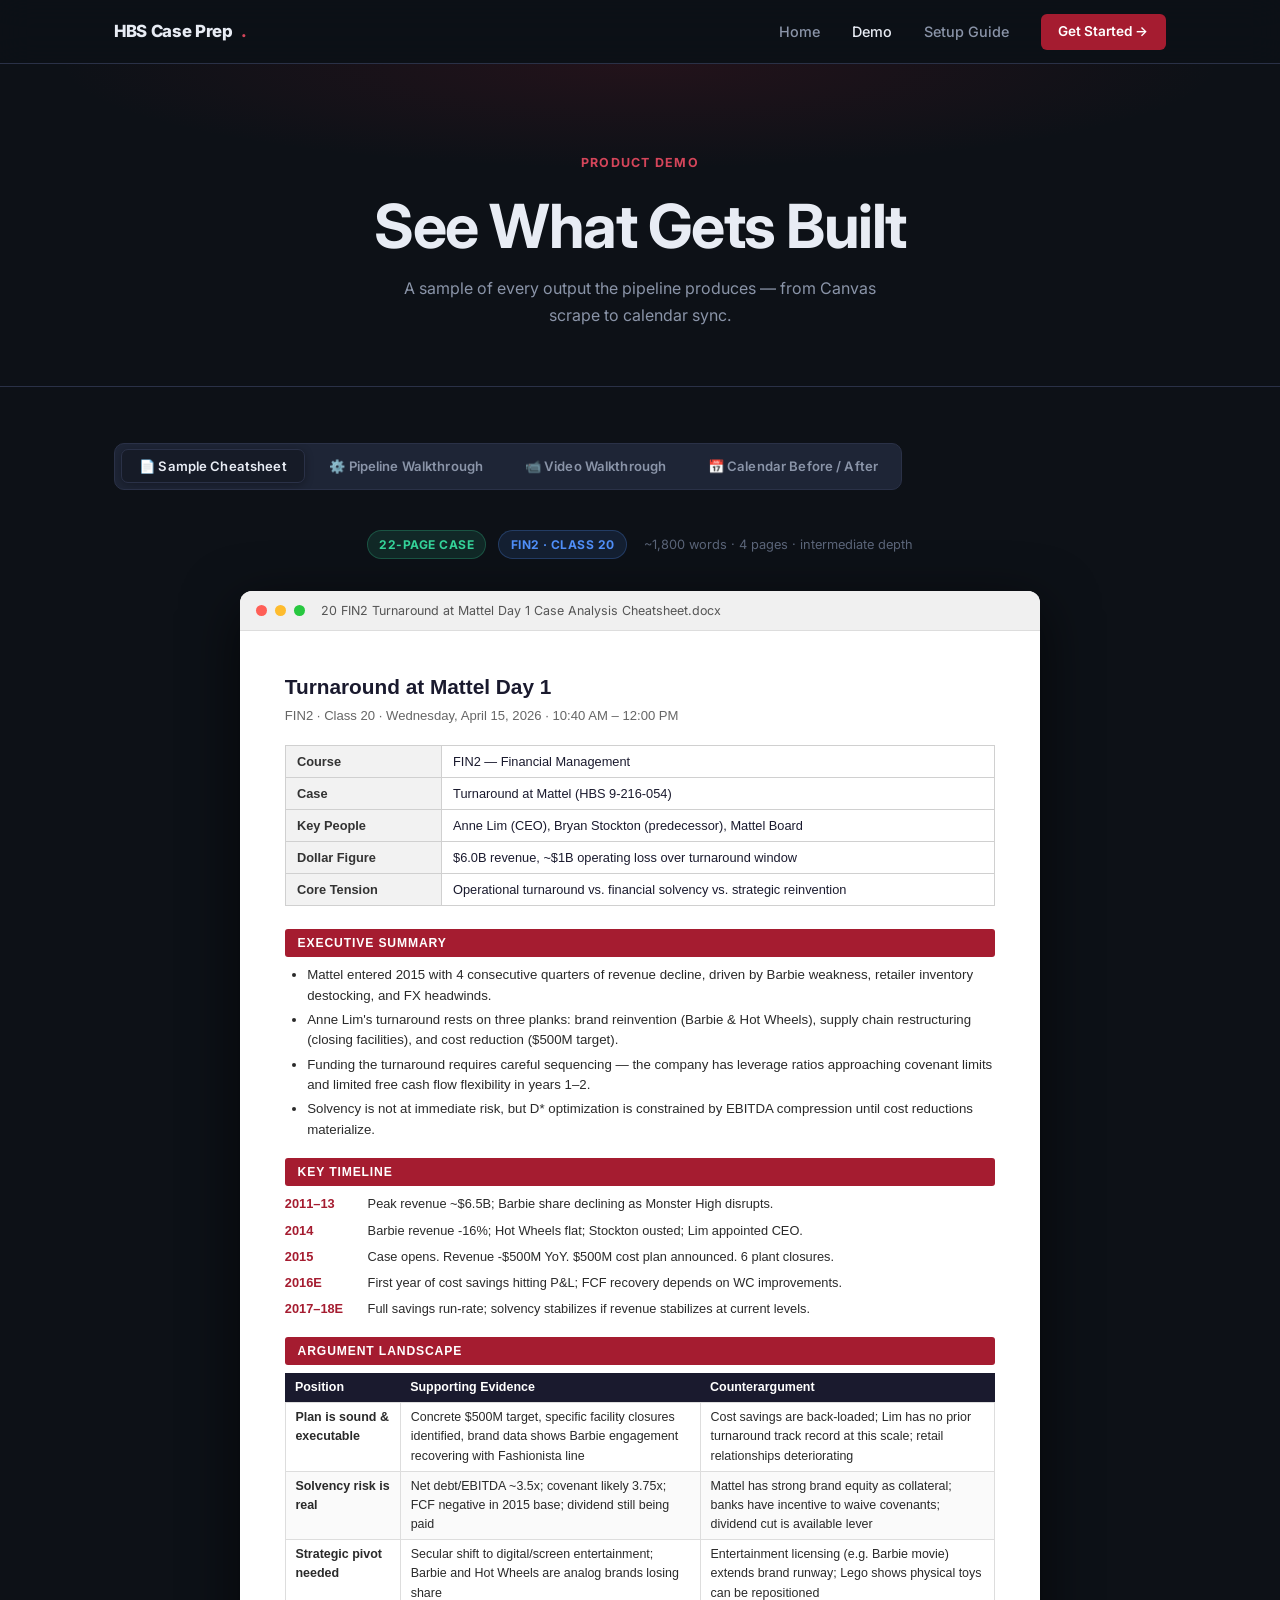
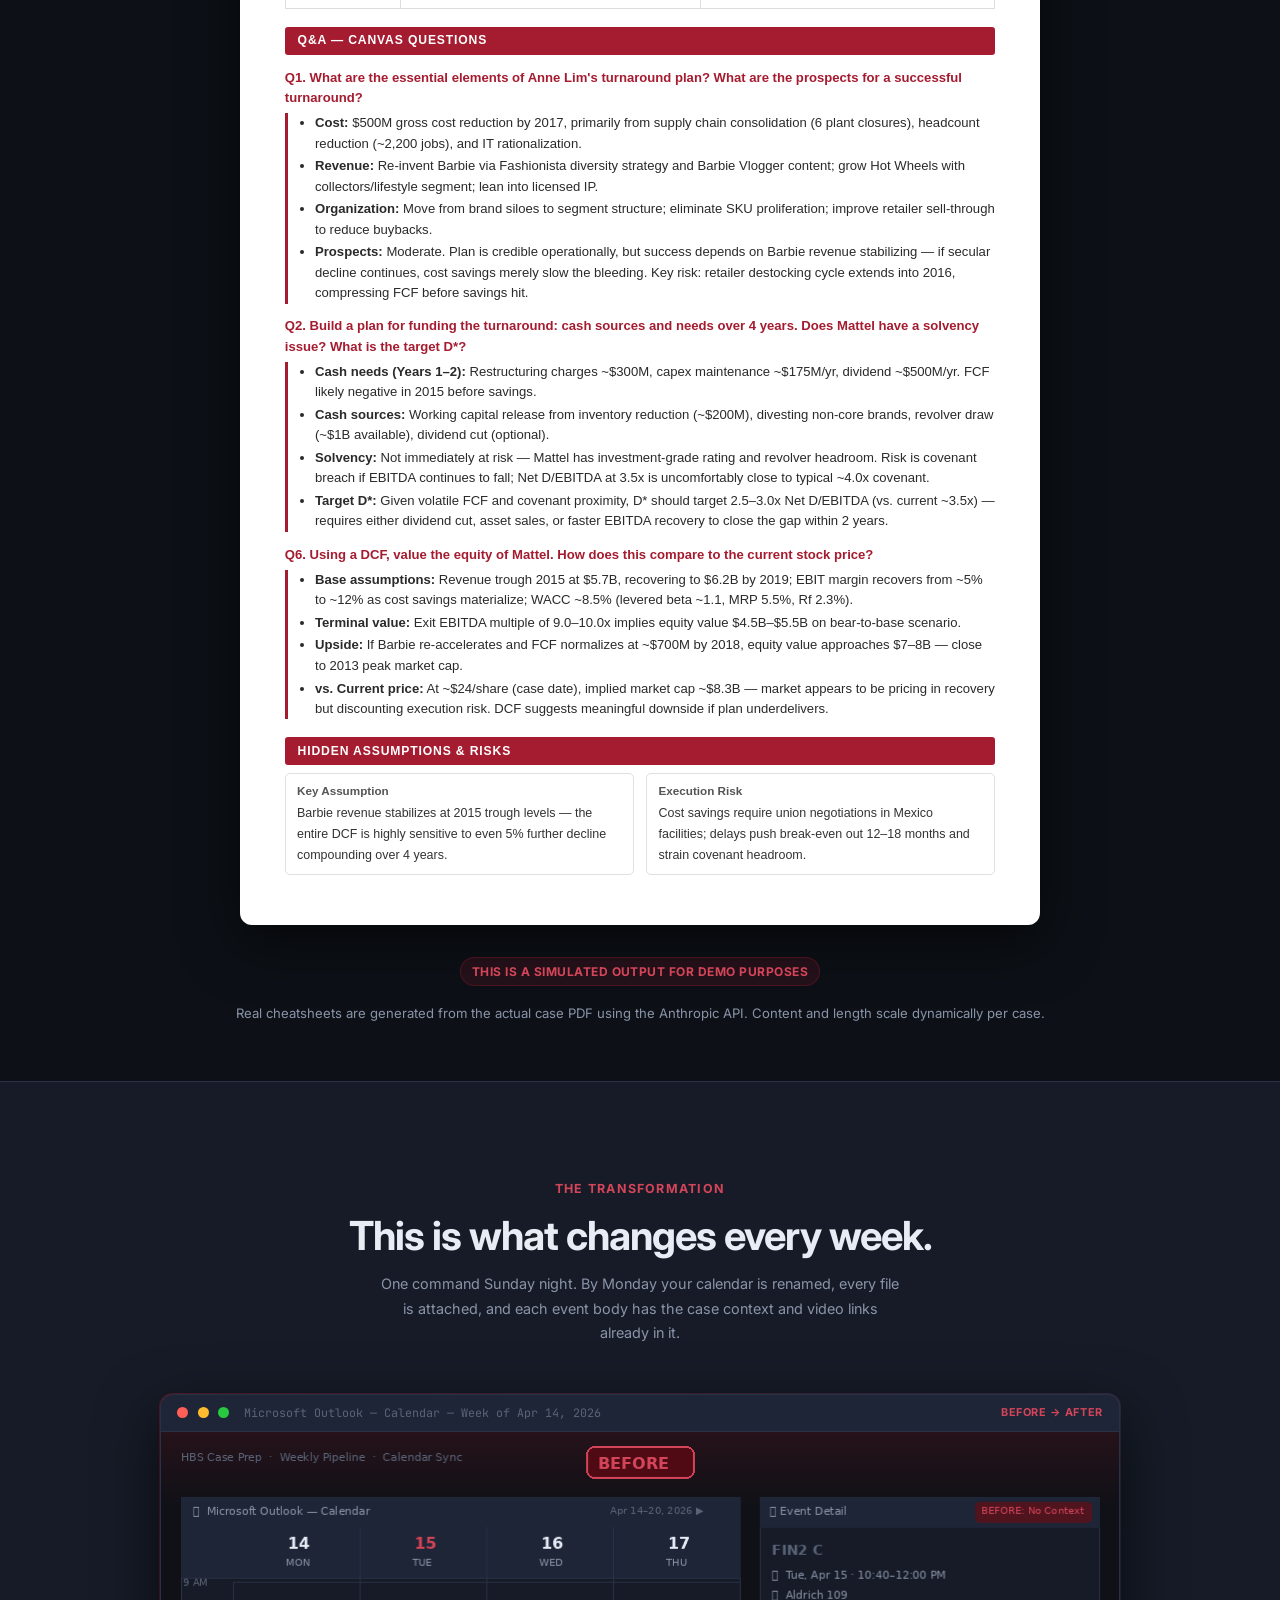
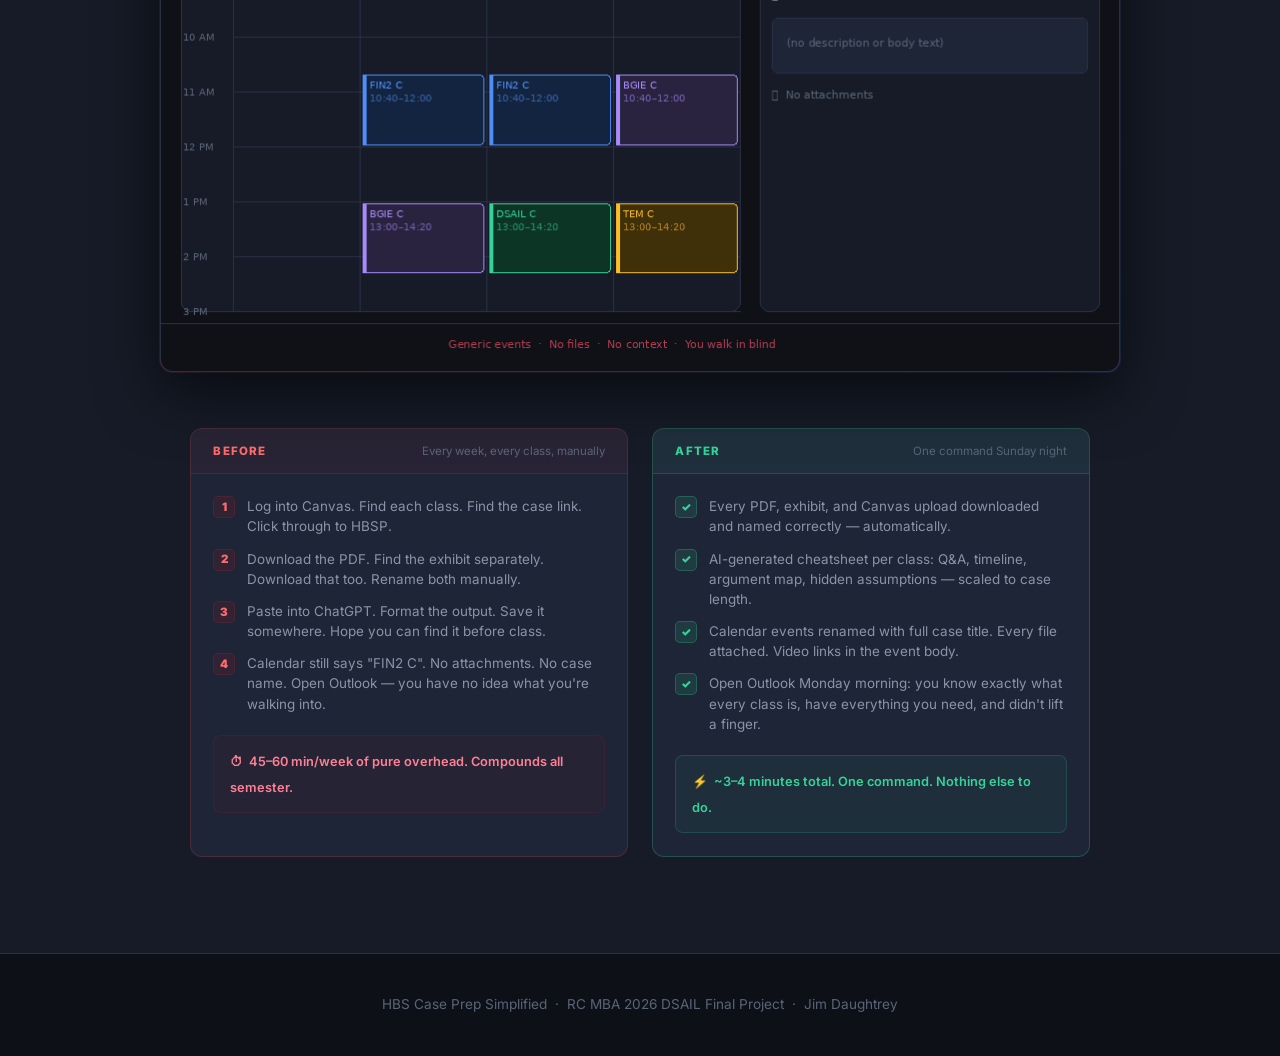
==== demo.html @ 2ebe0926 "Add files via upload" ====
<!DOCTYPE html>
<html lang="en">
<head>
  <meta charset="UTF-8">
  <meta name="viewport" content="width=device-width, initial-scale=1.0">
  <title>Demo — HBS Case Prep Simplified</title>
  <link rel="preconnect" href="https://fonts.googleapis.com">
  <link href="https://fonts.googleapis.com/css2?family=Inter:wght@400;500;600;700;800&family=JetBrains+Mono:wght@400;600&display=swap" rel="stylesheet">
  <link rel="stylesheet" href="style.css">
  <style>
    .demo-header {
      padding: 5.5rem 0 3.5rem;
      text-align: center;
      background: radial-gradient(ellipse 70% 50% at 50% 0%, rgba(165,28,48,.14) 0%, transparent 65%);
      border-bottom: 1px solid var(--border);
    }
    .tab-nav {
      display: flex;
      gap: .4rem;
      margin-bottom: 2.5rem;
      overflow-x: auto;
      padding: .35rem;
      background: var(--bg-3);
      border: 1px solid var(--border);
      border-radius: 10px;
      width: fit-content;
    }
    .tab-btn {
      padding: .5rem 1.1rem;
      border: none;
      background: none;
      color: var(--text-muted);
      font-size: .82rem;
      font-weight: 600;
      cursor: pointer;
      border-radius: 7px;
      white-space: nowrap;
      transition: all .18s;
      font-family: var(--font);
      letter-spacing: .01em;
    }
    .tab-btn:hover  { color: var(--text); background: rgba(255,255,255,.05); }
    .tab-btn.active { color: var(--text); background: var(--bg-2); border: 1px solid var(--border); box-shadow: 0 2px 8px rgba(0,0,0,.3); }
    .tab-panel { display: none; }
    .tab-panel.active { display: block; }

    /* ── Cheatsheet replica ─────────────────────── */
    .doc-window {
      background: #fff;
      border-radius: var(--radius);
      box-shadow: var(--shadow-lg);
      overflow: hidden;
      max-width: 800px;
      margin: 0 auto;
    }
    .doc-titlebar {
      background: #f0f0f0;
      border-bottom: 1px solid #ddd;
      padding: .6rem 1rem;
      display: flex;
      align-items: center;
      gap: .5rem;
      font-size: .78rem;
      color: #555;
    }
    .doc-dot { width: 11px; height: 11px; border-radius: 50%; }
    .doc-body {
      padding: 2.5rem 2.8rem;
      font-family: 'Calibri', 'Segoe UI', sans-serif;
      font-size: .88rem;
      color: #1a1a2e;
      line-height: 1.55;
    }
    .doc-title {
      font-size: 1.3rem;
      font-weight: 700;
      color: #1a1a2e;
      margin-bottom: .15rem;
    }
    .doc-subtitle {
      font-size: .82rem;
      color: #666;
      margin-bottom: 1.2rem;
    }
    .doc-meta {
      width: 100%;
      border-collapse: collapse;
      margin-bottom: 1.4rem;
      font-size: .8rem;
    }
    .doc-meta td {
      padding: .35rem .7rem;
      border: 1px solid #d0d0d0;
    }
    .doc-meta td:first-child {
      font-weight: 700;
      background: #f2f2f2;
      width: 22%;
      color: #333;
    }
    .doc-section {
      background: #A51C30;
      color: #fff;
      padding: .3rem .8rem;
      font-weight: 700;
      font-size: .76rem;
      letter-spacing: .07em;
      text-transform: uppercase;
      margin: 1.1rem 0 .5rem;
      border-radius: 3px;
    }
    .doc-bullets { padding-left: 1.4rem; margin-bottom: .6rem; }
    .doc-bullets li { margin-bottom: .22rem; color: #2a2a2a; font-size: .83rem; }
    .doc-two-col {
      display: grid;
      grid-template-columns: 1fr 1fr;
      gap: .8rem;
      margin-bottom: .6rem;
    }
    .doc-mini-card {
      border: 1px solid #e0e0e0;
      border-radius: 5px;
      padding: .5rem .7rem;
    }
    .doc-mini-card .label { font-weight: 700; font-size: .73rem; color: #555; margin-bottom: .15rem; }
    .doc-mini-card p { font-size: .78rem; color: #333; margin: 0; }
    .doc-qa-q {
      font-weight: 700;
      color: #A51C30;
      font-size: .82rem;
      margin-top: .8rem;
    }
    .doc-qa-a {
      color: #2a2a2a;
      font-size: .82rem;
      padding-left: .7rem;
      border-left: 3px solid #A51C30;
      margin: .3rem 0 .5rem;
    }
    .doc-qa-a ul { margin: .2rem 0 0 1rem; }
    .doc-qa-a li { margin-bottom: .15rem; }
    .doc-timeline {
      display: flex;
      flex-direction: column;
      gap: .4rem;
      margin-bottom: .6rem;
    }
    .doc-tl-row {
      display: flex;
      gap: .8rem;
      font-size: .8rem;
    }
    .doc-tl-date {
      font-weight: 700;
      color: #A51C30;
      flex-shrink: 0;
      width: 70px;
    }
    .doc-tl-text { color: #2a2a2a; }
    table.arg-table {
      width: 100%;
      border-collapse: collapse;
      font-size: .78rem;
      margin-bottom: .6rem;
    }
    table.arg-table th {
      background: #1a1a2e;
      color: #fff;
      padding: .3rem .6rem;
      text-align: left;
      font-weight: 700;
    }
    table.arg-table td {
      border: 1px solid #ddd;
      padding: .3rem .6rem;
      color: #2a2a2a;
      vertical-align: top;
    }
    table.arg-table tr:nth-child(even) td { background: #fafafa; }

    /* ── Pipeline diagram ───────────────────────── */
    .pipeline-diagram {
      max-width: 860px;
      margin: 0 auto;
    }
    .pipe-stage {
      display: grid;
      grid-template-columns: 220px 1fr;
      gap: 1.5rem;
      align-items: start;
      margin-bottom: 1.5rem;
      padding-bottom: 1.5rem;
      border-bottom: 1px solid var(--border);
    }
    .pipe-stage:last-child { border-bottom: none; margin-bottom: 0; }
    .pipe-left {
      display: flex;
      align-items: center;
      gap: .8rem;
    }
    .pipe-num {
      width: 32px; height: 32px;
      border-radius: 50%;
      background: var(--crimson);
      color: #fff;
      font-weight: 800;
      font-size: .85rem;
      display: flex; align-items: center; justify-content: center;
      flex-shrink: 0;
    }
    .pipe-label { font-weight: 700; font-size: .95rem; }
    .pipe-sub { font-size: .77rem; color: var(--text-muted); margin-top: .1rem; }
    .pipe-detail { font-size: .85rem; color: var(--text-muted); line-height: 1.6; }
    .pipe-detail strong { color: var(--text); }
    .pipe-code-inline {
      background: var(--bg-3);
      border: 1px solid var(--border);
      border-radius: 4px;
      padding: .15rem .5rem;
      font-family: var(--mono);
      font-size: .78rem;
      color: #a5d6ff;
    }
    .pipe-outputs {
      display: flex;
      flex-wrap: wrap;
      gap: .4rem;
      margin-top: .5rem;
    }
    .pipe-output-tag {
      display: inline-flex;
      align-items: center;
      gap: .25rem;
      background: var(--bg-3);
      border: 1px solid var(--border);
      border-radius: 4px;
      padding: .2rem .6rem;
      font-size: .74rem;
      color: var(--text-muted);
    }

    /* ── Outlook Calendar Mockup ────────────────────────────────────── */
    .oc-wrapper { max-width: 1000px; margin: 0 auto; }
    .oc-toggle-row {
      display: flex; align-items: center; gap: .8rem;
      margin-bottom: 1.4rem; flex-wrap: wrap;
    }
    .oc-toggle-btn {
      padding: .5rem 1.6rem; border-radius: 8px;
      font-weight: 700; font-size: .82rem; cursor: pointer;
      border: 1.5px solid var(--border); background: var(--bg-3);
      color: var(--text-muted); transition: all .2s;
      font-family: var(--font); letter-spacing: .04em;
      text-transform: uppercase;
    }
    .oc-toggle-btn.active {
      border-color: var(--crimson);
      color: #fff;
      background: linear-gradient(135deg, var(--crimson) 0%, var(--crimson-dark) 100%);
      box-shadow: 0 4px 16px rgba(165,28,48,.35);
    }
    .oc-toggle-hint { font-size: .76rem; color: var(--text-dim); letter-spacing: .02em; }
    .oc-layout {
      display: grid; grid-template-columns: 1fr 300px;
      gap: 1.2rem; align-items: start;
    }
    @media (max-width: 820px) { .oc-layout { grid-template-columns: 1fr; } }
    .oc-cal { background: var(--bg-2); border: 1px solid var(--border); border-radius: var(--radius); overflow: hidden; }
    .oc-app-bar {
      background: var(--bg-3); border-bottom: 1px solid var(--border);
      padding: .55rem 1rem; display: flex; align-items: center; gap: .8rem;
      font-size: .78rem; color: var(--text-muted);
    }
    .oc-app-bar strong { color: var(--text); font-size: .8rem; }
    .oc-app-bar .oc-week-nav { font-size: .72rem; color: var(--text-dim); margin-left: auto; }
    .oc-days-header { display: grid; grid-template-columns: 44px repeat(4, 1fr); border-bottom: 1px solid var(--border); }
    .oc-day-head {
      padding: .45rem .3rem; text-align: center;
      font-size: .7rem; color: var(--text-muted); font-weight: 600;
      border-right: 1px solid rgba(42,49,71,.5);
    }
    .oc-day-head:last-child { border-right: none; }
    .oc-day-head .day-num { font-size: 1.05rem; font-weight: 800; color: var(--text); display: block; line-height: 1; margin-bottom: .1rem; }
    .oc-day-head.today .day-num { color: var(--crimson-light); }
    .oc-body { display: grid; grid-template-columns: 44px repeat(4, 1fr); height: 330px; position: relative; }
    .oc-time-col { border-right: 1px solid rgba(42,49,71,.5); position: relative; }
    .oc-time-lbl { position: absolute; right: 5px; font-size: .6rem; color: var(--text-dim); transform: translateY(-50%); white-space: nowrap; }
    .oc-day-col { border-right: 1px solid rgba(42,49,71,.5); position: relative; }
    .oc-day-col:last-child { border-right: none; }
    .oc-hr-line { position: absolute; left: 0; right: 0; border-top: 1px solid rgba(42,49,71,.25); }
    .oc-event {
      position: absolute; left: 3px; right: 3px;
      border-radius: 4px; padding: 4px 5px;
      font-size: .65rem; font-weight: 700; cursor: pointer;
      transition: all .4s cubic-bezier(.25,.46,.45,.94);
      overflow: hidden; line-height: 1.3;
    }
    .oc-event.fin2  { background: rgba(79,142,247,.18); border-left: 3px solid #4f8ef7; color: #7db3ff; }
    .oc-event.bgie  { background: rgba(167,139,250,.18); border-left: 3px solid #a78bfa; color: #c4aeff; }
    .oc-event.tem   { background: rgba(251,191,36,.15); border-left: 3px solid #fbbf24; color: #fcd34d; }
    .oc-event.dsail { background: rgba(52,211,153,.12); border-left: 3px solid #34d399; color: #6ee7b7; }
    .oc-event.selected { outline: 2px solid rgba(255,255,255,.6); outline-offset: 1px; z-index: 5; }
    .oc-event .ev-time { font-weight: 400; opacity: .7; font-size: .62rem; display: block; }
    .oc-state-before .ev-title-after, .oc-state-before .detail-after { display: none !important; }
    .oc-state-after  .ev-title-before, .oc-state-after  .detail-before { display: none !important; }
    .oc-state-after .oc-event.fin2  { background: rgba(79,142,247,.28); }
    .oc-state-after .oc-event.bgie  { background: rgba(167,139,250,.28); }
    .oc-state-after .oc-event.tem   { background: rgba(251,191,36,.22); }
    .oc-state-after .oc-event.dsail { background: rgba(52,211,153,.22); }
    .oc-state-before .ev-title-before { opacity: .6; }
    .oc-detail { background: var(--bg-2); border: 1px solid var(--border); border-radius: var(--radius); overflow: hidden; }
    .oc-detail-bar { background: var(--bg-3); border-bottom: 1px solid var(--border); padding: .55rem 1rem; font-size: .72rem; color: var(--text-muted); }
    .oc-detail-body { padding: 1rem 1.1rem; }
    .od-title-before { font-size: 1rem; font-weight: 700; color: var(--text-dim); margin-bottom: .75rem; line-height: 1.3; }
    .od-row { display: flex; gap: .5rem; margin-bottom: .5rem; font-size: .79rem; align-items: flex-start; }
    .od-icon { flex-shrink: 0; font-size: .82rem; }
    .od-text { color: var(--text-muted); }
    .od-empty-body { background: var(--bg-3); border: 1px dashed var(--border); border-radius: 6px; padding: .65rem .8rem; font-size: .76rem; color: var(--text-dim); font-style: italic; margin-top: .8rem; text-align: center; }
    .od-no-attach { font-size: .76rem; color: var(--text-dim); margin-top: .6rem; font-style: italic; }
    .od-title-after { font-size: .95rem; font-weight: 700; color: var(--text); margin-bottom: .75rem; line-height: 1.3; }
    .od-video-block { background: #0d1117; border: 1px solid var(--border); border-radius: 6px; padding: .65rem .8rem; font-family: var(--mono); font-size: .69rem; color: #58a6ff; margin-top: .75rem; line-height: 1.7; }
    .od-attachments { margin-top: .75rem; display: flex; flex-direction: column; gap: .35rem; }
    .od-attach { display: flex; align-items: center; gap: .5rem; font-size: .76rem; color: var(--text-muted); background: var(--bg-3); border: 1px solid var(--border); border-radius: 5px; padding: .35rem .65rem; }
    .od-attach .oa-icon { font-size: .85rem; }

    /* ── Video placeholder ──────────────────────── */
    .video-placeholder {
      background: var(--bg-2);
      border: 2px dashed var(--border);
      border-radius: var(--radius);
      padding: 4rem 2rem;
      text-align: center;
      max-width: 720px;
      margin: 0 auto;
    }
    .video-play-btn {
      width: 72px; height: 72px;
      border-radius: 50%;
      background: var(--crimson);
      display: flex; align-items: center; justify-content: center;
      margin: 0 auto 1.5rem;
      font-size: 1.8rem;
      cursor: not-allowed;
      opacity: .7;
    }
    .video-timeline {
      display: flex;
      gap: .5rem;
      justify-content: center;
      flex-wrap: wrap;
      margin-top: 1.5rem;
    }
    .video-chapter {
      display: flex;
      align-items: center;
      gap: .4rem;
      background: var(--bg-3);
      border: 1px solid var(--border);
      border-radius: 6px;
      padding: .35rem .8rem;
      font-size: .78rem;
    }
    .video-chapter .ts { color: var(--accent-blue); font-family: var(--mono); font-weight: 700; }
  </style>
</head>
<body>

<nav>
  <div class="nav-inner">
    <a href="index.html" class="nav-logo">HBS Case Prep<span class="dot">.</span></a>
    <div class="nav-links">
      <a href="index.html">Home</a>
      <a href="demo.html" class="active">Demo</a>
      <a href="setup.html">Setup Guide</a>
      <a href="setup.html" class="nav-cta">Get Started →</a>
    </div>
  </div>
</nav>

<!-- ── Demo header ───────────────────────────────────────────────── -->
<section class="demo-header">
  <div class="container">
    <p class="section-label mb-2">Product Demo</p>
    <h1 style="margin-bottom:.8rem;">See What Gets Built</h1>
    <p class="text-muted" style="max-width:520px; margin: 0 auto;">
      A sample of every output the pipeline produces — from Canvas scrape to calendar sync.
    </p>
  </div>
</section>

<!-- ── Tab navigation ────────────────────────────────────────────── -->
<section class="section-sm">
  <div class="container">
    <div class="tab-nav">
      <button class="tab-btn active" onclick="showTab('cheatsheet', this)">📄 Sample Cheatsheet</button>
      <button class="tab-btn" onclick="showTab('pipeline', this)">⚙️ Pipeline Walkthrough</button>
      <button class="tab-btn" onclick="showTab('video', this)">📹 Video Walkthrough</button>
      <button class="tab-btn" onclick="showTab('calendar', this)">📅 Calendar Before / After</button>
    </div>

    <!-- ── Tab 1: Cheatsheet ──────────────────────────────────────── -->
    <div id="tab-cheatsheet" class="tab-panel active">
      <div style="text-align:center; margin-bottom: 2rem;">
        <span class="badge badge-green" style="margin-right:.5rem;">22-page case</span>
        <span class="badge badge-blue">FIN2 · Class 20</span>
        <span style="color:var(--text-dim); font-size:.8rem; margin-left:.8rem;">~1,800 words · 4 pages · intermediate depth</span>
      </div>

      <div class="doc-window">
        <div class="doc-titlebar">
          <div class="doc-dot" style="background:#ff5f57"></div>
          <div class="doc-dot" style="background:#febc2e"></div>
          <div class="doc-dot" style="background:#28c840"></div>
          <span style="margin-left:.5rem;">20 FIN2 Turnaround at Mattel Day 1 Case Analysis Cheatsheet.docx</span>
        </div>
        <div class="doc-body">
          <div class="doc-title">Turnaround at Mattel Day 1</div>
          <div class="doc-subtitle">FIN2 · Class 20 · Wednesday, April 15, 2026 · 10:40 AM – 12:00 PM</div>

          <table class="doc-meta">
            <tr><td>Course</td><td>FIN2 — Financial Management</td></tr>
            <tr><td>Case</td><td>Turnaround at Mattel (HBS 9-216-054)</td></tr>
            <tr><td>Key People</td><td>Anne Lim (CEO), Bryan Stockton (predecessor), Mattel Board</td></tr>
            <tr><td>Dollar Figure</td><td>$6.0B revenue, ~$1B operating loss over turnaround window</td></tr>
            <tr><td>Core Tension</td><td>Operational turnaround vs. financial solvency vs. strategic reinvention</td></tr>
          </table>

          <div class="doc-section">Executive Summary</div>
          <ul class="doc-bullets">
            <li>Mattel entered 2015 with 4 consecutive quarters of revenue decline, driven by Barbie weakness, retailer inventory destocking, and FX headwinds.</li>
            <li>Anne Lim's turnaround rests on three planks: brand reinvention (Barbie &amp; Hot Wheels), supply chain restructuring (closing facilities), and cost reduction ($500M target).</li>
            <li>Funding the turnaround requires careful sequencing — the company has leverage ratios approaching covenant limits and limited free cash flow flexibility in years 1–2.</li>
            <li>Solvency is not at immediate risk, but D* optimization is constrained by EBITDA compression until cost reductions materialize.</li>
          </ul>

          <div class="doc-section">Key Timeline</div>
          <div class="doc-timeline">
            <div class="doc-tl-row"><span class="doc-tl-date">2011–13</span><span class="doc-tl-text">Peak revenue ~$6.5B; Barbie share declining as Monster High disrupts.</span></div>
            <div class="doc-tl-row"><span class="doc-tl-date">2014</span><span class="doc-tl-text">Barbie revenue -16%; Hot Wheels flat; Stockton ousted; Lim appointed CEO.</span></div>
            <div class="doc-tl-row"><span class="doc-tl-date">2015</span><span class="doc-tl-text">Case opens. Revenue -$500M YoY. $500M cost plan announced. 6 plant closures.</span></div>
            <div class="doc-tl-row"><span class="doc-tl-date">2016E</span><span class="doc-tl-text">First year of cost savings hitting P&amp;L; FCF recovery depends on WC improvements.</span></div>
            <div class="doc-tl-row"><span class="doc-tl-date">2017–18E</span><span class="doc-tl-text">Full savings run-rate; solvency stabilizes if revenue stabilizes at current levels.</span></div>
          </div>

          <div class="doc-section">Argument Landscape</div>
          <table class="arg-table">
            <thead><tr><th>Position</th><th>Supporting Evidence</th><th>Counterargument</th></tr></thead>
            <tbody>
              <tr>
                <td><strong>Plan is sound &amp; executable</strong></td>
                <td>Concrete $500M target, specific facility closures identified, brand data shows Barbie engagement recovering with Fashionista line</td>
                <td>Cost savings are back-loaded; Lim has no prior turnaround track record at this scale; retail relationships deteriorating</td>
              </tr>
              <tr>
                <td><strong>Solvency risk is real</strong></td>
                <td>Net debt/EBITDA ~3.5x; covenant likely 3.75x; FCF negative in 2015 base; dividend still being paid</td>
                <td>Mattel has strong brand equity as collateral; banks have incentive to waive covenants; dividend cut is available lever</td>
              </tr>
              <tr>
                <td><strong>Strategic pivot needed</strong></td>
                <td>Secular shift to digital/screen entertainment; Barbie and Hot Wheels are analog brands losing share</td>
                <td>Entertainment licensing (e.g. Barbie movie) extends brand runway; Lego shows physical toys can be repositioned</td>
              </tr>
            </tbody>
          </table>

          <div class="doc-section">Q&amp;A — Canvas Questions</div>

          <div class="doc-qa-q">Q1. What are the essential elements of Anne Lim's turnaround plan? What are the prospects for a successful turnaround?</div>
          <div class="doc-qa-a">
            <ul>
              <li><strong>Cost:</strong> $500M gross cost reduction by 2017, primarily from supply chain consolidation (6 plant closures), headcount reduction (~2,200 jobs), and IT rationalization.</li>
              <li><strong>Revenue:</strong> Re-invent Barbie via Fashionista diversity strategy and Barbie Vlogger content; grow Hot Wheels with collectors/lifestyle segment; lean into licensed IP.</li>
              <li><strong>Organization:</strong> Move from brand siloes to segment structure; eliminate SKU proliferation; improve retailer sell-through to reduce buybacks.</li>
              <li><strong>Prospects:</strong> Moderate. Plan is credible operationally, but success depends on Barbie revenue stabilizing — if secular decline continues, cost savings merely slow the bleeding. Key risk: retailer destocking cycle extends into 2016, compressing FCF before savings hit.</li>
            </ul>
          </div>

          <div class="doc-qa-q">Q2. Build a plan for funding the turnaround: cash sources and needs over 4 years. Does Mattel have a solvency issue? What is the target D*?</div>
          <div class="doc-qa-a">
            <ul>
              <li><strong>Cash needs (Years 1–2):</strong> Restructuring charges ~$300M, capex maintenance ~$175M/yr, dividend ~$500M/yr. FCF likely negative in 2015 before savings.</li>
              <li><strong>Cash sources:</strong> Working capital release from inventory reduction (~$200M), divesting non-core brands, revolver draw (~$1B available), dividend cut (optional).</li>
              <li><strong>Solvency:</strong> Not immediately at risk — Mattel has investment-grade rating and revolver headroom. Risk is covenant breach if EBITDA continues to fall; Net D/EBITDA at 3.5x is uncomfortably close to typical ~4.0x covenant.</li>
              <li><strong>Target D*:</strong> Given volatile FCF and covenant proximity, D* should target 2.5–3.0x Net D/EBITDA (vs. current ~3.5x) — requires either dividend cut, asset sales, or faster EBITDA recovery to close the gap within 2 years.</li>
            </ul>
          </div>

          <div class="doc-qa-q">Q6. Using a DCF, value the equity of Mattel. How does this compare to the current stock price?</div>
          <div class="doc-qa-a">
            <ul>
              <li><strong>Base assumptions:</strong> Revenue trough 2015 at $5.7B, recovering to $6.2B by 2019; EBIT margin recovers from ~5% to ~12% as cost savings materialize; WACC ~8.5% (levered beta ~1.1, MRP 5.5%, Rf 2.3%).</li>
              <li><strong>Terminal value:</strong> Exit EBITDA multiple of 9.0–10.0x implies equity value $4.5B–$5.5B on bear-to-base scenario.</li>
              <li><strong>Upside:</strong> If Barbie re-accelerates and FCF normalizes at ~$700M by 2018, equity value approaches $7–8B — close to 2013 peak market cap.</li>
              <li><strong>vs. Current price:</strong> At ~$24/share (case date), implied market cap ~$8.3B — market appears to be pricing in recovery but discounting execution risk. DCF suggests meaningful downside if plan underdelivers.</li>
            </ul>
          </div>

          <div class="doc-section">Hidden Assumptions &amp; Risks</div>
          <div class="doc-two-col">
            <div class="doc-mini-card">
              <div class="label">Key Assumption</div>
              <p>Barbie revenue stabilizes at 2015 trough levels — the entire DCF is highly sensitive to even 5% further decline compounding over 4 years.</p>
            </div>
            <div class="doc-mini-card">
              <div class="label">Execution Risk</div>
              <p>Cost savings require union negotiations in Mexico facilities; delays push break-even out 12–18 months and strain covenant headroom.</p>
            </div>
          </div>
        </div>
      </div>

      <div style="text-align:center; margin-top:2rem;">
        <span class="badge badge-crimson">This is a simulated output for demo purposes</span>
        <p class="text-muted mt-2" style="font-size:.82rem;">Real cheatsheets are generated from the actual case PDF using the Anthropic API. Content and length scale dynamically per case.</p>
      </div>
    </div>

    <!-- ── Tab 2: Pipeline Walkthrough ──────────────────────────── -->
    <div id="tab-pipeline" class="tab-panel">
      <div class="pipeline-diagram">

        <div class="pipe-stage">
          <div class="pipe-left">
            <div class="pipe-num">1</div>
            <div>
              <div class="pipe-label">Canvas Scrape</div>
              <div class="pipe-sub"><span class="pipe-code-inline">canvas_scraper.py</span></div>
            </div>
          </div>
          <div class="pipe-detail">
            Hits the <strong>Canvas REST API</strong> at <code>hbs.instructure.com/api/v1/courses/{id}/assignments</code> for each configured course. Parses assignment HTML to extract <strong>assignment questions</strong>, <strong>HBSP case links</strong>, <strong>Canvas-native file links</strong> (xlsx, docx), and <strong>video references</strong> (YouTube, Panopto). Enriches entries with actual class times from the Canvas calendar events API.
            <div class="pipe-outputs">
              <span class="pipe-output-tag">📋 CLASS_ENTRY dicts</span>
              <span class="pipe-output-tag">❓ Assignment questions</span>
              <span class="pipe-output-tag">🔗 File URLs (all types)</span>
              <span class="pipe-output-tag">🕐 Class times</span>
            </div>
          </div>
        </div>

        <div class="pipe-stage">
          <div class="pipe-left">
            <div class="pipe-num">2</div>
            <div>
              <div class="pipe-label">File Download</div>
              <div class="pipe-sub"><span class="pipe-code-inline">hbsp_downloader.py</span></div>
            </div>
          </div>
          <div class="pipe-detail">
            Routes each file by type: <strong>HBSP links</strong> → Playwright browser navigates through Canvas LTI handshake, intercepts the file response at the network layer, and saves bytes directly (no click-based download dialogs). <strong>Canvas-native files</strong> → injects session cookies from saved auth into a direct HTTP request. <strong>External links</strong> → plain authenticated GET with Content-Type detection. All files are renamed from magic bytes (not filename extension), so a "file.unknown" downloaded as a ZIP of XML becomes "file.xlsx" automatically.
            <div class="pipe-outputs">
              <span class="pipe-output-tag">📕 Case PDFs</span>
              <span class="pipe-output-tag">📊 Excel exhibits (.xlsx)</span>
              <span class="pipe-output-tag">📂 Canvas uploads (any type)</span>
              <span class="pipe-output-tag">📹 Video URLs (noted, not downloaded)</span>
            </div>
          </div>
        </div>

        <div class="pipe-stage">
          <div class="pipe-left">
            <div class="pipe-num">3</div>
            <div>
              <div class="pipe-label">AI Analysis</div>
              <div class="pipe-sub"><span class="pipe-code-inline">ai_case_analyzer.py</span></div>
            </div>
          </div>
          <div class="pipe-detail">
            Extracts all text from case PDFs via <strong>pdfplumber</strong>, counts pages to determine output length target. Sends the full case text + assignment questions to <strong>claude-sonnet-4-6</strong> with a structured JSON schema prompt. The model returns a structured analysis object with sections: executive summary, timeline, key actors, argument framework, risks, hidden assumptions, and per-question Q&amp;A. Output word count scales proportionally: 4-page case → ~500 words, 22-page case → ~1,800 words, hard cap at 2,000 words.
            <div class="pipe-outputs">
              <span class="pipe-output-tag">🧠 Structured JSON analysis</span>
              <span class="pipe-output-tag">📏 Length-calibrated output</span>
              <span class="pipe-output-tag">❓ Per-question answers</span>
            </div>
          </div>
        </div>

        <div class="pipe-stage">
          <div class="pipe-left">
            <div class="pipe-num">4</div>
            <div>
              <div class="pipe-label">Cheatsheet Builder</div>
              <div class="pipe-sub"><span class="pipe-code-inline">gen_cheatsheets_v2.py</span></div>
            </div>
          </div>
          <div class="pipe-detail">
            Converts the JSON analysis into a formatted <strong>.docx</strong> using python-docx. Each section type renders differently: metadata as a styled table, executive summary as bullets, timeline as date-keyed rows, argument landscape as a 3-column comparison table, Q&amp;A answers as labeled blocks with course-color accents. File is named with the canonical convention: <code>{class_num} {COURSE} {Case Name} Case Analysis Cheatsheet.docx</code> and saved directly to the course folder in OneDrive.
            <div class="pipe-outputs">
              <span class="pipe-output-tag">📄 .docx cheatsheet</span>
              <span class="pipe-output-tag">📁 Saved to OneDrive course folder</span>
            </div>
          </div>
        </div>

        <div class="pipe-stage">
          <div class="pipe-left">
            <div class="pipe-num">5</div>
            <div>
              <div class="pipe-label">Outlook Sync</div>
              <div class="pipe-sub"><span class="pipe-code-inline">outlook_sync.py</span></div>
            </div>
          </div>
          <div class="pipe-detail">
            Uses the <strong>Microsoft Graph API</strong> (direct Exchange access) to find HBS push events (e.g. "FIN2 C") by course abbreviation and date. PATCHes the event: renames subject to <code>{num} {COURSE} {Case Name}</code>, attaches the cheatsheet + every downloaded file for that class (PDFs, xlsx, docx — all types), and embeds video links as plain text in the event body. Falls back to MAPI COM for local Outlook access if Graph token is unavailable.
            <div class="pipe-outputs">
              <span class="pipe-output-tag">📅 Event renamed</span>
              <span class="pipe-output-tag">📎 All files attached</span>
              <span class="pipe-output-tag">📹 Video links in body</span>
            </div>
          </div>
        </div>

      </div>
    </div>

    <!-- ── Tab 3: Video ──────────────────────────────────────────── -->
    <div id="tab-video" class="tab-panel">
      <div class="video-placeholder">
        <div class="video-play-btn">▶</div>
        <h3 style="margin-bottom:.6rem; color: var(--text);">Full Walkthrough — Coming Soon</h3>
        <p class="text-muted" style="max-width:460px; margin: 0 auto 1rem;">
          A screen recording of the complete pipeline running live — Canvas scrape through Outlook sync —
          will be posted here. Estimated length: 8–10 minutes.
        </p>
        <p style="color: var(--text-dim); font-size:.82rem;">
          In the meantime, the Setup Guide walks through every step manually with copy-paste commands.
        </p>
        <div class="video-timeline">
          <div class="video-chapter"><span class="ts">0:00</span><span>Intro &amp; problem overview</span></div>
          <div class="video-chapter"><span class="ts">1:30</span><span>Canvas token setup</span></div>
          <div class="video-chapter"><span class="ts">2:45</span><span>HBSP auth session</span></div>
          <div class="video-chapter"><span class="ts">4:00</span><span>First run — weekly_prep.py</span></div>
          <div class="video-chapter"><span class="ts">5:30</span><span>Cheatsheet output review</span></div>
          <div class="video-chapter"><span class="ts">7:00</span><span>Outlook calendar result</span></div>
        </div>
        <div style="margin-top:2rem;">
          <a href="setup.html" class="btn btn-primary">Read the Setup Guide Instead →</a>
        </div>
      </div>
    </div>

    <!-- ── Tab 4: Calendar Before/After ────────────────────────────── -->
    <div id="tab-calendar" class="tab-panel">
      <div class="oc-wrapper" id="oc-root">

        <div style="margin-bottom:1.2rem;">
          <h3 style="margin-bottom:.4rem;">Your Calendar — Before &amp; After</h3>
          <p style="color:var(--text-muted); font-size:.88rem; max-width:620px;">
            HBS pushes calendar events with generic codes like "FIN2 C" — no context, no files, no idea what case you're walking into.
            One weekly run transforms every event: renamed with the full case title, cheatsheet attached, all exhibits attached, video links embedded in the body.
          </p>
        </div>

        <div class="oc-toggle-row">
          <button class="oc-toggle-btn active" id="btn-before" onclick="setCalState('before')">← BEFORE</button>
          <button class="oc-toggle-btn" id="btn-after" onclick="setCalState('after')">AFTER →</button>
          <span class="oc-toggle-hint">Toggle to see what the pipeline does to your calendar</span>
        </div>

        <div class="oc-layout">
          <!-- Calendar grid -->
          <div class="oc-cal">
            <div class="oc-app-bar">
              <span>📅</span>
              <strong>Microsoft Outlook — Calendar</strong>
              <span class="oc-week-nav">◀ &nbsp; Apr 14 – 20, 2026 &nbsp; ▶</span>
            </div>
            <!-- Day headers -->
            <div class="oc-days-header">
              <div class="oc-day-head" style="border-right:1px solid rgba(42,49,71,.5)"></div>
              <div class="oc-day-head"><span class="day-num">14</span>MON</div>
              <div class="oc-day-head today"><span class="day-num">15</span>TUE</div>
              <div class="oc-day-head"><span class="day-num">16</span>WED</div>
              <div class="oc-day-head"><span class="day-num">17</span>THU</div>
            </div>
            <!-- Grid body: 9am–3pm = 6h = 360px, but we'll use 330px (5.5h to 2:30) -->
            <div class="oc-body">
              <!-- Time column -->
              <div class="oc-time-col">
                <span class="oc-time-lbl" style="top:0">9 AM</span>
                <span class="oc-time-lbl" style="top:60px">10 AM</span>
                <span class="oc-time-lbl" style="top:120px">11 AM</span>
                <span class="oc-time-lbl" style="top:180px">12 PM</span>
                <span class="oc-time-lbl" style="top:240px">1 PM</span>
                <span class="oc-time-lbl" style="top:300px">2 PM</span>
              </div>
              <!-- Mon: no classes -->
              <div class="oc-day-col">
                <div class="oc-hr-line" style="top:0"></div>
                <div class="oc-hr-line" style="top:60px"></div>
                <div class="oc-hr-line" style="top:120px"></div>
                <div class="oc-hr-line" style="top:180px"></div>
                <div class="oc-hr-line" style="top:240px"></div>
                <div class="oc-hr-line" style="top:300px"></div>
              </div>
              <!-- Tue: FIN2 10:40-12:00, BGIE 1:00-2:20 -->
              <div class="oc-day-col">
                <div class="oc-hr-line" style="top:0"></div>
                <div class="oc-hr-line" style="top:60px"></div>
                <div class="oc-hr-line" style="top:120px"></div>
                <div class="oc-hr-line" style="top:180px"></div>
                <div class="oc-hr-line" style="top:240px"></div>
                <div class="oc-hr-line" style="top:300px"></div>
                <!-- FIN2: 10:40 = +100min from 9am = top:100px; 12:00 = 180min → height:80px -->
                <div class="oc-event fin2 selected" style="top:100px; height:78px" onclick="selectEvent('fin2-tue')">
                  <span class="ev-title-before">FIN2 C</span>
                  <span class="ev-title-after">20 FIN2 Turnaround at Mattel Day 1</span>
                  <span class="ev-time">10:40 – 12:00 PM</span>
                </div>
                <!-- BGIE: 1:00pm = +240min = top:240px; 2:20 = 320min → height:80px -->
                <div class="oc-event bgie" style="top:240px; height:78px" onclick="selectEvent('bgie-tue')">
                  <span class="ev-title-before">BGIE C</span>
                  <span class="ev-title-after">23 BGIE Kuwait Finance House Crisis</span>
                  <span class="ev-time">1:00 – 2:20 PM</span>
                </div>
              </div>
              <!-- Wed: FIN2 10:40-12:00, DSAIL 6pm (note separately) -->
              <div class="oc-day-col">
                <div class="oc-hr-line" style="top:0"></div>
                <div class="oc-hr-line" style="top:60px"></div>
                <div class="oc-hr-line" style="top:120px"></div>
                <div class="oc-hr-line" style="top:180px"></div>
                <div class="oc-hr-line" style="top:240px"></div>
                <div class="oc-hr-line" style="top:300px"></div>
                <div class="oc-event fin2" style="top:100px; height:78px" onclick="selectEvent('fin2-wed')">
                  <span class="ev-title-before">FIN2 C</span>
                  <span class="ev-title-after">21 FIN2 Turnaround at Mattel Day 2</span>
                  <span class="ev-time">10:40 – 12:00 PM</span>
                </div>
                <div class="oc-event dsail" style="top:240px; height:52px; font-size:.6rem" onclick="selectEvent('dsail-wed')">
                  <span class="ev-title-before">DSAIL C</span>
                  <span class="ev-title-after">20 DSAIL AI in Healthcare</span>
                  <span class="ev-time">+eve: 6–7:20 PM</span>
                </div>
              </div>
              <!-- Thu: BGIE 10:40-12:00, TEM 1:00-2:20 -->
              <div class="oc-day-col">
                <div class="oc-hr-line" style="top:0"></div>
                <div class="oc-hr-line" style="top:60px"></div>
                <div class="oc-hr-line" style="top:120px"></div>
                <div class="oc-hr-line" style="top:180px"></div>
                <div class="oc-hr-line" style="top:240px"></div>
                <div class="oc-hr-line" style="top:300px"></div>
                <div class="oc-event bgie" style="top:100px; height:78px" onclick="selectEvent('bgie-thu')">
                  <span class="ev-title-before">BGIE C</span>
                  <span class="ev-title-after">24 BGIE Poland Energy Transition</span>
                  <span class="ev-time">10:40 – 12:00 PM</span>
                </div>
                <div class="oc-event tem" style="top:240px; height:78px" onclick="selectEvent('tem-thu')">
                  <span class="ev-title-before">TEM C</span>
                  <span class="ev-title-after">18 TEM Scaling Renewable Energy</span>
                  <span class="ev-time">1:00 – 2:20 PM</span>
                </div>
              </div>
            </div>
          </div>

          <!-- Detail panel -->
          <div class="oc-detail">
            <div class="oc-detail-bar">📋 Event Detail — click any event</div>
            <div class="oc-detail-body" id="detail-body">
              <!-- Before state content -->
              <div class="detail-before">
                <div class="od-title-before" id="od-title-before">FIN2 C</div>
                <div class="od-row"><span class="od-icon">🕐</span><span class="od-text">Tue, Apr 15 · 10:40 AM – 12:00 PM</span></div>
                <div class="od-row"><span class="od-icon">📍</span><span class="od-text">Aldrich 109</span></div>
                <div class="od-row"><span class="od-icon">👤</span><span class="od-text">Organized by HBS Registrar</span></div>
                <div class="od-empty-body">No body text. No description. Nothing.</div>
                <div class="od-no-attach">📎 No attachments</div>
              </div>
              <!-- After state content -->
              <div class="detail-after">
                <div class="od-title-after" id="od-title-after">20 FIN2 Turnaround at Mattel Day 1</div>
                <div class="od-row"><span class="od-icon">🕐</span><span class="od-text">Tue, Apr 15 · 10:40 AM – 12:00 PM</span></div>
                <div class="od-row"><span class="od-icon">📍</span><span class="od-text">Aldrich 109</span></div>
                <div class="od-row"><span class="od-icon">👤</span><span class="od-text">Organized by HBS Registrar</span></div>
                <div class="od-video-block" id="od-video-block">── VIDEO LINKS ──────────────────<br>
  Class 20 Prep: https://panopto.hbs.edu/Panopto/Pages/Viewer.aspx?id=fin2-c20<br>
────────────────────────────────</div>
                <div class="od-attachments" id="od-attachments">
                  <div class="od-attach"><span class="oa-icon">📄</span>20 FIN2 Turnaround at Mattel Case Analysis Cheatsheet.docx</div>
                  <div class="od-attach"><span class="oa-icon">📕</span>Turnaround at Mattel (HBS 9-216-054).pdf</div>
                  <div class="od-attach"><span class="oa-icon">📊</span>Mattel Financial Model Exhibit A.xlsx</div>
                </div>
              </div>
            </div>
          </div>
        </div>

        <!-- Key stats row -->
        <div style="display:grid; grid-template-columns:repeat(4,1fr); gap:.8rem; margin-top:1.5rem;">
          <div style="padding:1rem 1.2rem; background:rgba(52,211,153,.06); border:1px solid rgba(52,211,153,.18); border-radius:10px; text-align:center;">
            <div style="font-size:1.8rem; font-weight:900; color:var(--accent-green); letter-spacing:-.03em; line-height:1;">6</div>
            <div style="font-size:.72rem; color:var(--text-muted); margin-top:.3rem; text-transform:uppercase; letter-spacing:.06em;">Events renamed</div>
          </div>
          <div style="padding:1rem 1.2rem; background:rgba(79,142,247,.06); border:1px solid rgba(79,142,247,.18); border-radius:10px; text-align:center;">
            <div style="font-size:1.8rem; font-weight:900; color:var(--accent-blue); letter-spacing:-.03em; line-height:1;">14</div>
            <div style="font-size:.72rem; color:var(--text-muted); margin-top:.3rem; text-transform:uppercase; letter-spacing:.06em;">Files attached</div>
          </div>
          <div style="padding:1rem 1.2rem; background:rgba(167,139,250,.06); border:1px solid rgba(167,139,250,.18); border-radius:10px; text-align:center;">
            <div style="font-size:1.8rem; font-weight:900; color:var(--accent-purple); letter-spacing:-.03em; line-height:1;">4</div>
            <div style="font-size:.72rem; color:var(--text-muted); margin-top:.3rem; text-transform:uppercase; letter-spacing:.06em;">Video links embedded</div>
          </div>
          <div style="padding:1rem 1.2rem; background:rgba(251,191,36,.06); border:1px solid rgba(251,191,36,.18); border-radius:10px; text-align:center;">
            <div style="font-size:1.8rem; font-weight:900; color:var(--accent-yellow); letter-spacing:-.03em; line-height:1;">~47s</div>
            <div style="font-size:.72rem; color:var(--text-muted); margin-top:.3rem; text-transform:uppercase; letter-spacing:.06em;">Total sync time</div>
          </div>
        </div>

      </div>
    </div>

  </div>
</section>

<!-- ── Before / After ────────────────────────────────────────────── -->
<section style="padding:6rem 0; background:var(--bg-2); border-top:1px solid var(--border);">
  <div class="container">

    <div class="text-center" style="margin-bottom:3rem;">
      <p class="section-label">The Transformation</p>
      <h2 style="margin:.5rem 0 .8rem;">This is what changes every week.</h2>
      <p style="color:var(--text-muted); max-width:520px; margin:0 auto; font-size:.9rem; line-height:1.7;">
        One command Sunday night. By Monday your calendar is renamed, every file is attached,
        and each event body has the case context and video links already in it.
      </p>
    </div>

    <!-- GIF with frame -->
    <div style="max-width:960px; margin:0 auto 3.5rem; position:relative;">
      <div style="position:absolute; inset:-1px; border-radius:14px; background:linear-gradient(135deg,rgba(165,28,48,.4),rgba(79,142,247,.2)); z-index:0; pointer-events:none;"></div>
      <div style="position:relative; z-index:1; border-radius:13px; overflow:hidden; border:1px solid var(--border); box-shadow:0 20px 60px rgba(0,0,0,.6);">
        <div style="background:var(--bg-3); padding:.55rem 1rem; display:flex; align-items:center; gap:.6rem; border-bottom:1px solid var(--border);">
          <div style="width:11px;height:11px;border-radius:50%;background:#ff5f57;"></div>
          <div style="width:11px;height:11px;border-radius:50%;background:#febc2e;"></div>
          <div style="width:11px;height:11px;border-radius:50%;background:#28c840;"></div>
          <span style="font-size:.73rem; color:var(--text-dim); margin-left:.3rem; font-family:var(--mono);">Microsoft Outlook — Calendar — Week of Apr 14, 2026</span>
          <span style="margin-left:auto; font-size:.68rem; color:var(--crimson-light); font-weight:700; letter-spacing:.06em; text-transform:uppercase;">BEFORE → AFTER</span>
        </div>
        <img src="calendar-transform.gif" alt="Outlook calendar before and after the pipeline runs"
             style="width:100%; display:block;">
      </div>
    </div>

    <!-- Two-column comparison -->
    <div style="display:grid; grid-template-columns:1fr 1fr; gap:1.5rem; max-width:900px; margin:0 auto;">

      <!-- Before -->
      <div style="background:var(--bg-3); border:1px solid rgba(200,60,70,.25); border-radius:var(--radius); overflow:hidden;">
        <div style="padding:.8rem 1.4rem; background:rgba(165,28,48,.08); border-bottom:1px solid rgba(200,60,70,.2); display:flex; align-items:center; gap:.6rem;">
          <span style="font-size:.72rem; font-weight:800; letter-spacing:.1em; text-transform:uppercase; color:#ff6b6b;">Before</span>
          <span style="font-size:.72rem; color:var(--text-dim); margin-left:auto;">Every week, every class, manually</span>
        </div>
        <div style="padding:1.4rem;">
          <div style="display:flex; flex-direction:column; gap:.75rem;">
            <div style="display:flex; gap:.75rem; align-items:flex-start;">
              <div style="width:22px; height:22px; border-radius:5px; background:rgba(165,28,48,.15); border:1px solid rgba(165,28,48,.25); display:flex; align-items:center; justify-content:center; flex-shrink:0; font-size:.72rem; color:#ff6b6b; font-weight:900;">1</div>
              <span style="font-size:.84rem; color:var(--text-muted); line-height:1.5;">Log into Canvas. Find each class. Find the case link. Click through to HBSP.</span>
            </div>
            <div style="display:flex; gap:.75rem; align-items:flex-start;">
              <div style="width:22px; height:22px; border-radius:5px; background:rgba(165,28,48,.15); border:1px solid rgba(165,28,48,.25); display:flex; align-items:center; justify-content:center; flex-shrink:0; font-size:.72rem; color:#ff6b6b; font-weight:900;">2</div>
              <span style="font-size:.84rem; color:var(--text-muted); line-height:1.5;">Download the PDF. Find the exhibit separately. Download that too. Rename both manually.</span>
            </div>
            <div style="display:flex; gap:.75rem; align-items:flex-start;">
              <div style="width:22px; height:22px; border-radius:5px; background:rgba(165,28,48,.15); border:1px solid rgba(165,28,48,.25); display:flex; align-items:center; justify-content:center; flex-shrink:0; font-size:.72rem; color:#ff6b6b; font-weight:900;">3</div>
              <span style="font-size:.84rem; color:var(--text-muted); line-height:1.5;">Paste into ChatGPT. Format the output. Save it somewhere. Hope you can find it before class.</span>
            </div>
            <div style="display:flex; gap:.75rem; align-items:flex-start;">
              <div style="width:22px; height:22px; border-radius:5px; background:rgba(165,28,48,.15); border:1px solid rgba(165,28,48,.25); display:flex; align-items:center; justify-content:center; flex-shrink:0; font-size:.72rem; color:#ff6b6b; font-weight:900;">4</div>
              <span style="font-size:.84rem; color:var(--text-muted); line-height:1.5;">Calendar still says "FIN2 C". No attachments. No case name. Open Outlook — you have no idea what you're walking into.</span>
            </div>
          </div>
          <div style="margin-top:1.3rem; padding:.8rem 1rem; background:rgba(165,28,48,.06); border-radius:8px; border:1px solid rgba(165,28,48,.18);">
            <span style="font-size:.8rem; color:#ff8094; font-weight:600;">⏱&ensp;45–60 min/week of pure overhead. Compounds all semester.</span>
          </div>
        </div>
      </div>

      <!-- After -->
      <div style="background:var(--bg-3); border:1px solid rgba(52,211,153,.25); border-radius:var(--radius); overflow:hidden;">
        <div style="padding:.8rem 1.4rem; background:rgba(52,211,153,.06); border-bottom:1px solid rgba(52,211,153,.2); display:flex; align-items:center; gap:.6rem;">
          <span style="font-size:.72rem; font-weight:800; letter-spacing:.1em; text-transform:uppercase; color:var(--accent-green);">After</span>
          <span style="font-size:.72rem; color:var(--text-dim); margin-left:auto;">One command Sunday night</span>
        </div>
        <div style="padding:1.4rem;">
          <div style="display:flex; flex-direction:column; gap:.75rem;">
            <div style="display:flex; gap:.75rem; align-items:flex-start;">
              <div style="width:22px; height:22px; border-radius:5px; background:rgba(52,211,153,.12); border:1px solid rgba(52,211,153,.25); display:flex; align-items:center; justify-content:center; flex-shrink:0; font-size:.72rem; color:var(--accent-green); font-weight:900;">✓</div>
              <span style="font-size:.84rem; color:var(--text-muted); line-height:1.5;">Every PDF, exhibit, and Canvas upload downloaded and named correctly — automatically.</span>
            </div>
            <div style="display:flex; gap:.75rem; align-items:flex-start;">
              <div style="width:22px; height:22px; border-radius:5px; background:rgba(52,211,153,.12); border:1px solid rgba(52,211,153,.25); display:flex; align-items:center; justify-content:center; flex-shrink:0; font-size:.72rem; color:var(--accent-green); font-weight:900;">✓</div>
              <span style="font-size:.84rem; color:var(--text-muted); line-height:1.5;">AI-generated cheatsheet per class: Q&amp;A, timeline, argument map, hidden assumptions — scaled to case length.</span>
            </div>
            <div style="display:flex; gap:.75rem; align-items:flex-start;">
              <div style="width:22px; height:22px; border-radius:5px; background:rgba(52,211,153,.12); border:1px solid rgba(52,211,153,.25); display:flex; align-items:center; justify-content:center; flex-shrink:0; font-size:.72rem; color:var(--accent-green); font-weight:900;">✓</div>
              <span style="font-size:.84rem; color:var(--text-muted); line-height:1.5;">Calendar events renamed with full case title. Every file attached. Video links in the event body.</span>
            </div>
            <div style="display:flex; gap:.75rem; align-items:flex-start;">
              <div style="width:22px; height:22px; border-radius:5px; background:rgba(52,211,153,.12); border:1px solid rgba(52,211,153,.25); display:flex; align-items:center; justify-content:center; flex-shrink:0; font-size:.72rem; color:var(--accent-green); font-weight:900;">✓</div>
              <span style="font-size:.84rem; color:var(--text-muted); line-height:1.5;">Open Outlook Monday morning: you know exactly what every class is, have everything you need, and didn't lift a finger.</span>
            </div>
          </div>
          <div style="margin-top:1.3rem; padding:.8rem 1rem; background:rgba(52,211,153,.05); border-radius:8px; border:1px solid rgba(52,211,153,.18);">
            <span style="font-size:.8rem; color:var(--accent-green); font-weight:600;">⚡&ensp;~3–4 minutes total. One command. Nothing else to do.</span>
          </div>
        </div>
      </div>

    </div>
  </div>
</section>

<footer>
  <div class="container">
    <p>HBS Case Prep Simplified &nbsp;·&nbsp; RC MBA 2026 DSAIL Final Project &nbsp;·&nbsp; Jim Daughtrey</p>
  </div>
</footer>

<script>
  function showTab(id, btn) {
    document.querySelectorAll('.tab-panel').forEach(p => p.classList.remove('active'));
    document.querySelectorAll('.tab-btn').forEach(b => b.classList.remove('active'));
    document.getElementById('tab-' + id).classList.add('active');
    btn.classList.add('active');
  }

  /* ── Calendar before/after ── */
  var calState = 'before';

  var eventData = {
    'fin2-tue': {
      before: { title: 'FIN2 C', time: 'Tue, Apr 15 · 10:40 AM – 12:00 PM', location: 'Aldrich 109' },
      after: {
        title: '20 FIN2 Turnaround at Mattel Day 1',
        time: 'Tue, Apr 15 · 10:40 AM – 12:00 PM', location: 'Aldrich 109',
        video: 'Class 20 Prep Video: panopto.hbs.edu/...fin2-c20',
        files: ['📄 20 FIN2 Turnaround at Mattel Case Analysis Cheatsheet.docx',
                '📕 Turnaround at Mattel (HBS 9-216-054).pdf',
                '📊 Mattel Financial Model Exhibit A.xlsx']
      }
    },
    'bgie-tue': {
      before: { title: 'BGIE C', time: 'Tue, Apr 15 · 1:00 – 2:20 PM', location: 'Aldrich 109' },
      after: {
        title: '23 BGIE Kuwait Finance House Crisis',
        time: 'Tue, Apr 15 · 1:00 – 2:20 PM', location: 'Aldrich 109',
        video: 'Kuwait Finance House Background: panopto.hbs.edu/...bgie-c23',
        files: ['📄 23 BGIE Kuwait Finance House Case Analysis Cheatsheet.docx',
                '📕 The Crisis at Kuwait Finance House.pdf']
      }
    },
    'fin2-wed': {
      before: { title: 'FIN2 C', time: 'Wed, Apr 16 · 10:40 AM – 12:00 PM', location: 'Aldrich 109' },
      after: {
        title: '21 FIN2 Turnaround at Mattel Day 2',
        time: 'Wed, Apr 16 · 10:40 AM – 12:00 PM', location: 'Aldrich 109',
        video: null,
        files: ['📄 21 FIN2 Turnaround at Mattel Day 2 Case Analysis Cheatsheet.docx',
                '📕 Turnaround at Mattel (HBS 9-216-054).pdf',
                '📊 Mattel DCF Model — Student Exhibit.xlsx']
      }
    },
    'dsail-wed': {
      before: { title: 'DSAIL C', time: 'Wed, Apr 16 · 6:00 – 7:20 PM', location: 'Cotting 109' },
      after: {
        title: '20 DSAIL AI in Healthcare',
        time: 'Wed, Apr 16 · 6:00 – 7:20 PM', location: 'Cotting 109',
        video: 'Guest Speaker Pre-Read: panopto.hbs.edu/...dsail-c20',
        files: ['📄 20 DSAIL AI in Healthcare Case Analysis Cheatsheet.docx',
                '📕 AI in Healthcare - Provider Perspective.pdf']
      }
    },
    'bgie-thu': {
      before: { title: 'BGIE C', time: 'Thu, Apr 17 · 10:40 AM – 12:00 PM', location: 'Aldrich 109' },
      after: {
        title: '24 BGIE Poland Energy Transition',
        time: 'Thu, Apr 17 · 10:40 AM – 12:00 PM', location: 'Aldrich 109',
        video: 'Poland Energy Policy Overview: panopto.hbs.edu/...bgie-c24',
        files: ['📄 24 BGIE Poland Energy Transition Case Analysis Cheatsheet.docx',
                '📕 Poland — The Energy Transition Dilemma.pdf',
                '📊 Poland Energy Mix Model.xlsx']
      }
    },
    'tem-thu': {
      before: { title: 'TEM C', time: 'Thu, Apr 17 · 1:00 – 2:20 PM', location: 'Aldrich 109' },
      after: {
        title: '18 TEM Scaling Renewable Energy',
        time: 'Thu, Apr 17 · 1:00 – 2:20 PM', location: 'Aldrich 109',
        video: null,
        files: ['📄 18 TEM Scaling Renewable Energy Case Analysis Cheatsheet.docx',
                '📕 Scaling Renewables — The Grid Problem.pdf']
      }
    }
  };

  var selectedEvent = 'fin2-tue';

  function setCalState(state) {
    calState = state;
    var root = document.getElementById('oc-root');
    root.className = root.className.replace(/oc-state-\w+/, '');
    root.classList.add('oc-state-' + state);
    document.getElementById('btn-before').classList.toggle('active', state === 'before');
    document.getElementById('btn-after').classList.toggle('active', state === 'after');
    renderDetail(selectedEvent);
  }

  function selectEvent(id) {
    // deselect all
    document.querySelectorAll('.oc-event').forEach(e => e.classList.remove('selected'));
    // select clicked
    event.currentTarget.classList.add('selected');
    selectedEvent = id;
    renderDetail(id);
  }

  function renderDetail(id) {
    var d = eventData[id];
    if (!d) return;
    if (calState === 'before') {
      document.getElementById('od-title-before').textContent = d.before.title;
    } else {
      document.getElementById('od-title-after').textContent = d.after.title;
      var vb = document.getElementById('od-video-block');
      if (d.after.video) {
        vb.style.display = '';
        vb.innerHTML = '── VIDEO LINKS ──────────────────<br>  ' + d.after.video + '<br>────────────────────────────────';
      } else {
        vb.style.display = 'none';
      }
      var ab = document.getElementById('od-attachments');
      ab.innerHTML = d.after.files.map(function(f) {
        return '<div class="od-attach"><span class="oa-icon">' + f.slice(0,2) + '</span>' + f.slice(2) + '</div>';
      }).join('');
    }
  }

  // Initialize calendar state
  document.addEventListener('DOMContentLoaded', function() {
    var root = document.getElementById('oc-root');
    if (root) {
      root.classList.add('oc-state-before');
    }
  });
</script>
</body>
</html>
---- style.css ----
/* ── HBS Case Prep Simplified — Shared Stylesheet ─────────────────────────── */

:root {
  --crimson: #A51C30;
  --crimson-dark: #7a1424;
  --crimson-light: #d4455a;
  --bg: #0d1117;
  --bg-2: #161b27;
  --bg-3: #1e2536;
  --border: #2a3147;
  --text: #e8ecf4;
  --text-muted: #8a94a8;
  --text-dim: #5a6478;
  --accent-blue: #4f8ef7;
  --accent-green: #34d399;
  --accent-yellow: #fbbf24;
  --accent-purple: #a78bfa;
  --font: 'Inter', -apple-system, BlinkMacSystemFont, 'Segoe UI', sans-serif;
  --mono: 'JetBrains Mono', 'Fira Code', 'Consolas', monospace;
  --radius: 12px;
  --radius-sm: 8px;
  --shadow: 0 4px 24px rgba(0,0,0,.45);
  --shadow-lg: 0 16px 56px rgba(0,0,0,.65);
}

*, *::before, *::after { box-sizing: border-box; margin: 0; padding: 0; }

html { scroll-behavior: smooth; }

body {
  font-family: var(--font);
  background: var(--bg);
  color: var(--text);
  line-height: 1.6;
  font-size: 16px;
  -webkit-font-smoothing: antialiased;
}

/* ── Typography ─────────────────────────────────────────────────── */
h1, h2, h3, h4 { font-weight: 700; line-height: 1.2; letter-spacing: -0.025em; }
h1 { font-size: clamp(2.4rem, 5vw, 3.8rem); }
h2 { font-size: clamp(1.7rem, 3.5vw, 2.5rem); }
h3 { font-size: clamp(1.15rem, 2.5vw, 1.5rem); }
p  { color: var(--text-muted); line-height: 1.7; }
a  { color: var(--crimson-light); text-decoration: none; transition: color .2s; }
a:hover { color: #ff8094; }
code {
  font-family: var(--mono);
  background: var(--bg-3);
  border: 1px solid var(--border);
  border-radius: 4px;
  padding: 2px 7px;
  font-size: .88em;
  color: #a5d6ff;
}
pre {
  background: #0d1117;
  border: 1px solid var(--border);
  border-radius: var(--radius-sm);
  padding: 1.2rem 1.4rem;
  overflow-x: auto;
  font-family: var(--mono);
  font-size: .85rem;
  line-height: 1.7;
  color: #c9d1d9;
}
pre code { background: none; border: none; padding: 0; font-size: inherit; color: inherit; }

/* ── Layout ─────────────────────────────────────────────────────── */
.container { max-width: 1100px; margin: 0 auto; padding: 0 1.5rem; }
.section    { padding: 6rem 0; }
.section-sm { padding: 3.5rem 0; }

/* ── Nav ─────────────────────────────────────────────────────────── */
nav {
  position: sticky;
  top: 0;
  z-index: 100;
  background: rgba(13,17,23,0.92);
  backdrop-filter: blur(16px);
  -webkit-backdrop-filter: blur(16px);
  border-bottom: 1px solid var(--border);
  padding: .85rem 0;
}
.nav-inner {
  display: flex;
  align-items: center;
  justify-content: space-between;
  max-width: 1100px;
  margin: 0 auto;
  padding: 0 1.5rem;
}
.nav-logo {
  font-weight: 800;
  font-size: 1.05rem;
  color: var(--text);
  letter-spacing: -0.02em;
  display: flex;
  align-items: center;
  gap: .5rem;
}
.nav-logo .dot { color: var(--crimson-light); }
.nav-links { display: flex; gap: 2rem; align-items: center; }
.nav-links a {
  color: var(--text-muted);
  font-size: .9rem;
  font-weight: 500;
  transition: color .2s;
}
.nav-links a:hover { color: var(--text); }
.nav-links a.active { color: var(--text); }
.nav-cta {
  background: var(--crimson);
  color: #fff !important;
  padding: .45rem 1.1rem;
  border-radius: 6px;
  font-weight: 600 !important;
  font-size: .85rem !important;
  transition: background .2s !important;
}
.nav-cta:hover { background: var(--crimson-dark) !important; color: #fff !important; }

/* ── Buttons ─────────────────────────────────────────────────────── */
.btn {
  display: inline-flex;
  align-items: center;
  gap: .5rem;
  padding: .75rem 1.7rem;
  border-radius: var(--radius-sm);
  font-weight: 600;
  font-size: .92rem;
  cursor: pointer;
  border: none;
  transition: all .2s;
  text-decoration: none;
  letter-spacing: .01em;
}
.btn-primary {
  background: linear-gradient(135deg, var(--crimson) 0%, #c02030 100%);
  color: #fff;
  box-shadow: 0 2px 10px rgba(165,28,48,.3);
}
.btn-primary:hover {
  color: #fff;
  transform: translateY(-2px);
  box-shadow: 0 8px 24px rgba(165,28,48,.45);
  background: linear-gradient(135deg, #bf2035 0%, #a51c30 100%);
}
.btn-outline {
  background: transparent;
  color: var(--text);
  border: 1.5px solid var(--border);
}
.btn-outline:hover {
  border-color: rgba(255,255,255,.2);
  color: var(--text);
  background: rgba(255,255,255,.04);
}
.btn-sm { padding: .5rem 1.1rem; font-size: .82rem; }

/* ── Cards ───────────────────────────────────────────────────────── */
.card {
  background: var(--bg-2);
  border: 1px solid var(--border);
  border-radius: var(--radius);
  padding: 1.8rem;
}
.card-sm { padding: 1.2rem 1.4rem; }
.card-hover { transition: border-color .2s, transform .2s, box-shadow .2s; }
.card-hover:hover { border-color: #3a4560; transform: translateY(-3px); box-shadow: var(--shadow); }
/* Accent card — left border highlight */
.card-accent-crimson { border-left: 3px solid var(--crimson); }
.card-accent-green   { border-left: 3px solid var(--accent-green); }
.card-accent-blue    { border-left: 3px solid var(--accent-blue); }

/* ── Badge ───────────────────────────────────────────────────────── */
.badge {
  display: inline-block;
  padding: .25rem .7rem;
  border-radius: 100px;
  font-size: .75rem;
  font-weight: 700;
  letter-spacing: .04em;
  text-transform: uppercase;
}
.badge-crimson { background: rgba(165,28,48,.15); color: var(--crimson-light); border: 1px solid rgba(165,28,48,.3); }
.badge-green   { background: rgba(52,211,153,.12); color: var(--accent-green); border: 1px solid rgba(52,211,153,.25); }
.badge-blue    { background: rgba(79,142,247,.12); color: var(--accent-blue); border: 1px solid rgba(79,142,247,.25); }
.badge-yellow  { background: rgba(251,191,36,.12); color: var(--accent-yellow); border: 1px solid rgba(251,191,36,.25); }

/* ── Section label ──────────────────────────────────────────────── */
.section-label {
  font-size: .78rem;
  font-weight: 700;
  letter-spacing: .1em;
  text-transform: uppercase;
  color: var(--crimson-light);
  margin-bottom: .8rem;
}

/* ── Grid helpers ───────────────────────────────────────────────── */
.grid-2 { display: grid; grid-template-columns: repeat(auto-fit, minmax(280px, 1fr)); gap: 1.5rem; }
.grid-3 { display: grid; grid-template-columns: repeat(auto-fit, minmax(240px, 1fr)); gap: 1.5rem; }
.grid-4 { display: grid; grid-template-columns: repeat(auto-fit, minmax(200px, 1fr)); gap: 1.2rem; }

/* ── Divider ─────────────────────────────────────────────────────── */
.divider { border: none; border-top: 1px solid var(--border); margin: 0; }

/* ── Footer ─────────────────────────────────────────────────────── */
footer {
  border-top: 1px solid var(--border);
  padding: 2.5rem 0;
  text-align: center;
}
footer p { font-size: .85rem; color: var(--text-dim); line-height: 1.6; }
footer a { color: var(--text-muted); transition: color .2s; }
footer a:hover { color: var(--text); }

/* ── Utility ─────────────────────────────────────────────────────── */
.text-center { text-align: center; }
.text-muted  { color: var(--text-muted); }
.text-dim    { color: var(--text-dim); }
.text-sm     { font-size: .85rem; }
.text-xs     { font-size: .78rem; }
.mono        { font-family: var(--mono); }
.mb-1 { margin-bottom: .5rem; }
.mb-2 { margin-bottom: 1rem; }
.mb-3 { margin-bottom: 1.5rem; }
.mb-4 { margin-bottom: 2rem; }
.mb-6 { margin-bottom: 3rem; }
.mt-1 { margin-top: .5rem; }
.mt-2 { margin-top: 1rem; }
.mt-3 { margin-top: 1.5rem; }
.mt-4 { margin-top: 2rem; }
.gap-1 { gap: .5rem; }
.gap-2 { gap: 1rem; }
.gap-3 { gap: 1.5rem; }
.flex  { display: flex; align-items: center; }
.flex-col { flex-direction: column; }
.flex-wrap { flex-wrap: wrap; }
.justify-center { justify-content: center; }
.w-full { width: 100%; }

/* ── Step number ─────────────────────────────────────────────────── */
.step-num {
  width: 36px; height: 36px;
  border-radius: 50%;
  background: var(--crimson);
  color: #fff;
  font-weight: 800;
  font-size: .9rem;
  display: flex; align-items: center; justify-content: center;
  flex-shrink: 0;
}

/* ── Icon circle ─────────────────────────────────────────────────── */
.icon-circle {
  width: 48px; height: 48px;
  border-radius: 12px;
  display: flex; align-items: center; justify-content: center;
  font-size: 1.3rem;
  flex-shrink: 0;
}

/* ── Workflow animation ──────────────────────────────────────────── */
@keyframes pulse-dot {
  0%, 100% { opacity: 1; transform: scale(1); }
  50%       { opacity: .5; transform: scale(.8); }
}
@keyframes flow-line {
  0%   { stroke-dashoffset: 60; }
  100% { stroke-dashoffset: 0; }
}
@keyframes fade-up {
  from { opacity: 0; transform: translateY(20px); }
  to   { opacity: 1; transform: translateY(0); }
}
.fade-up { animation: fade-up .6s ease both; }
.fade-up-1 { animation-delay: .1s; }
.fade-up-2 { animation-delay: .2s; }
.fade-up-3 { animation-delay: .3s; }
.fade-up-4 { animation-delay: .4s; }
.fade-up-5 { animation-delay: .5s; }

/* ── Cheatsheet preview box ──────────────────────────────────────── */
.cheatsheet-preview {
  background: #fff;
  color: #111;
  border-radius: var(--radius);
  padding: 2rem;
  font-size: .82rem;
  line-height: 1.5;
  box-shadow: var(--shadow-lg);
  max-height: 520px;
  overflow-y: auto;
}
.cheatsheet-preview h4 {
  font-size: .95rem;
  font-weight: 700;
  color: #1a1a2e;
  margin-bottom: .4rem;
  border-bottom: 2px solid #A51C30;
  padding-bottom: .3rem;
}
.cheatsheet-preview .meta-table {
  width: 100%;
  border-collapse: collapse;
  margin-bottom: 1rem;
  font-size: .78rem;
}
.cheatsheet-preview .meta-table td {
  padding: .3rem .6rem;
  border: 1px solid #ddd;
}
.cheatsheet-preview .meta-table td:first-child {
  font-weight: 700;
  background: #f5f5f5;
  width: 30%;
  color: #444;
}
.cheatsheet-preview ul { padding-left: 1.2rem; margin-bottom: .6rem; }
.cheatsheet-preview li { margin-bottom: .2rem; color: #333; }
.cheatsheet-preview .section-head {
  background: #A51C30;
  color: #fff;
  padding: .25rem .6rem;
  font-weight: 700;
  font-size: .78rem;
  letter-spacing: .05em;
  text-transform: uppercase;
  margin: .8rem 0 .4rem;
  border-radius: 3px;
}
.cheatsheet-preview .qa-q { font-weight: 700; color: #1a1a2e; margin-top: .5rem; }
.cheatsheet-preview .qa-a { color: #333; padding-left: .5rem; border-left: 3px solid #A51C30; margin: .2rem 0 .6rem; }

/* ── Terminal block ──────────────────────────────────────────────── */
.terminal {
  background: #0d1117;
  border: 1px solid #2a3147;
  border-radius: var(--radius);
  overflow: hidden;
}
.terminal-bar {
  background: #1e2536;
  padding: .6rem 1rem;
  display: flex;
  align-items: center;
  gap: .5rem;
  border-bottom: 1px solid #2a3147;
}
.terminal-dot {
  width: 12px; height: 12px;
  border-radius: 50%;
}
.terminal-body {
  padding: 1.2rem 1.4rem;
  font-family: var(--mono);
  font-size: .82rem;
  line-height: 1.8;
  color: #c9d1d9;
}
.t-cmd   { color: #7ee787; }
.t-out   { color: #8b949e; }
.t-good  { color: #56d364; }
.t-warn  { color: #d29922; }
.t-err   { color: #f85149; }
.t-info  { color: #58a6ff; }

/* ── Progress bar ────────────────────────────────────────────────── */
.progress-bar {
  height: 4px;
  background: var(--border);
  border-radius: 2px;
  overflow: hidden;
  margin-top: .5rem;
}
.progress-fill {
  height: 100%;
  background: linear-gradient(90deg, var(--crimson), #ff6b6b);
  border-radius: 2px;
  animation: fill-bar 2s ease both;
}
@keyframes fill-bar {
  from { width: 0; }
}

/* ── Responsive ──────────────────────────────────────────────────── */
@media (max-width: 768px) {
  .section { padding: 4rem 0; }
  .nav-links a:not(.nav-cta) { display: none; }
  .grid-2, .grid-3, .grid-4 { grid-template-columns: 1fr; }
  .workflow-steps { flex-direction: column; }
  .arrow-connector { transform: rotate(90deg); }
}
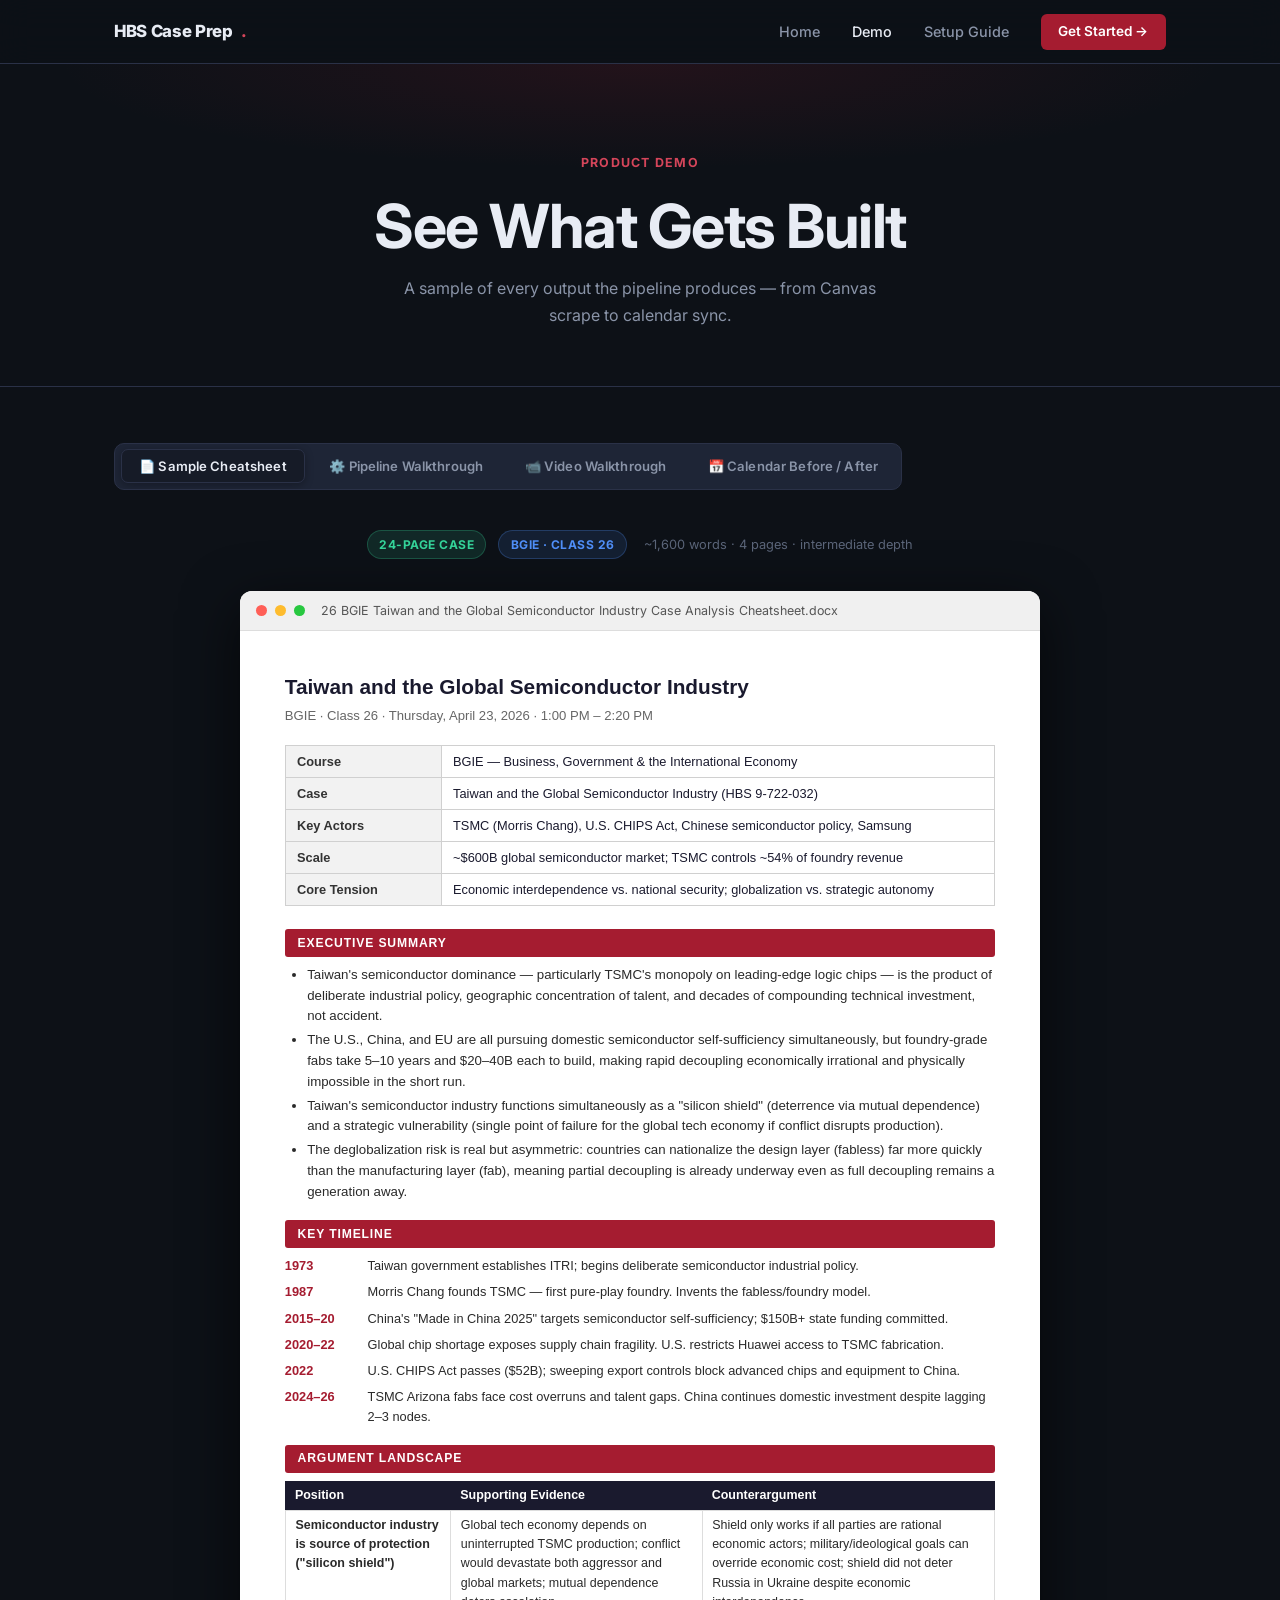
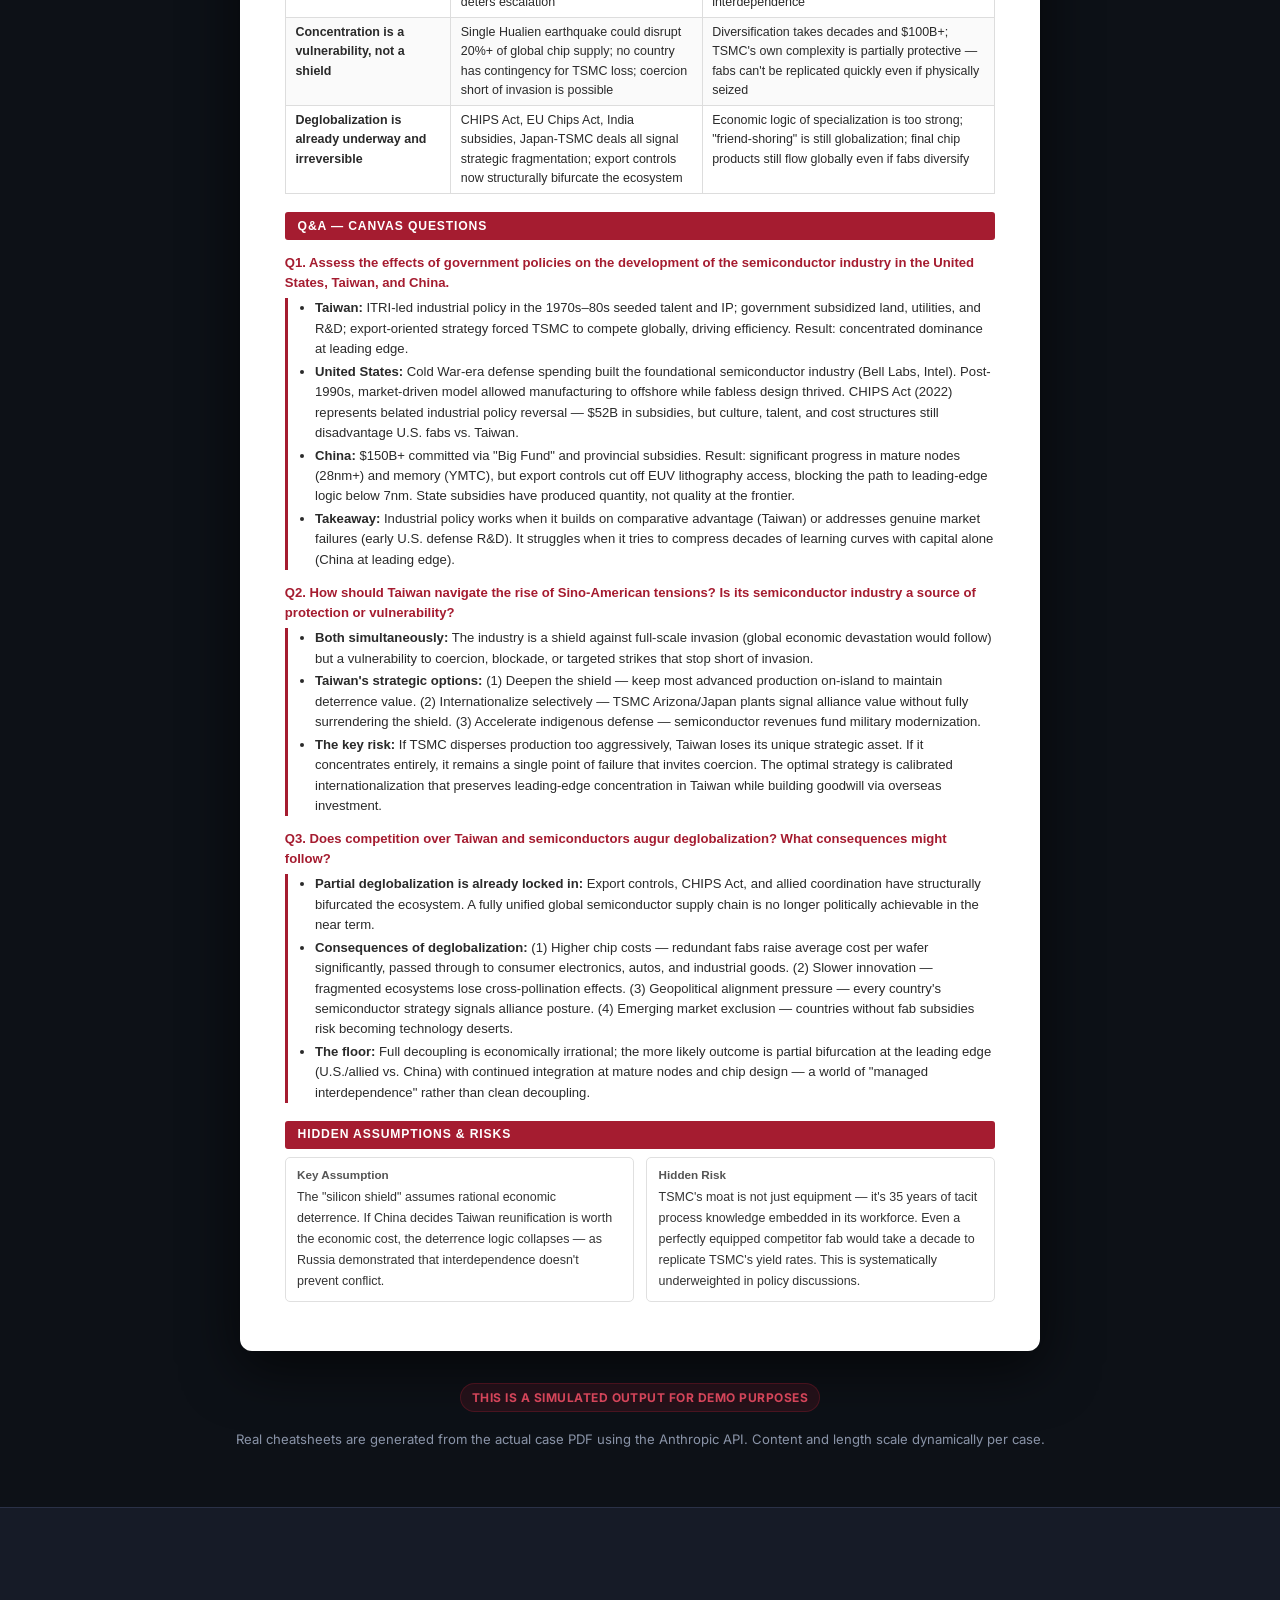
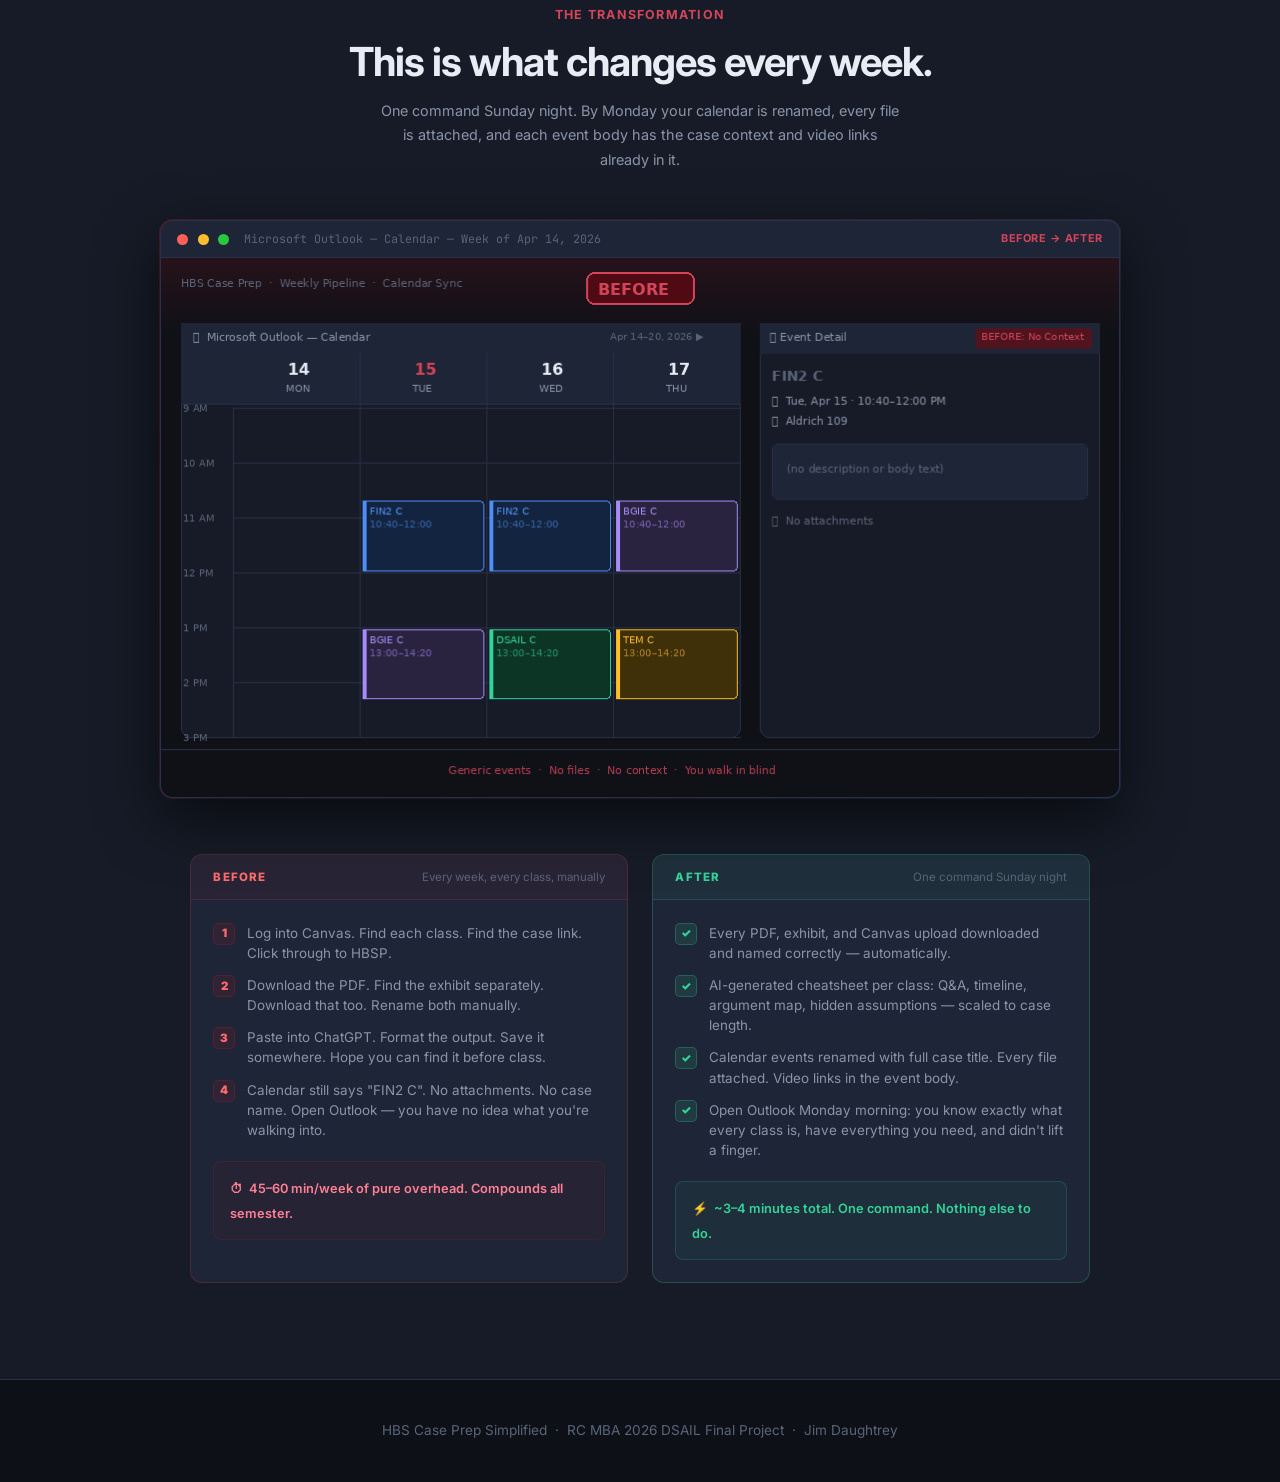
==== commit 12291a8b: "Tab 1: swap to BGIE Taiwan cheatsheet; Step 5: refine enterprise calendar event copy" ====
--- a/demo.html
+++ b/demo.html
@@ -401,9 +401,9 @@
     <!-- ── Tab 1: Cheatsheet ──────────────────────────────────────── -->
     <div id="tab-cheatsheet" class="tab-panel active">
       <div style="text-align:center; margin-bottom: 2rem;">
-        <span class="badge badge-green" style="margin-right:.5rem;">22-page case</span>
-        <span class="badge badge-blue">FIN2 · Class 20</span>
-        <span style="color:var(--text-dim); font-size:.8rem; margin-left:.8rem;">~1,800 words · 4 pages · intermediate depth</span>
+        <span class="badge badge-green" style="margin-right:.5rem;">24-page case</span>
+        <span class="badge badge-blue">BGIE · Class 26</span>
+        <span style="color:var(--text-dim); font-size:.8rem; margin-left:.8rem;">~1,600 words · 4 pages · intermediate depth</span>
       </div>
 
       <div class="doc-window">
@@ -411,35 +411,36 @@
           <div class="doc-dot" style="background:#ff5f57"></div>
           <div class="doc-dot" style="background:#febc2e"></div>
           <div class="doc-dot" style="background:#28c840"></div>
-          <span style="margin-left:.5rem;">20 FIN2 Turnaround at Mattel Day 1 Case Analysis Cheatsheet.docx</span>
+          <span style="margin-left:.5rem;">26 BGIE Taiwan and the Global Semiconductor Industry Case Analysis Cheatsheet.docx</span>
         </div>
         <div class="doc-body">
-          <div class="doc-title">Turnaround at Mattel Day 1</div>
-          <div class="doc-subtitle">FIN2 · Class 20 · Wednesday, April 15, 2026 · 10:40 AM – 12:00 PM</div>
+          <div class="doc-title">Taiwan and the Global Semiconductor Industry</div>
+          <div class="doc-subtitle">BGIE · Class 26 · Thursday, April 23, 2026 · 1:00 PM – 2:20 PM</div>
 
           <table class="doc-meta">
-            <tr><td>Course</td><td>FIN2 — Financial Management</td></tr>
-            <tr><td>Case</td><td>Turnaround at Mattel (HBS 9-216-054)</td></tr>
-            <tr><td>Key People</td><td>Anne Lim (CEO), Bryan Stockton (predecessor), Mattel Board</td></tr>
-            <tr><td>Dollar Figure</td><td>$6.0B revenue, ~$1B operating loss over turnaround window</td></tr>
-            <tr><td>Core Tension</td><td>Operational turnaround vs. financial solvency vs. strategic reinvention</td></tr>
+            <tr><td>Course</td><td>BGIE — Business, Government &amp; the International Economy</td></tr>
+            <tr><td>Case</td><td>Taiwan and the Global Semiconductor Industry (HBS 9-722-032)</td></tr>
+            <tr><td>Key Actors</td><td>TSMC (Morris Chang), U.S. CHIPS Act, Chinese semiconductor policy, Samsung</td></tr>
+            <tr><td>Scale</td><td>~$600B global semiconductor market; TSMC controls ~54% of foundry revenue</td></tr>
+            <tr><td>Core Tension</td><td>Economic interdependence vs. national security; globalization vs. strategic autonomy</td></tr>
           </table>
 
           <div class="doc-section">Executive Summary</div>
           <ul class="doc-bullets">
-            <li>Mattel entered 2015 with 4 consecutive quarters of revenue decline, driven by Barbie weakness, retailer inventory destocking, and FX headwinds.</li>
-            <li>Anne Lim's turnaround rests on three planks: brand reinvention (Barbie &amp; Hot Wheels), supply chain restructuring (closing facilities), and cost reduction ($500M target).</li>
-            <li>Funding the turnaround requires careful sequencing — the company has leverage ratios approaching covenant limits and limited free cash flow flexibility in years 1–2.</li>
-            <li>Solvency is not at immediate risk, but D* optimization is constrained by EBITDA compression until cost reductions materialize.</li>
+            <li>Taiwan's semiconductor dominance — particularly TSMC's monopoly on leading-edge logic chips — is the product of deliberate industrial policy, geographic concentration of talent, and decades of compounding technical investment, not accident.</li>
+            <li>The U.S., China, and EU are all pursuing domestic semiconductor self-sufficiency simultaneously, but foundry-grade fabs take 5–10 years and $20–40B each to build, making rapid decoupling economically irrational and physically impossible in the short run.</li>
+            <li>Taiwan's semiconductor industry functions simultaneously as a "silicon shield" (deterrence via mutual dependence) and a strategic vulnerability (single point of failure for the global tech economy if conflict disrupts production).</li>
+            <li>The deglobalization risk is real but asymmetric: countries can nationalize the design layer (fabless) far more quickly than the manufacturing layer (fab), meaning partial decoupling is already underway even as full decoupling remains a generation away.</li>
           </ul>
 
           <div class="doc-section">Key Timeline</div>
           <div class="doc-timeline">
-            <div class="doc-tl-row"><span class="doc-tl-date">2011–13</span><span class="doc-tl-text">Peak revenue ~$6.5B; Barbie share declining as Monster High disrupts.</span></div>
-            <div class="doc-tl-row"><span class="doc-tl-date">2014</span><span class="doc-tl-text">Barbie revenue -16%; Hot Wheels flat; Stockton ousted; Lim appointed CEO.</span></div>
-            <div class="doc-tl-row"><span class="doc-tl-date">2015</span><span class="doc-tl-text">Case opens. Revenue -$500M YoY. $500M cost plan announced. 6 plant closures.</span></div>
-            <div class="doc-tl-row"><span class="doc-tl-date">2016E</span><span class="doc-tl-text">First year of cost savings hitting P&amp;L; FCF recovery depends on WC improvements.</span></div>
-            <div class="doc-tl-row"><span class="doc-tl-date">2017–18E</span><span class="doc-tl-text">Full savings run-rate; solvency stabilizes if revenue stabilizes at current levels.</span></div>
+            <div class="doc-tl-row"><span class="doc-tl-date">1973</span><span class="doc-tl-text">Taiwan government establishes ITRI; begins deliberate semiconductor industrial policy.</span></div>
+            <div class="doc-tl-row"><span class="doc-tl-date">1987</span><span class="doc-tl-text">Morris Chang founds TSMC — first pure-play foundry. Invents the fabless/foundry model.</span></div>
+            <div class="doc-tl-row"><span class="doc-tl-date">2015–20</span><span class="doc-tl-text">China's "Made in China 2025" targets semiconductor self-sufficiency; $150B+ state funding committed.</span></div>
+            <div class="doc-tl-row"><span class="doc-tl-date">2020–22</span><span class="doc-tl-text">Global chip shortage exposes supply chain fragility. U.S. restricts Huawei access to TSMC fabrication.</span></div>
+            <div class="doc-tl-row"><span class="doc-tl-date">2022</span><span class="doc-tl-text">U.S. CHIPS Act passes ($52B); sweeping export controls block advanced chips and equipment to China.</span></div>
+            <div class="doc-tl-row"><span class="doc-tl-date">2024–26</span><span class="doc-tl-text">TSMC Arizona fabs face cost overruns and talent gaps. China continues domestic investment despite lagging 2–3 nodes.</span></div>
           </div>
 
           <div class="doc-section">Argument Landscape</div>
@@ -447,52 +448,50 @@
             <thead><tr><th>Position</th><th>Supporting Evidence</th><th>Counterargument</th></tr></thead>
             <tbody>
               <tr>
-                <td><strong>Plan is sound &amp; executable</strong></td>
-                <td>Concrete $500M target, specific facility closures identified, brand data shows Barbie engagement recovering with Fashionista line</td>
-                <td>Cost savings are back-loaded; Lim has no prior turnaround track record at this scale; retail relationships deteriorating</td>
+                <td><strong>Semiconductor industry is source of protection ("silicon shield")</strong></td>
+                <td>Global tech economy depends on uninterrupted TSMC production; conflict would devastate both aggressor and global markets; mutual dependence deters escalation</td>
+                <td>Shield only works if all parties are rational economic actors; military/ideological goals can override economic cost; shield did not deter Russia in Ukraine despite economic interdependence</td>
               </tr>
               <tr>
-                <td><strong>Solvency risk is real</strong></td>
-                <td>Net debt/EBITDA ~3.5x; covenant likely 3.75x; FCF negative in 2015 base; dividend still being paid</td>
-                <td>Mattel has strong brand equity as collateral; banks have incentive to waive covenants; dividend cut is available lever</td>
+                <td><strong>Concentration is a vulnerability, not a shield</strong></td>
+                <td>Single Hualien earthquake could disrupt 20%+ of global chip supply; no country has contingency for TSMC loss; coercion short of invasion is possible</td>
+                <td>Diversification takes decades and $100B+; TSMC's own complexity is partially protective — fabs can't be replicated quickly even if physically seized</td>
               </tr>
               <tr>
-                <td><strong>Strategic pivot needed</strong></td>
-                <td>Secular shift to digital/screen entertainment; Barbie and Hot Wheels are analog brands losing share</td>
-                <td>Entertainment licensing (e.g. Barbie movie) extends brand runway; Lego shows physical toys can be repositioned</td>
+                <td><strong>Deglobalization is already underway and irreversible</strong></td>
+                <td>CHIPS Act, EU Chips Act, India subsidies, Japan-TSMC deals all signal strategic fragmentation; export controls now structurally bifurcate the ecosystem</td>
+                <td>Economic logic of specialization is too strong; "friend-shoring" is still globalization; final chip products still flow globally even if fabs diversify</td>
               </tr>
             </tbody>
           </table>
 
           <div class="doc-section">Q&amp;A — Canvas Questions</div>
 
-          <div class="doc-qa-q">Q1. What are the essential elements of Anne Lim's turnaround plan? What are the prospects for a successful turnaround?</div>
+          <div class="doc-qa-q">Q1. Assess the effects of government policies on the development of the semiconductor industry in the United States, Taiwan, and China.</div>
           <div class="doc-qa-a">
             <ul>
-              <li><strong>Cost:</strong> $500M gross cost reduction by 2017, primarily from supply chain consolidation (6 plant closures), headcount reduction (~2,200 jobs), and IT rationalization.</li>
-              <li><strong>Revenue:</strong> Re-invent Barbie via Fashionista diversity strategy and Barbie Vlogger content; grow Hot Wheels with collectors/lifestyle segment; lean into licensed IP.</li>
-              <li><strong>Organization:</strong> Move from brand siloes to segment structure; eliminate SKU proliferation; improve retailer sell-through to reduce buybacks.</li>
-              <li><strong>Prospects:</strong> Moderate. Plan is credible operationally, but success depends on Barbie revenue stabilizing — if secular decline continues, cost savings merely slow the bleeding. Key risk: retailer destocking cycle extends into 2016, compressing FCF before savings hit.</li>
+              <li><strong>Taiwan:</strong> ITRI-led industrial policy in the 1970s–80s seeded talent and IP; government subsidized land, utilities, and R&amp;D; export-oriented strategy forced TSMC to compete globally, driving efficiency. Result: concentrated dominance at leading edge.</li>
+              <li><strong>United States:</strong> Cold War-era defense spending built the foundational semiconductor industry (Bell Labs, Intel). Post-1990s, market-driven model allowed manufacturing to offshore while fabless design thrived. CHIPS Act (2022) represents belated industrial policy reversal — $52B in subsidies, but culture, talent, and cost structures still disadvantage U.S. fabs vs. Taiwan.</li>
+              <li><strong>China:</strong> $150B+ committed via "Big Fund" and provincial subsidies. Result: significant progress in mature nodes (28nm+) and memory (YMTC), but export controls cut off EUV lithography access, blocking the path to leading-edge logic below 7nm. State subsidies have produced quantity, not quality at the frontier.</li>
+              <li><strong>Takeaway:</strong> Industrial policy works when it builds on comparative advantage (Taiwan) or addresses genuine market failures (early U.S. defense R&amp;D). It struggles when it tries to compress decades of learning curves with capital alone (China at leading edge).</li>
             </ul>
           </div>
 
-          <div class="doc-qa-q">Q2. Build a plan for funding the turnaround: cash sources and needs over 4 years. Does Mattel have a solvency issue? What is the target D*?</div>
+          <div class="doc-qa-q">Q2. How should Taiwan navigate the rise of Sino-American tensions? Is its semiconductor industry a source of protection or vulnerability?</div>
           <div class="doc-qa-a">
             <ul>
-              <li><strong>Cash needs (Years 1–2):</strong> Restructuring charges ~$300M, capex maintenance ~$175M/yr, dividend ~$500M/yr. FCF likely negative in 2015 before savings.</li>
-              <li><strong>Cash sources:</strong> Working capital release from inventory reduction (~$200M), divesting non-core brands, revolver draw (~$1B available), dividend cut (optional).</li>
-              <li><strong>Solvency:</strong> Not immediately at risk — Mattel has investment-grade rating and revolver headroom. Risk is covenant breach if EBITDA continues to fall; Net D/EBITDA at 3.5x is uncomfortably close to typical ~4.0x covenant.</li>
-              <li><strong>Target D*:</strong> Given volatile FCF and covenant proximity, D* should target 2.5–3.0x Net D/EBITDA (vs. current ~3.5x) — requires either dividend cut, asset sales, or faster EBITDA recovery to close the gap within 2 years.</li>
+              <li><strong>Both simultaneously:</strong> The industry is a shield against full-scale invasion (global economic devastation would follow) but a vulnerability to coercion, blockade, or targeted strikes that stop short of invasion.</li>
+              <li><strong>Taiwan's strategic options:</strong> (1) Deepen the shield — keep most advanced production on-island to maintain deterrence value. (2) Internationalize selectively — TSMC Arizona/Japan plants signal alliance value without fully surrendering the shield. (3) Accelerate indigenous defense — semiconductor revenues fund military modernization.</li>
+              <li><strong>The key risk:</strong> If TSMC disperses production too aggressively, Taiwan loses its unique strategic asset. If it concentrates entirely, it remains a single point of failure that invites coercion. The optimal strategy is calibrated internationalization that preserves leading-edge concentration in Taiwan while building goodwill via overseas investment.</li>
             </ul>
           </div>
 
-          <div class="doc-qa-q">Q6. Using a DCF, value the equity of Mattel. How does this compare to the current stock price?</div>
+          <div class="doc-qa-q">Q3. Does competition over Taiwan and semiconductors augur deglobalization? What consequences might follow?</div>
           <div class="doc-qa-a">
             <ul>
-              <li><strong>Base assumptions:</strong> Revenue trough 2015 at $5.7B, recovering to $6.2B by 2019; EBIT margin recovers from ~5% to ~12% as cost savings materialize; WACC ~8.5% (levered beta ~1.1, MRP 5.5%, Rf 2.3%).</li>
-              <li><strong>Terminal value:</strong> Exit EBITDA multiple of 9.0–10.0x implies equity value $4.5B–$5.5B on bear-to-base scenario.</li>
-              <li><strong>Upside:</strong> If Barbie re-accelerates and FCF normalizes at ~$700M by 2018, equity value approaches $7–8B — close to 2013 peak market cap.</li>
-              <li><strong>vs. Current price:</strong> At ~$24/share (case date), implied market cap ~$8.3B — market appears to be pricing in recovery but discounting execution risk. DCF suggests meaningful downside if plan underdelivers.</li>
+              <li><strong>Partial deglobalization is already locked in:</strong> Export controls, CHIPS Act, and allied coordination have structurally bifurcated the ecosystem. A fully unified global semiconductor supply chain is no longer politically achievable in the near term.</li>
+              <li><strong>Consequences of deglobalization:</strong> (1) Higher chip costs — redundant fabs raise average cost per wafer significantly, passed through to consumer electronics, autos, and industrial goods. (2) Slower innovation — fragmented ecosystems lose cross-pollination effects. (3) Geopolitical alignment pressure — every country's semiconductor strategy signals alliance posture. (4) Emerging market exclusion — countries without fab subsidies risk becoming technology deserts.</li>
+              <li><strong>The floor:</strong> Full decoupling is economically irrational; the more likely outcome is partial bifurcation at the leading edge (U.S./allied vs. China) with continued integration at mature nodes and chip design — a world of "managed interdependence" rather than clean decoupling.</li>
             </ul>
           </div>
 
@@ -500,11 +499,11 @@
           <div class="doc-two-col">
             <div class="doc-mini-card">
               <div class="label">Key Assumption</div>
-              <p>Barbie revenue stabilizes at 2015 trough levels — the entire DCF is highly sensitive to even 5% further decline compounding over 4 years.</p>
+              <p>The "silicon shield" assumes rational economic deterrence. If China decides Taiwan reunification is worth the economic cost, the deterrence logic collapses — as Russia demonstrated that interdependence doesn't prevent conflict.</p>
             </div>
             <div class="doc-mini-card">
-              <div class="label">Execution Risk</div>
-              <p>Cost savings require union negotiations in Mexico facilities; delays push break-even out 12–18 months and strain covenant headroom.</p>
+              <div class="label">Hidden Risk</div>
+              <p>TSMC's moat is not just equipment — it's 35 years of tacit process knowledge embedded in its workforce. Even a perfectly equipped competitor fab would take a decade to replicate TSMC's yield rates. This is systematically underweighted in policy discussions.</p>
             </div>
           </div>
         </div>
@@ -529,12 +528,15 @@
             </div>
           </div>
           <div class="pipe-detail">
-            Hits the <strong>Canvas REST API</strong> at <code>hbs.instructure.com/api/v1/courses/{id}/assignments</code> for each configured course. Parses assignment HTML to extract <strong>assignment questions</strong>, <strong>HBSP case links</strong>, <strong>Canvas-native file links</strong> (xlsx, docx), and <strong>video references</strong> (YouTube, Panopto). Enriches entries with actual class times from the Canvas calendar events API.
+            The sandbox environment that runs the pipeline cannot reach <code>hbs.instructure.com</code> directly — outbound requests are blocked at the proxy layer. The workaround: <strong>browser-side JavaScript</strong> (<span class="pipe-code-inline">fetch_canvas_assignments.js</span>) runs inside the user’s active HBS browser session, calls the Canvas REST API at <code>hbs.instructure.com/api/v1/courses/{id}/assignments</code> using the user’s stored token, and returns structured JSON. That JSON is written to <span class="pipe-code-inline">canvas_assignments_cache.json</span> on disk. <strong>canvas_scraper.py</strong> detects the proxy block automatically and falls back to the cache — no manual intervention needed. The cache contains per-course assignment metadata, due dates, and the assignment questions extracted from Canvas.
+            <div style="margin: .75rem 0; padding: .6rem .9rem; background: rgba(251,191,36,.07); border: 1px solid rgba(251,191,36,.25); border-radius: 6px; font-size: .8rem; color: #fcd34d;">
+              ⚠️ <strong>Current limitation:</strong> This two-step fetch (browser → cache → Python) adds a manual trigger. An enterprise deployment with direct server-to-Canvas API access would eliminate it — Canvas already exposes a fully documented REST API at the institution level.
+            </div>
             <div class="pipe-outputs">
               <span class="pipe-output-tag">📋 CLASS_ENTRY dicts</span>
               <span class="pipe-output-tag">❓ Assignment questions</span>
               <span class="pipe-output-tag">🔗 File URLs (all types)</span>
-              <span class="pipe-output-tag">🕐 Class times</span>
+              <span class="pipe-output-tag">💾 canvas_assignments_cache.json</span>
             </div>
           </div>
         </div>
@@ -602,11 +604,19 @@
             </div>
           </div>
           <div class="pipe-detail">
-            Uses the <strong>Microsoft Graph API</strong> (direct Exchange access) to find HBS push events (e.g. "FIN2 C") by course abbreviation and date. PATCHes the event: renames subject to <code>{num} {COURSE} {Case Name}</code>, attaches the cheatsheet + every downloaded file for that class (PDFs, xlsx, docx — all types), and embeds video links as plain text in the event body. Falls back to MAPI COM for local Outlook access if Graph token is unavailable.
+            The technical design is complete: identify each HBS push event (e.g. "FIN2 C") by course code and date, then issue a <strong>Graph API PATCH</strong> to rename the subject to <code>{num} {COURSE} {Case Name}</code>, attach the cheatsheet and all downloaded files, and embed video links in the event body. The pipeline code is built. The API calls are tested.
+            <div style="margin: .75rem 0; padding: .65rem .9rem; background: rgba(165,28,48,.08); border: 1px solid rgba(165,28,48,.3); border-radius: 6px; font-size: .8rem; color: #ff8094; line-height: 1.6;">
+              🚫 <strong>Blocked — HBS IT has not granted Microsoft Graph API access to individual students.</strong> The <code>Calendars.ReadWrite</code> scope required to modify Outlook calendar events can only be authorized by an administrator with delegated authority over the tenant. Individual students cannot self-authorize. Without it, this step cannot run automatically.
+            </div>
+            <div style="margin: .75rem 0; padding: .75rem 1rem; background: rgba(52,211,153,.06); border: 1px solid rgba(52,211,153,.22); border-radius: 6px; font-size: .82rem; color: var(--text-muted); line-height: 1.65;">
+              <div style="font-weight: 700; color: #34d399; margin-bottom: .4rem; font-size: .8rem; letter-spacing: .04em; text-transform: uppercase;">Enterprise Opportunity</div>
+              This is the gap between a student workaround and a school-wide solution. If HBS IT issued a service account with <code>Calendars.ReadWrite</code> Graph API authority, this pipeline could run automatically for <em>every enrolled student</em> — no individual setup required. Every class, every week: calendar events renamed with full case context in the body of the calendar event (situation, classroom discussions, links to pre-class polls, etc.) files attached (case, exhibits, course notes, etc), video links embedded. HBS already pushes generic calendar events to students; the infrastructure is there. <strong>One IT decision turns a personal productivity tool into an institutional one</strong> — and fixes what is, frankly, a poorly integrated platform that forces students to manually reconstruct context that the school’s own systems already contain.
+            </div>
             <div class="pipe-outputs">
-              <span class="pipe-output-tag">📅 Event renamed</span>
-              <span class="pipe-output-tag">📎 All files attached</span>
-              <span class="pipe-output-tag">📹 Video links in body</span>
+              <span class="pipe-output-tag" style="opacity:.5;">📅 Event renamed (blocked)</span>
+              <span class="pipe-output-tag" style="opacity:.5;">📎 All files attached (blocked)</span>
+              <span class="pipe-output-tag" style="opacity:.5;">📹 Video links in body (blocked)</span>
+              <span class="pipe-output-tag" style="border-color:rgba(52,211,153,.4); color:#34d399;">🏛️ Enterprise-ready if IT approves</span>
             </div>
           </div>
         </div>
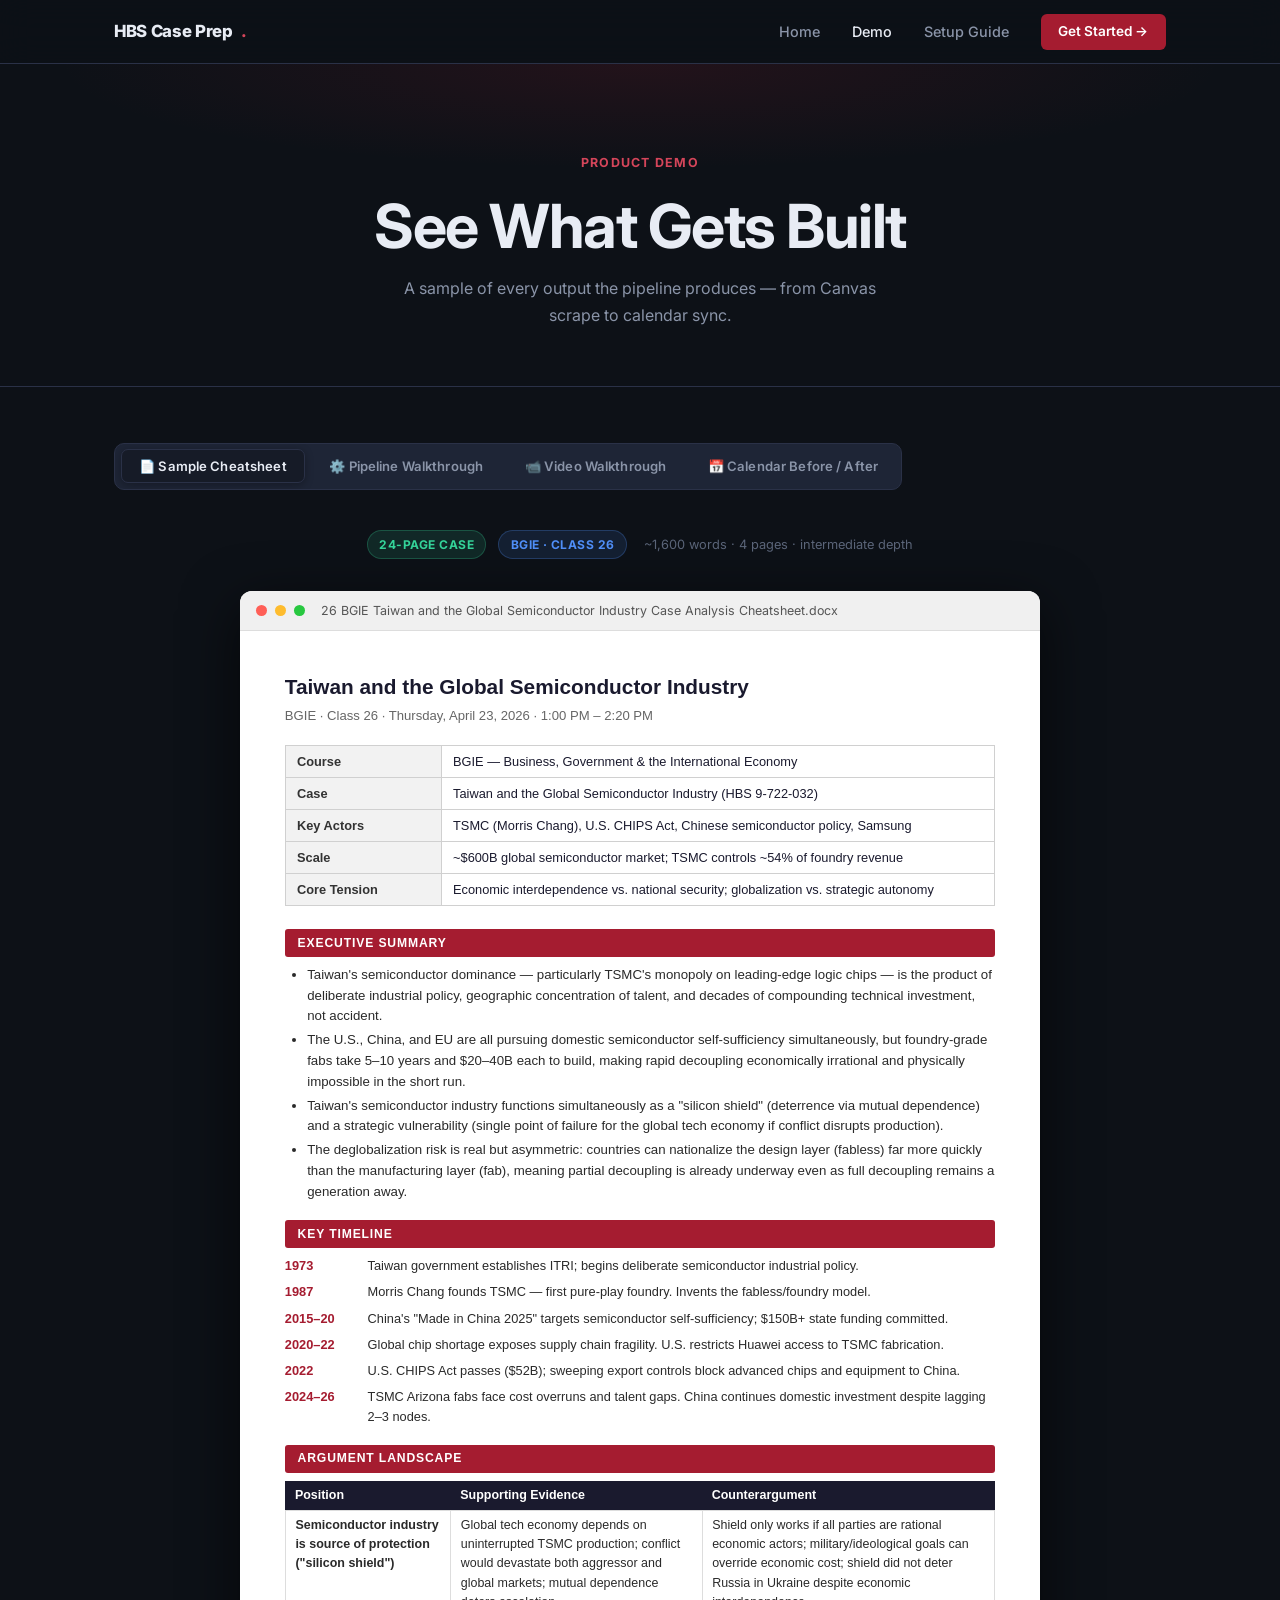
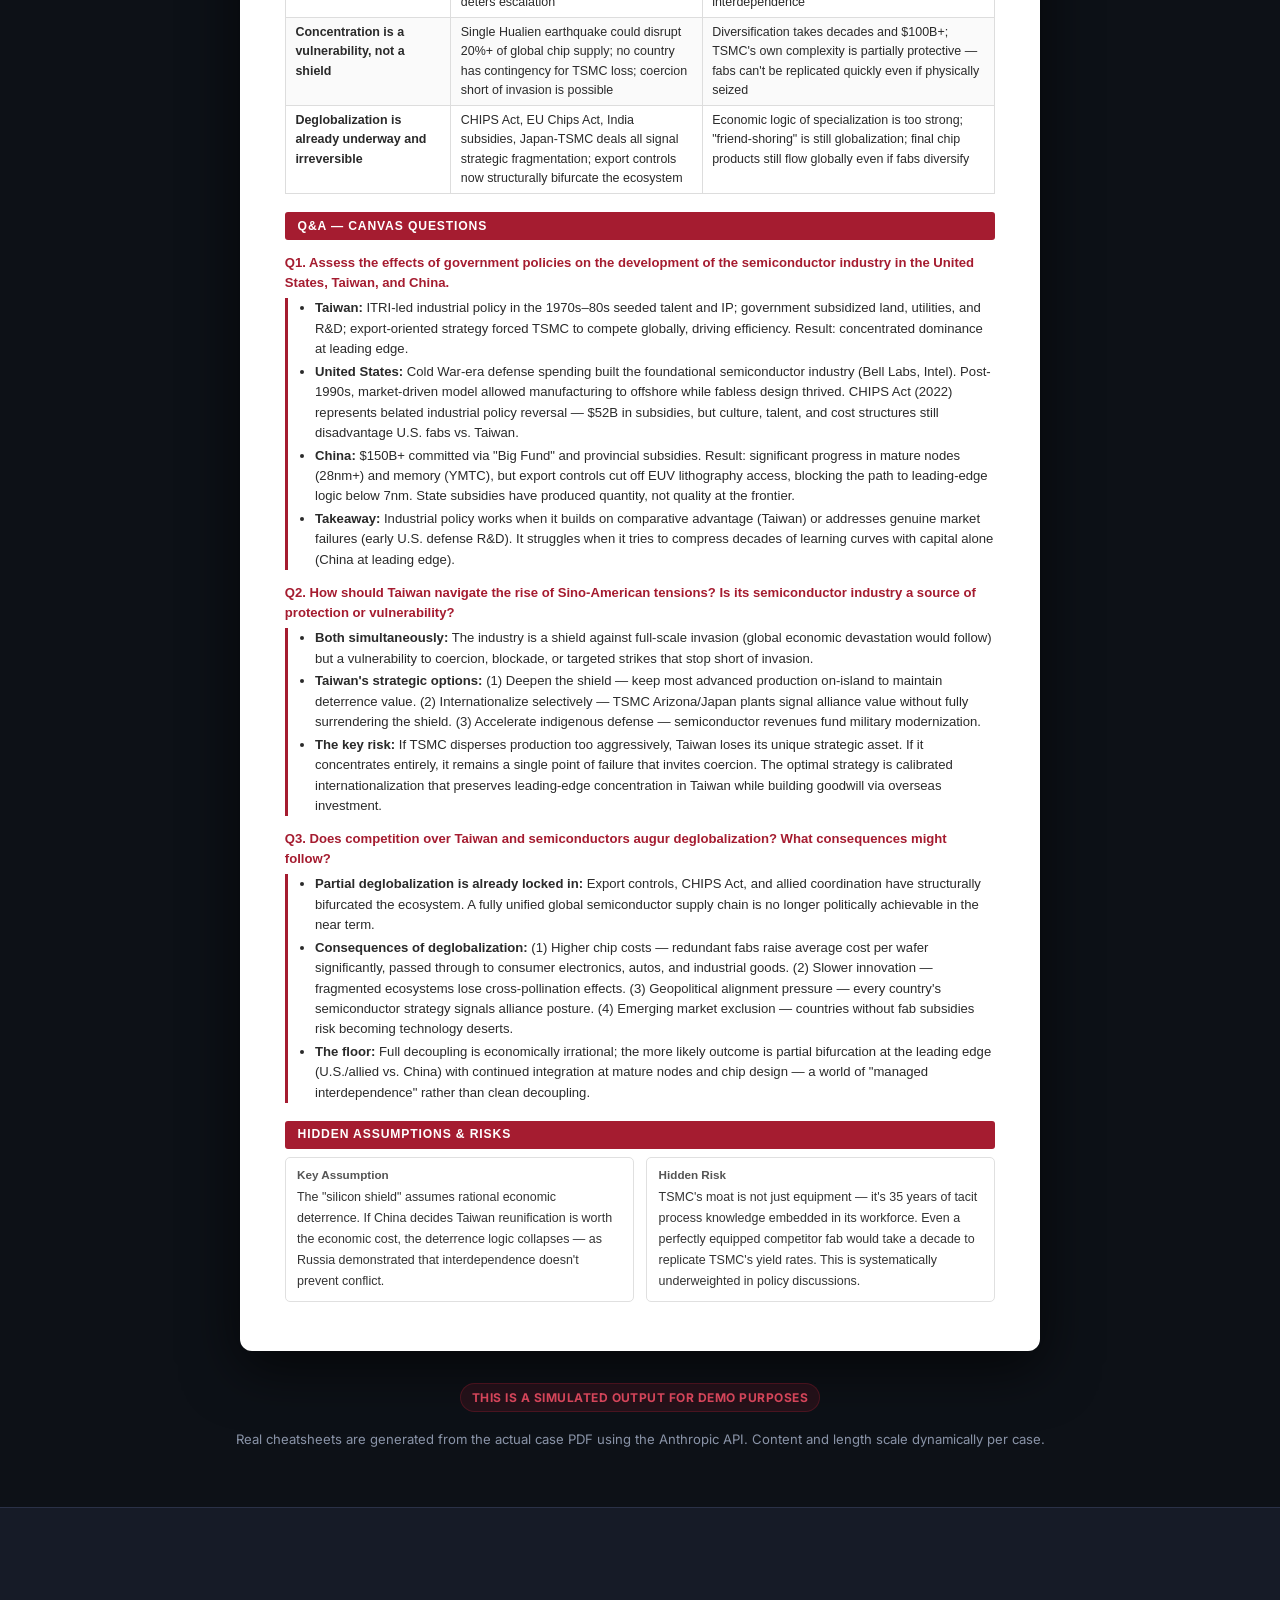
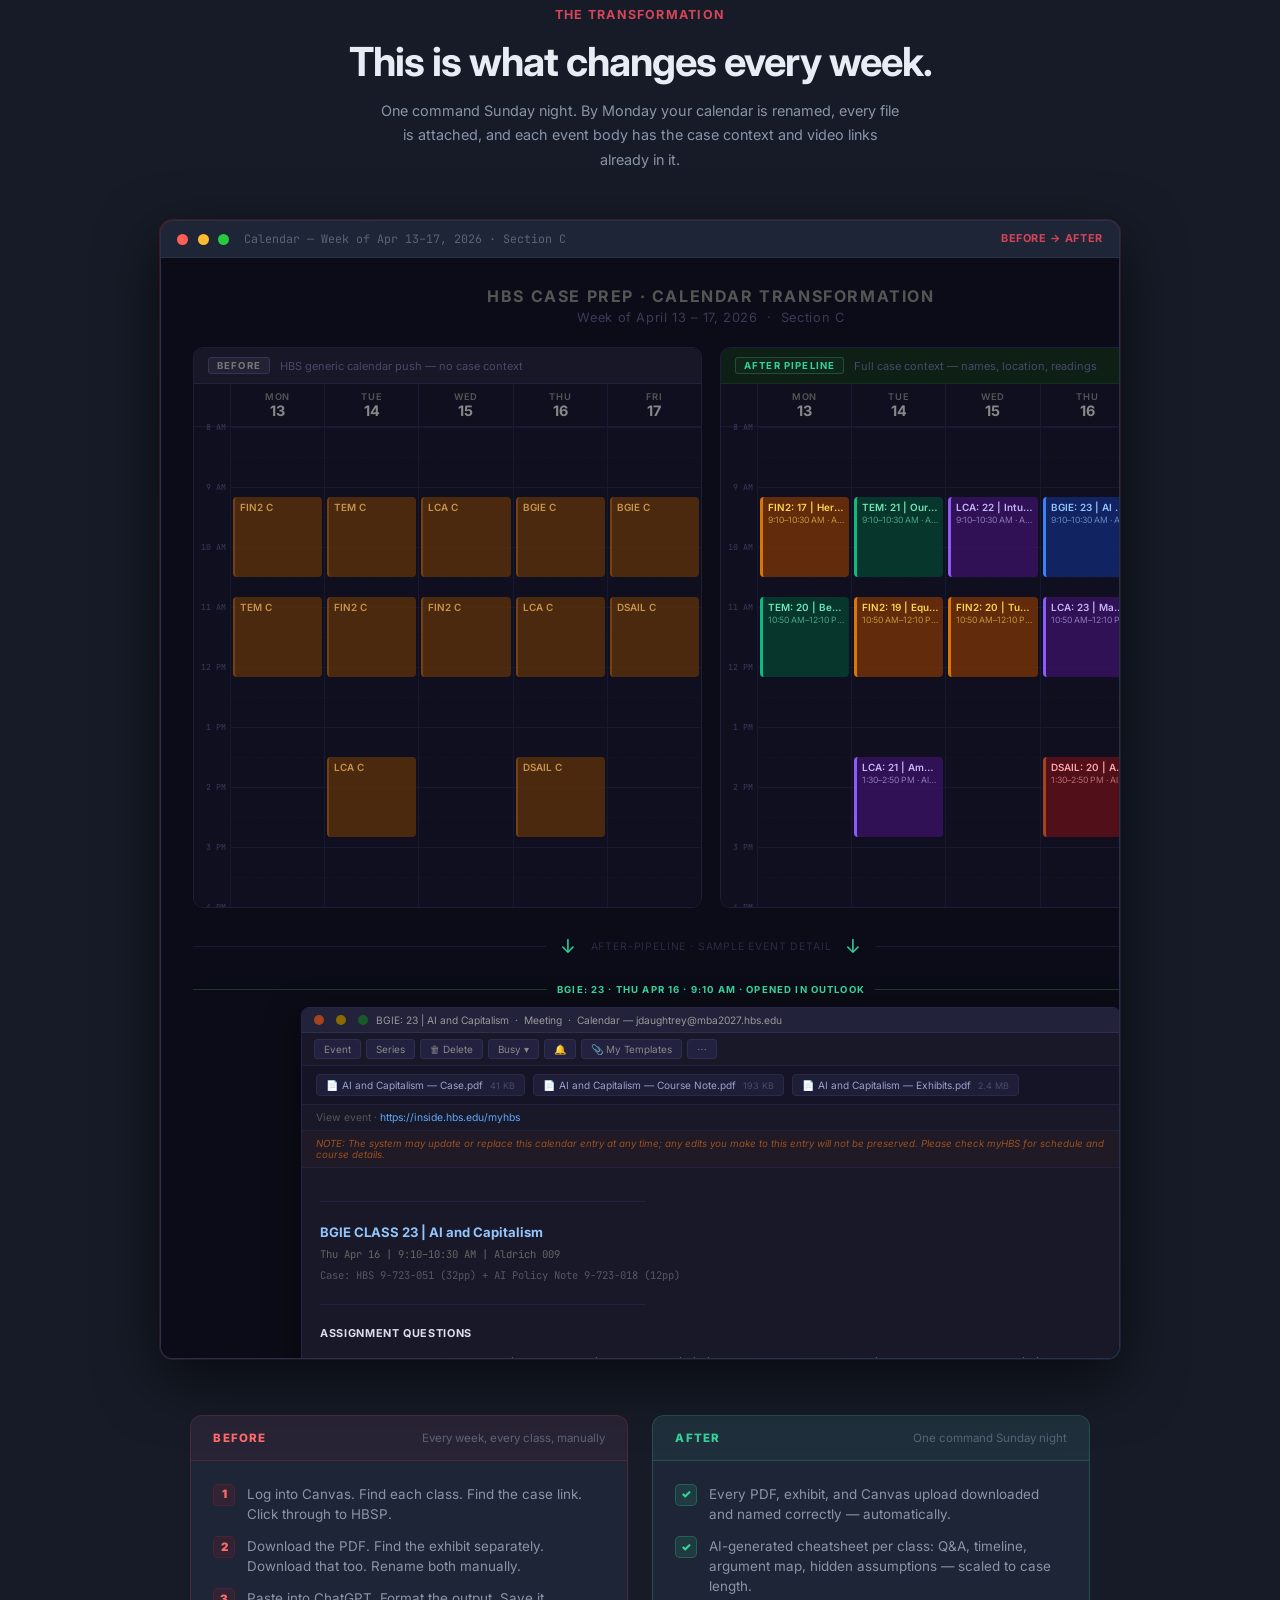
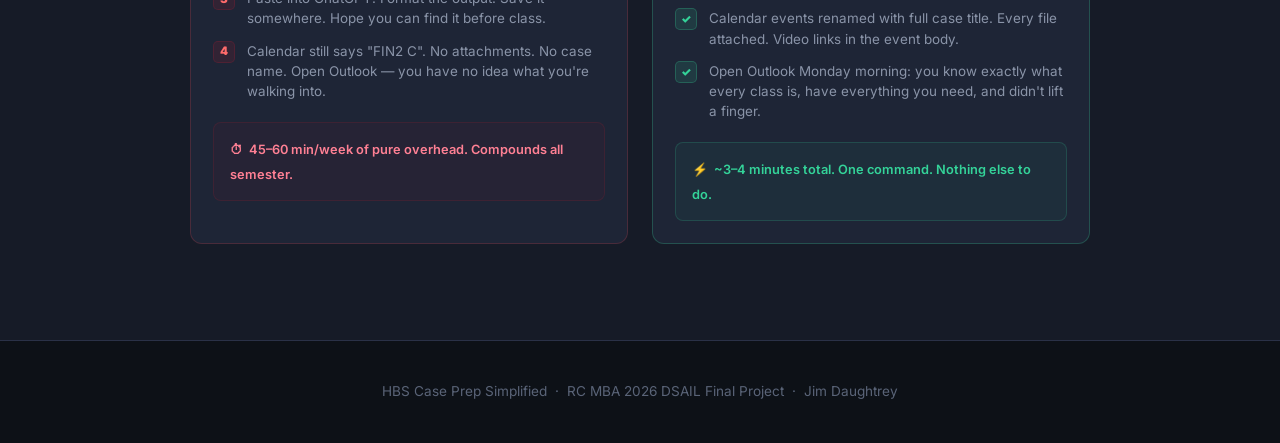
==== commit 8b8933a5: "Update calendar visualization and replace GIF with iframe" ====
--- a/demo.html
+++ b/demo.html
@@ -837,7 +837,7 @@
       </p>
     </div>
 
-    <!-- GIF with frame -->
+    <!-- Before/After Calendar Visualization -->
     <div style="max-width:960px; margin:0 auto 3.5rem; position:relative;">
       <div style="position:absolute; inset:-1px; border-radius:14px; background:linear-gradient(135deg,rgba(165,28,48,.4),rgba(79,142,247,.2)); z-index:0; pointer-events:none;"></div>
       <div style="position:relative; z-index:1; border-radius:13px; overflow:hidden; border:1px solid var(--border); box-shadow:0 20px 60px rgba(0,0,0,.6);">
@@ -845,11 +845,13 @@
           <div style="width:11px;height:11px;border-radius:50%;background:#ff5f57;"></div>
           <div style="width:11px;height:11px;border-radius:50%;background:#febc2e;"></div>
           <div style="width:11px;height:11px;border-radius:50%;background:#28c840;"></div>
-          <span style="font-size:.73rem; color:var(--text-dim); margin-left:.3rem; font-family:var(--mono);">Microsoft Outlook — Calendar — Week of Apr 14, 2026</span>
+          <span style="font-size:.73rem; color:var(--text-dim); margin-left:.3rem; font-family:var(--mono);">Calendar — Week of Apr 13–17, 2026 · Section C</span>
           <span style="margin-left:auto; font-size:.68rem; color:var(--crimson-light); font-weight:700; letter-spacing:.06em; text-transform:uppercase;">BEFORE → AFTER</span>
         </div>
-        <img src="calendar-transform.gif" alt="Outlook calendar before and after the pipeline runs"
-             style="width:100%; display:block;">
+        <iframe src="calendar-before-after.html"
+                style="width:100%; height:1100px; display:block; border:none; background:#0c0c18;"
+                scrolling="no"
+                title="Calendar before and after the pipeline runs"></iframe>
       </div>
     </div>
 
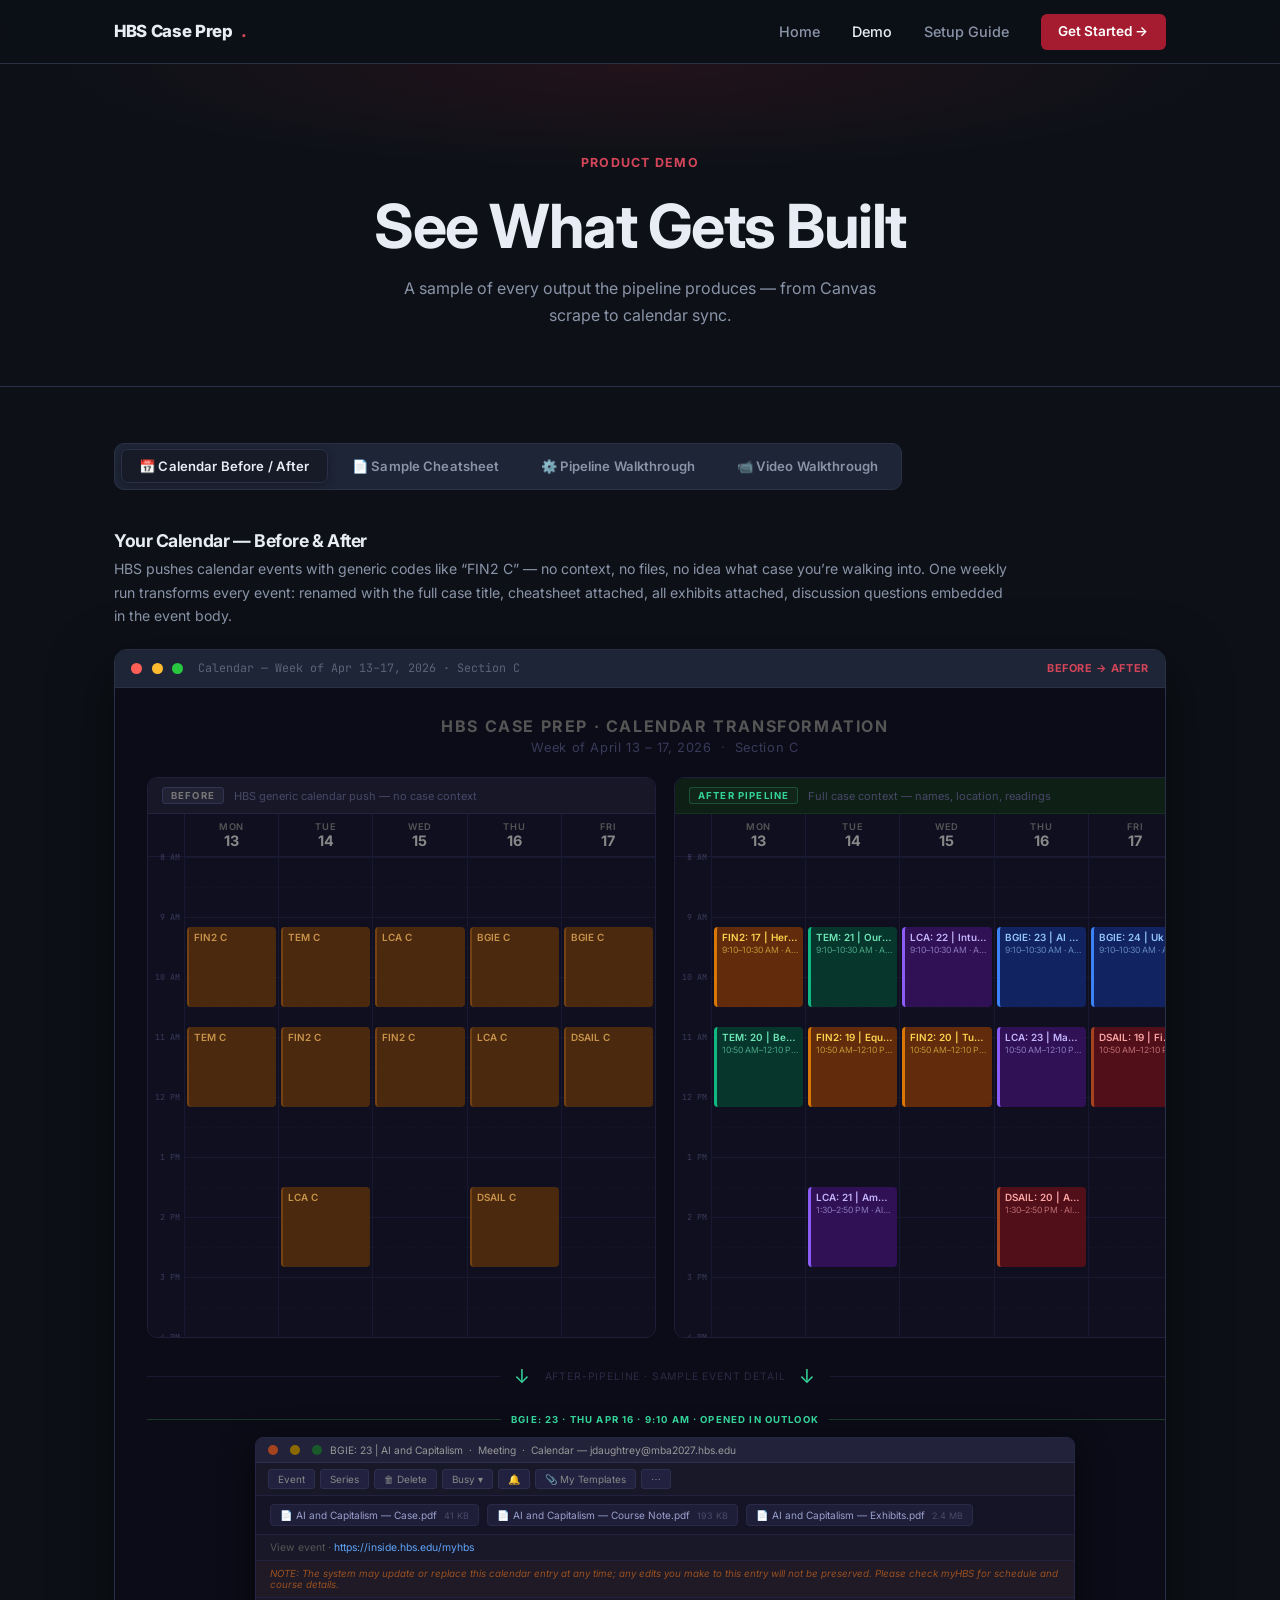
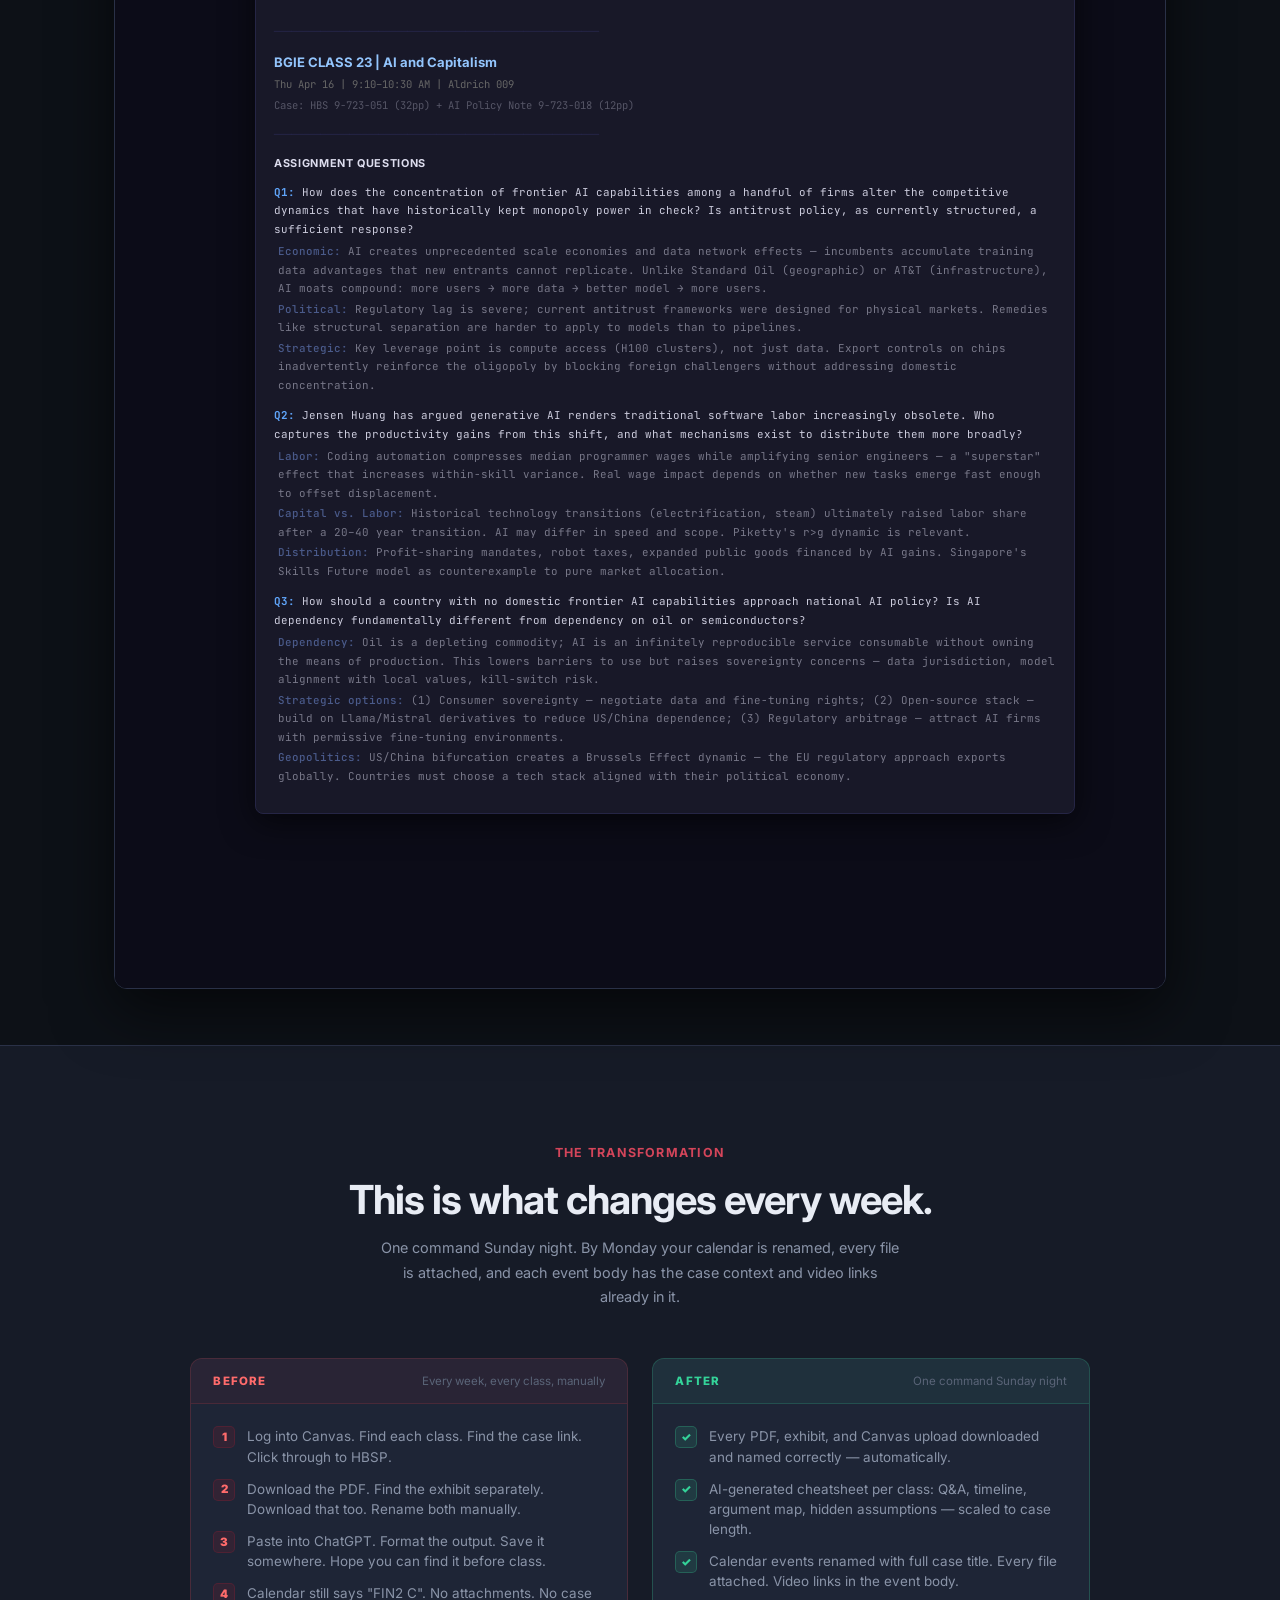
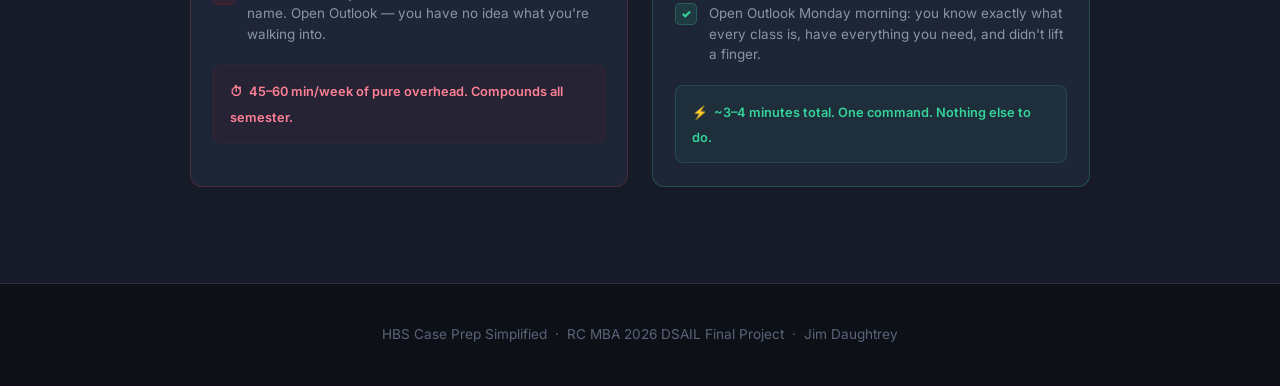
==== commit 34fe872b: "Update calendar tab and remove old visualization" ====
--- a/demo.html
+++ b/demo.html
@@ -392,14 +392,14 @@
 <section class="section-sm">
   <div class="container">
     <div class="tab-nav">
-      <button class="tab-btn active" onclick="showTab('cheatsheet', this)">📄 Sample Cheatsheet</button>
+      <button class="tab-btn active" onclick="showTab('calendar', this)">📅 Calendar Before / After</button>
+      <button class="tab-btn" onclick="showTab('cheatsheet', this)">📄 Sample Cheatsheet</button>
       <button class="tab-btn" onclick="showTab('pipeline', this)">⚙️ Pipeline Walkthrough</button>
       <button class="tab-btn" onclick="showTab('video', this)">📹 Video Walkthrough</button>
-      <button class="tab-btn" onclick="showTab('calendar', this)">📅 Calendar Before / After</button>
     </div>
 
     <!-- ── Tab 1: Cheatsheet ──────────────────────────────────────── -->
-    <div id="tab-cheatsheet" class="tab-panel active">
+    <div id="tab-cheatsheet" class="tab-panel">
       <div style="text-align:center; margin-bottom: 2rem;">
         <span class="badge badge-green" style="margin-right:.5rem;">24-page case</span>
         <span class="badge badge-blue">BGIE · Class 26</span>
@@ -651,174 +651,26 @@
     </div>
 
     <!-- ── Tab 4: Calendar Before/After ────────────────────────────── -->
-    <div id="tab-calendar" class="tab-panel">
-      <div class="oc-wrapper" id="oc-root">
-
-        <div style="margin-bottom:1.2rem;">
-          <h3 style="margin-bottom:.4rem;">Your Calendar — Before &amp; After</h3>
-          <p style="color:var(--text-muted); font-size:.88rem; max-width:620px;">
-            HBS pushes calendar events with generic codes like "FIN2 C" — no context, no files, no idea what case you're walking into.
-            One weekly run transforms every event: renamed with the full case title, cheatsheet attached, all exhibits attached, video links embedded in the body.
-          </p>
-        </div>
-
-        <div class="oc-toggle-row">
-          <button class="oc-toggle-btn active" id="btn-before" onclick="setCalState('before')">← BEFORE</button>
-          <button class="oc-toggle-btn" id="btn-after" onclick="setCalState('after')">AFTER →</button>
-          <span class="oc-toggle-hint">Toggle to see what the pipeline does to your calendar</span>
-        </div>
-
-        <div class="oc-layout">
-          <!-- Calendar grid -->
-          <div class="oc-cal">
-            <div class="oc-app-bar">
-              <span>📅</span>
-              <strong>Microsoft Outlook — Calendar</strong>
-              <span class="oc-week-nav">◀ &nbsp; Apr 14 – 20, 2026 &nbsp; ▶</span>
-            </div>
-            <!-- Day headers -->
-            <div class="oc-days-header">
-              <div class="oc-day-head" style="border-right:1px solid rgba(42,49,71,.5)"></div>
-              <div class="oc-day-head"><span class="day-num">14</span>MON</div>
-              <div class="oc-day-head today"><span class="day-num">15</span>TUE</div>
-              <div class="oc-day-head"><span class="day-num">16</span>WED</div>
-              <div class="oc-day-head"><span class="day-num">17</span>THU</div>
-            </div>
-            <!-- Grid body: 9am–3pm = 6h = 360px, but we'll use 330px (5.5h to 2:30) -->
-            <div class="oc-body">
-              <!-- Time column -->
-              <div class="oc-time-col">
-                <span class="oc-time-lbl" style="top:0">9 AM</span>
-                <span class="oc-time-lbl" style="top:60px">10 AM</span>
-                <span class="oc-time-lbl" style="top:120px">11 AM</span>
-                <span class="oc-time-lbl" style="top:180px">12 PM</span>
-                <span class="oc-time-lbl" style="top:240px">1 PM</span>
-                <span class="oc-time-lbl" style="top:300px">2 PM</span>
-              </div>
-              <!-- Mon: no classes -->
-              <div class="oc-day-col">
-                <div class="oc-hr-line" style="top:0"></div>
-                <div class="oc-hr-line" style="top:60px"></div>
-                <div class="oc-hr-line" style="top:120px"></div>
-                <div class="oc-hr-line" style="top:180px"></div>
-                <div class="oc-hr-line" style="top:240px"></div>
-                <div class="oc-hr-line" style="top:300px"></div>
-              </div>
-              <!-- Tue: FIN2 10:40-12:00, BGIE 1:00-2:20 -->
-              <div class="oc-day-col">
-                <div class="oc-hr-line" style="top:0"></div>
-                <div class="oc-hr-line" style="top:60px"></div>
-                <div class="oc-hr-line" style="top:120px"></div>
-                <div class="oc-hr-line" style="top:180px"></div>
-                <div class="oc-hr-line" style="top:240px"></div>
-                <div class="oc-hr-line" style="top:300px"></div>
-                <!-- FIN2: 10:40 = +100min from 9am = top:100px; 12:00 = 180min → height:80px -->
-                <div class="oc-event fin2 selected" style="top:100px; height:78px" onclick="selectEvent('fin2-tue')">
-                  <span class="ev-title-before">FIN2 C</span>
-                  <span class="ev-title-after">20 FIN2 Turnaround at Mattel Day 1</span>
-                  <span class="ev-time">10:40 – 12:00 PM</span>
-                </div>
-                <!-- BGIE: 1:00pm = +240min = top:240px; 2:20 = 320min → height:80px -->
-                <div class="oc-event bgie" style="top:240px; height:78px" onclick="selectEvent('bgie-tue')">
-                  <span class="ev-title-before">BGIE C</span>
-                  <span class="ev-title-after">23 BGIE Kuwait Finance House Crisis</span>
-                  <span class="ev-time">1:00 – 2:20 PM</span>
-                </div>
-              </div>
-              <!-- Wed: FIN2 10:40-12:00, DSAIL 6pm (note separately) -->
-              <div class="oc-day-col">
-                <div class="oc-hr-line" style="top:0"></div>
-                <div class="oc-hr-line" style="top:60px"></div>
-                <div class="oc-hr-line" style="top:120px"></div>
-                <div class="oc-hr-line" style="top:180px"></div>
-                <div class="oc-hr-line" style="top:240px"></div>
-                <div class="oc-hr-line" style="top:300px"></div>
-                <div class="oc-event fin2" style="top:100px; height:78px" onclick="selectEvent('fin2-wed')">
-                  <span class="ev-title-before">FIN2 C</span>
-                  <span class="ev-title-after">21 FIN2 Turnaround at Mattel Day 2</span>
-                  <span class="ev-time">10:40 – 12:00 PM</span>
-                </div>
-                <div class="oc-event dsail" style="top:240px; height:52px; font-size:.6rem" onclick="selectEvent('dsail-wed')">
-                  <span class="ev-title-before">DSAIL C</span>
-                  <span class="ev-title-after">20 DSAIL AI in Healthcare</span>
-                  <span class="ev-time">+eve: 6–7:20 PM</span>
-                </div>
-              </div>
-              <!-- Thu: BGIE 10:40-12:00, TEM 1:00-2:20 -->
-              <div class="oc-day-col">
-                <div class="oc-hr-line" style="top:0"></div>
-                <div class="oc-hr-line" style="top:60px"></div>
-                <div class="oc-hr-line" style="top:120px"></div>
-                <div class="oc-hr-line" style="top:180px"></div>
-                <div class="oc-hr-line" style="top:240px"></div>
-                <div class="oc-hr-line" style="top:300px"></div>
-                <div class="oc-event bgie" style="top:100px; height:78px" onclick="selectEvent('bgie-thu')">
-                  <span class="ev-title-before">BGIE C</span>
-                  <span class="ev-title-after">24 BGIE Poland Energy Transition</span>
-                  <span class="ev-time">10:40 – 12:00 PM</span>
-                </div>
-                <div class="oc-event tem" style="top:240px; height:78px" onclick="selectEvent('tem-thu')">
-                  <span class="ev-title-before">TEM C</span>
-                  <span class="ev-title-after">18 TEM Scaling Renewable Energy</span>
-                  <span class="ev-time">1:00 – 2:20 PM</span>
-                </div>
-              </div>
-            </div>
-          </div>
-
-          <!-- Detail panel -->
-          <div class="oc-detail">
-            <div class="oc-detail-bar">📋 Event Detail — click any event</div>
-            <div class="oc-detail-body" id="detail-body">
-              <!-- Before state content -->
-              <div class="detail-before">
-                <div class="od-title-before" id="od-title-before">FIN2 C</div>
-                <div class="od-row"><span class="od-icon">🕐</span><span class="od-text">Tue, Apr 15 · 10:40 AM – 12:00 PM</span></div>
-                <div class="od-row"><span class="od-icon">📍</span><span class="od-text">Aldrich 109</span></div>
-                <div class="od-row"><span class="od-icon">👤</span><span class="od-text">Organized by HBS Registrar</span></div>
-                <div class="od-empty-body">No body text. No description. Nothing.</div>
-                <div class="od-no-attach">📎 No attachments</div>
-              </div>
-              <!-- After state content -->
-              <div class="detail-after">
-                <div class="od-title-after" id="od-title-after">20 FIN2 Turnaround at Mattel Day 1</div>
-                <div class="od-row"><span class="od-icon">🕐</span><span class="od-text">Tue, Apr 15 · 10:40 AM – 12:00 PM</span></div>
-                <div class="od-row"><span class="od-icon">📍</span><span class="od-text">Aldrich 109</span></div>
-                <div class="od-row"><span class="od-icon">👤</span><span class="od-text">Organized by HBS Registrar</span></div>
-                <div class="od-video-block" id="od-video-block">── VIDEO LINKS ──────────────────<br>
-  Class 20 Prep: https://panopto.hbs.edu/Panopto/Pages/Viewer.aspx?id=fin2-c20<br>
-────────────────────────────────</div>
-                <div class="od-attachments" id="od-attachments">
-                  <div class="od-attach"><span class="oa-icon">📄</span>20 FIN2 Turnaround at Mattel Case Analysis Cheatsheet.docx</div>
-                  <div class="od-attach"><span class="oa-icon">📕</span>Turnaround at Mattel (HBS 9-216-054).pdf</div>
-                  <div class="od-attach"><span class="oa-icon">📊</span>Mattel Financial Model Exhibit A.xlsx</div>
-                </div>
-              </div>
-            </div>
-          </div>
-        </div>
-
-        <!-- Key stats row -->
-        <div style="display:grid; grid-template-columns:repeat(4,1fr); gap:.8rem; margin-top:1.5rem;">
-          <div style="padding:1rem 1.2rem; background:rgba(52,211,153,.06); border:1px solid rgba(52,211,153,.18); border-radius:10px; text-align:center;">
-            <div style="font-size:1.8rem; font-weight:900; color:var(--accent-green); letter-spacing:-.03em; line-height:1;">6</div>
-            <div style="font-size:.72rem; color:var(--text-muted); margin-top:.3rem; text-transform:uppercase; letter-spacing:.06em;">Events renamed</div>
-          </div>
-          <div style="padding:1rem 1.2rem; background:rgba(79,142,247,.06); border:1px solid rgba(79,142,247,.18); border-radius:10px; text-align:center;">
-            <div style="font-size:1.8rem; font-weight:900; color:var(--accent-blue); letter-spacing:-.03em; line-height:1;">14</div>
-            <div style="font-size:.72rem; color:var(--text-muted); margin-top:.3rem; text-transform:uppercase; letter-spacing:.06em;">Files attached</div>
-          </div>
-          <div style="padding:1rem 1.2rem; background:rgba(167,139,250,.06); border:1px solid rgba(167,139,250,.18); border-radius:10px; text-align:center;">
-            <div style="font-size:1.8rem; font-weight:900; color:var(--accent-purple); letter-spacing:-.03em; line-height:1;">4</div>
-            <div style="font-size:.72rem; color:var(--text-muted); margin-top:.3rem; text-transform:uppercase; letter-spacing:.06em;">Video links embedded</div>
-          </div>
-          <div style="padding:1rem 1.2rem; background:rgba(251,191,36,.06); border:1px solid rgba(251,191,36,.18); border-radius:10px; text-align:center;">
-            <div style="font-size:1.8rem; font-weight:900; color:var(--accent-yellow); letter-spacing:-.03em; line-height:1;">~47s</div>
-            <div style="font-size:.72rem; color:var(--text-muted); margin-top:.3rem; text-transform:uppercase; letter-spacing:.06em;">Total sync time</div>
-          </div>
-        </div>
-
+    <div id="tab-calendar" class="tab-panel active">
+      <div style="margin-bottom:1.4rem; max-width:900px;">
+        <h3 style="margin-bottom:.4rem; font-size:1.1rem;">Your Calendar — Before &amp; After</h3>
+        <p style="color:var(--text-muted); font-size:.88rem; line-height:1.65;">
+          HBS pushes calendar events with generic codes like “FIN2 C” — no context, no files, no idea what case you’re walking into.
+          One weekly run transforms every event: renamed with the full case title, cheatsheet attached, all exhibits attached, discussion questions embedded in the event body.
+        </p>
       </div>
+      <div style="position:relative; border-radius:13px; overflow:hidden; border:1px solid var(--border); box-shadow:0 20px 60px rgba(0,0,0,.6);">
+        <div style="background:var(--bg-3); padding:.55rem 1rem; display:flex; align-items:center; gap:.6rem; border-bottom:1px solid var(--border);">
+          <div style="width:11px;height:11px;border-radius:50%;background:#ff5f57;"></div>
+          <div style="width:11px;height:11px;border-radius:50%;background:#febc2e;"></div>
+          <div style="width:11px;height:11px;border-radius:50%;background:#28c840;"></div>
+          <span style="font-size:.73rem; color:var(--text-dim); margin-left:.3rem; font-family:var(--mono);">Calendar — Week of Apr 13–17, 2026 · Section C</span>
+          <span style="margin-left:auto; font-size:.68rem; color:var(--crimson-light); font-weight:700; letter-spacing:.06em; text-transform:uppercase;">BEFORE → AFTER</span>
+        </div>
+        <iframe src="calendar-before-after.html"
+                style="width:100%; height:1900px; display:block; border:none; background:#0c0c18;"
+                scrolling="auto"
+                title="Calendar before and after the pipeline runs"></iframe>      </div>
     </div>
 
   </div>
@@ -835,24 +687,6 @@
         One command Sunday night. By Monday your calendar is renamed, every file is attached,
         and each event body has the case context and video links already in it.
       </p>
-    </div>
-
-    <!-- Before/After Calendar Visualization -->
-    <div style="max-width:960px; margin:0 auto 3.5rem; position:relative;">
-      <div style="position:absolute; inset:-1px; border-radius:14px; background:linear-gradient(135deg,rgba(165,28,48,.4),rgba(79,142,247,.2)); z-index:0; pointer-events:none;"></div>
-      <div style="position:relative; z-index:1; border-radius:13px; overflow:hidden; border:1px solid var(--border); box-shadow:0 20px 60px rgba(0,0,0,.6);">
-        <div style="background:var(--bg-3); padding:.55rem 1rem; display:flex; align-items:center; gap:.6rem; border-bottom:1px solid var(--border);">
-          <div style="width:11px;height:11px;border-radius:50%;background:#ff5f57;"></div>
-          <div style="width:11px;height:11px;border-radius:50%;background:#febc2e;"></div>
-          <div style="width:11px;height:11px;border-radius:50%;background:#28c840;"></div>
-          <span style="font-size:.73rem; color:var(--text-dim); margin-left:.3rem; font-family:var(--mono);">Calendar — Week of Apr 13–17, 2026 · Section C</span>
-          <span style="margin-left:auto; font-size:.68rem; color:var(--crimson-light); font-weight:700; letter-spacing:.06em; text-transform:uppercase;">BEFORE → AFTER</span>
-        </div>
-        <iframe src="calendar-before-after.html"
-                style="width:100%; height:1100px; display:block; border:none; background:#0c0c18;"
-                scrolling="no"
-                title="Calendar before and after the pipeline runs"></iframe>
-      </div>
     </div>
 
     <!-- Two-column comparison -->
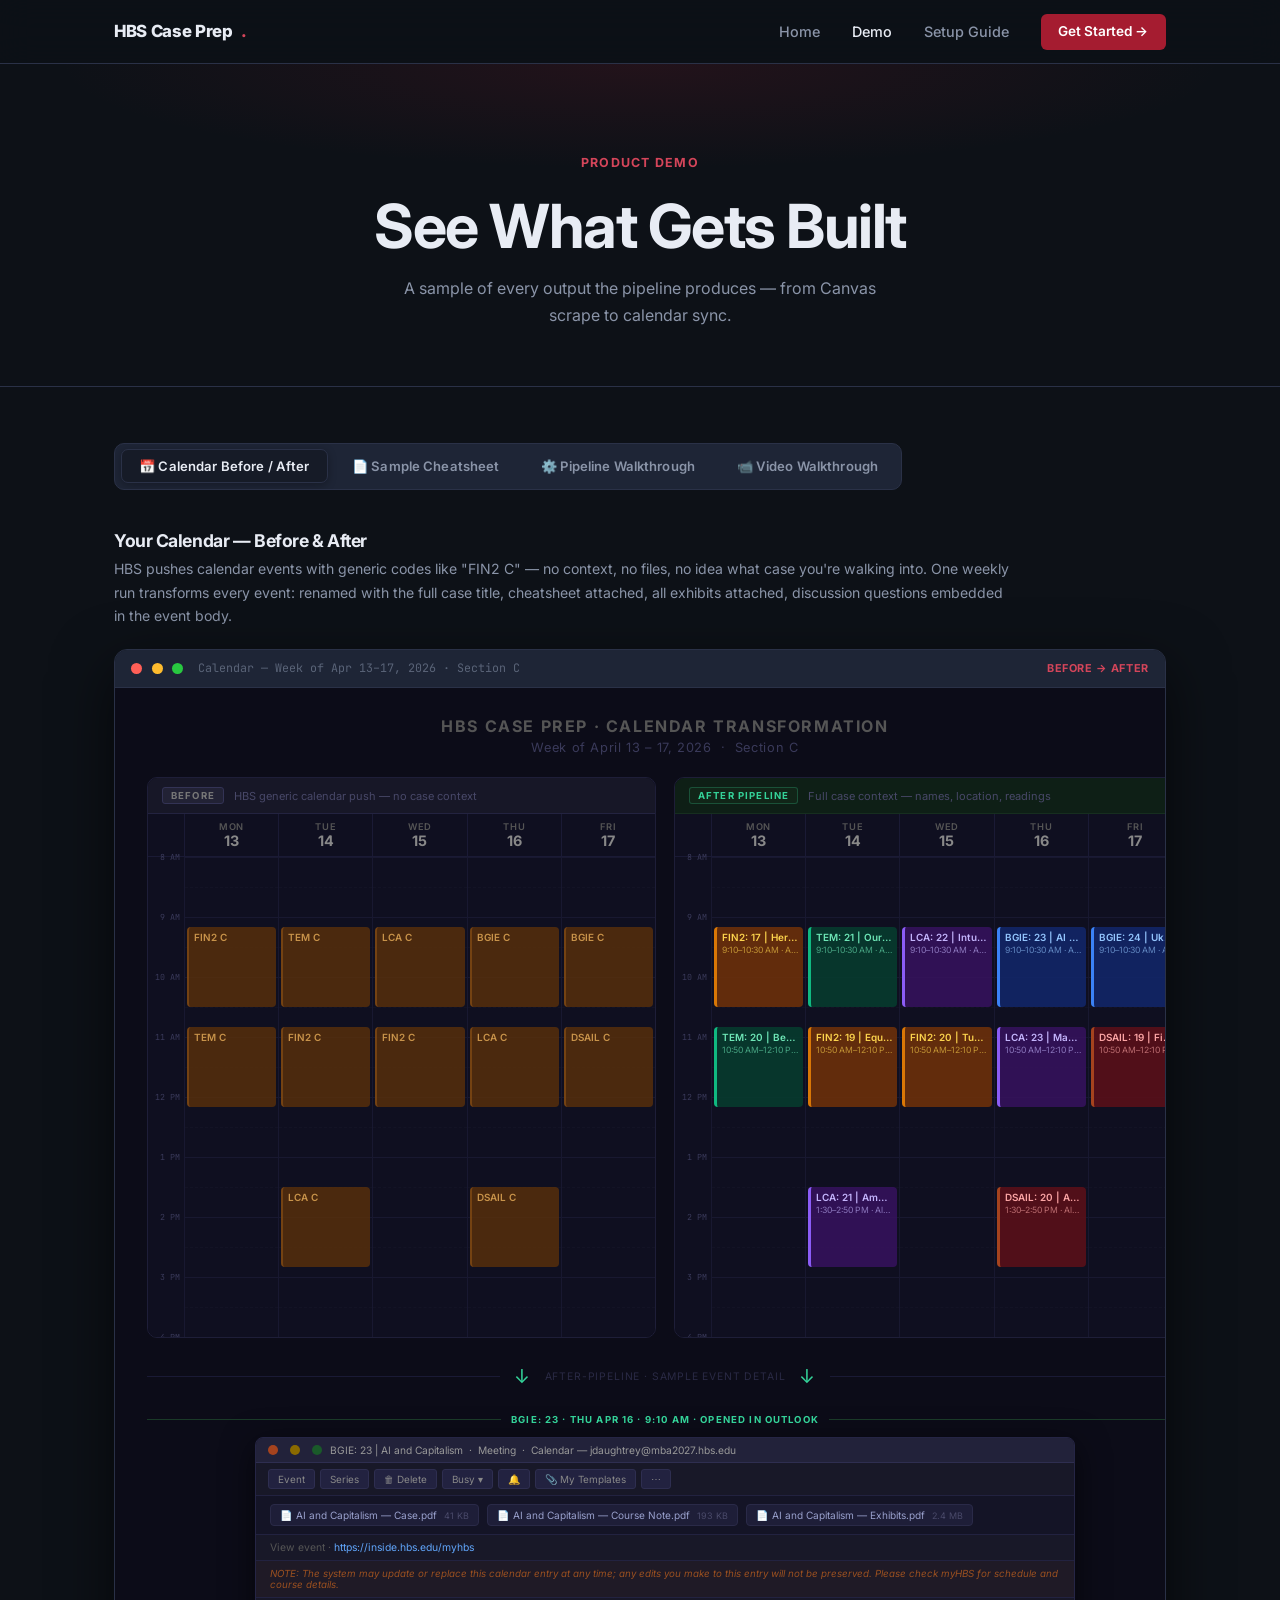
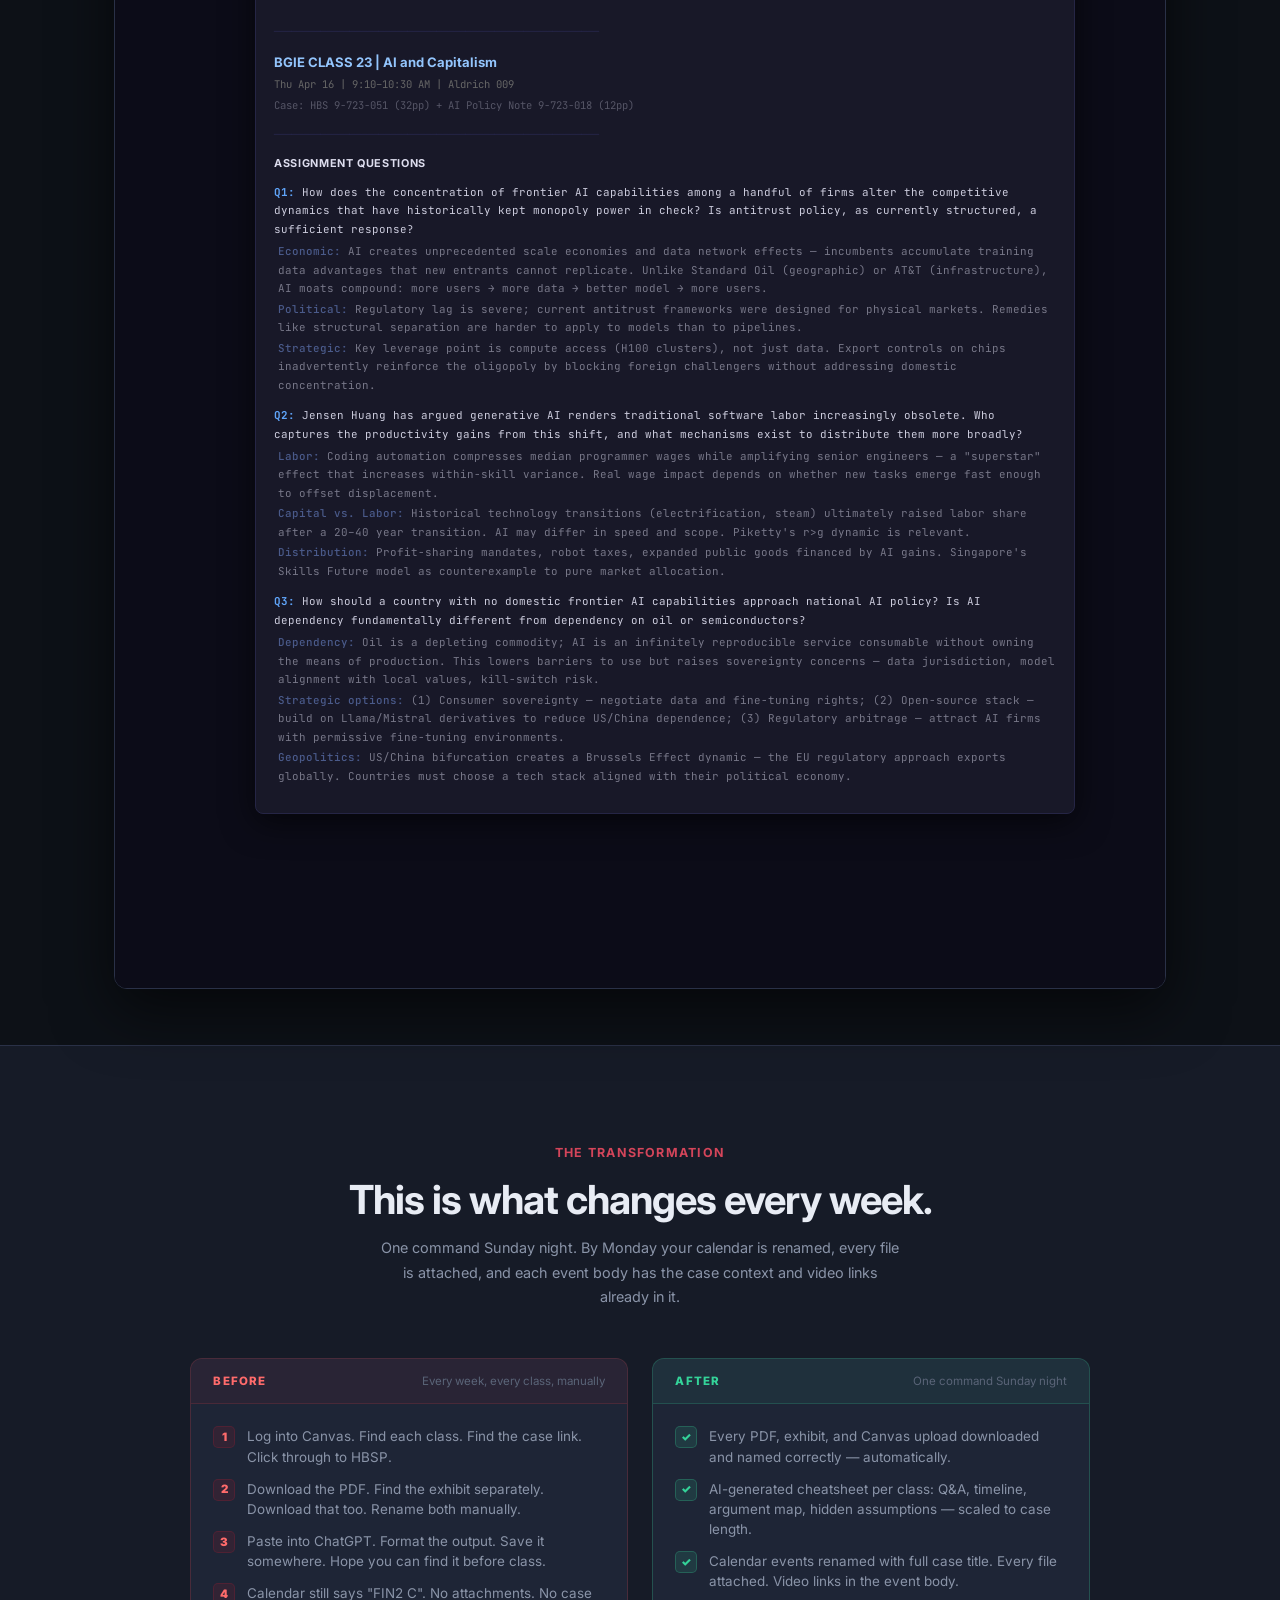
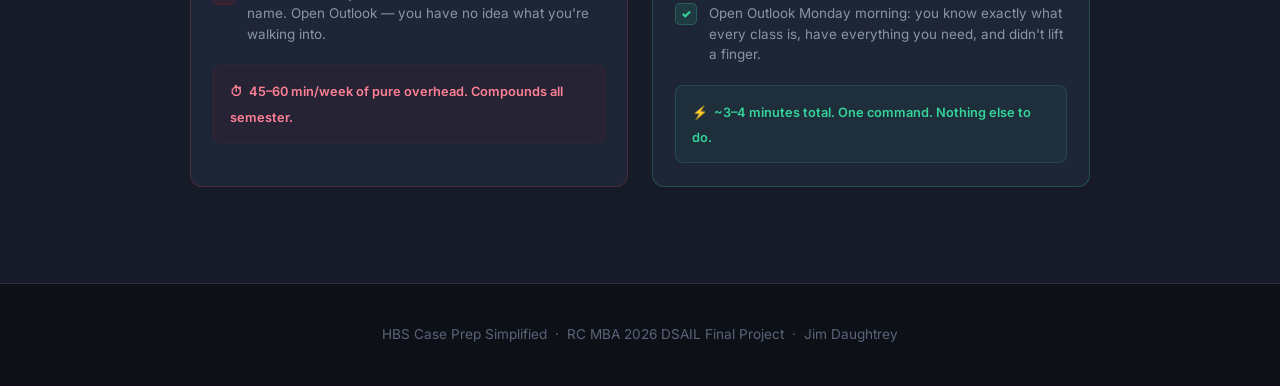
==== commit 68ea5d77: "Make Calendar tab first/default; replace Outlook sim with iframe to calendar-before-after.html" ====
--- a/demo.html
+++ b/demo.html
@@ -528,7 +528,7 @@
             </div>
           </div>
           <div class="pipe-detail">
-            The sandbox environment that runs the pipeline cannot reach <code>hbs.instructure.com</code> directly — outbound requests are blocked at the proxy layer. The workaround: <strong>browser-side JavaScript</strong> (<span class="pipe-code-inline">fetch_canvas_assignments.js</span>) runs inside the user’s active HBS browser session, calls the Canvas REST API at <code>hbs.instructure.com/api/v1/courses/{id}/assignments</code> using the user’s stored token, and returns structured JSON. That JSON is written to <span class="pipe-code-inline">canvas_assignments_cache.json</span> on disk. <strong>canvas_scraper.py</strong> detects the proxy block automatically and falls back to the cache — no manual intervention needed. The cache contains per-course assignment metadata, due dates, and the assignment questions extracted from Canvas.
+            The sandbox environment that runs the pipeline cannot reach <code>hbs.instructure.com</code> directly — outbound requests are blocked at the proxy layer. The workaround: <strong>browser-side JavaScript</strong> (<span class="pipe-code-inline">fetch_canvas_assignments.js</span>) runs inside the user's active HBS browser session, calls the Canvas REST API at <code>hbs.instructure.com/api/v1/courses/{id}/assignments</code> using the user's stored token, and returns structured JSON. That JSON is written to <span class="pipe-code-inline">canvas_assignments_cache.json</span> on disk. <strong>canvas_scraper.py</strong> detects the proxy block automatically and falls back to the cache — no manual intervention needed. The cache contains per-course assignment metadata, due dates, and the assignment questions extracted from Canvas.
             <div style="margin: .75rem 0; padding: .6rem .9rem; background: rgba(251,191,36,.07); border: 1px solid rgba(251,191,36,.25); border-radius: 6px; font-size: .8rem; color: #fcd34d;">
               ⚠️ <strong>Current limitation:</strong> This two-step fetch (browser → cache → Python) adds a manual trigger. An enterprise deployment with direct server-to-Canvas API access would eliminate it — Canvas already exposes a fully documented REST API at the institution level.
             </div>
@@ -610,7 +610,7 @@
             </div>
             <div style="margin: .75rem 0; padding: .75rem 1rem; background: rgba(52,211,153,.06); border: 1px solid rgba(52,211,153,.22); border-radius: 6px; font-size: .82rem; color: var(--text-muted); line-height: 1.65;">
               <div style="font-weight: 700; color: #34d399; margin-bottom: .4rem; font-size: .8rem; letter-spacing: .04em; text-transform: uppercase;">Enterprise Opportunity</div>
-              This is the gap between a student workaround and a school-wide solution. If HBS IT issued a service account with <code>Calendars.ReadWrite</code> Graph API authority, this pipeline could run automatically for <em>every enrolled student</em> — no individual setup required. Every class, every week: calendar events renamed with full case context in the body of the calendar event (situation, classroom discussions, links to pre-class polls, etc.) files attached (case, exhibits, course notes, etc), video links embedded. HBS already pushes generic calendar events to students; the infrastructure is there. <strong>One IT decision turns a personal productivity tool into an institutional one</strong> — and fixes what is, frankly, a poorly integrated platform that forces students to manually reconstruct context that the school’s own systems already contain.
+              This is the gap between a student workaround and a school-wide solution. If HBS IT issued a service account with <code>Calendars.ReadWrite</code> Graph API authority, this pipeline could run automatically for <em>every enrolled student</em> — no individual setup required. Every class, every week: calendar events renamed with full case context in the body of the calendar event (situation, classroom discussions, links to pre-class polls, etc.) files attached (case, exhibits, course notes, etc), video links embedded. HBS already pushes generic calendar events to students; the infrastructure is there. <strong>One IT decision turns a personal productivity tool into an institutional one</strong> — and fixes what is, frankly, a poorly integrated platform that forces students to manually reconstruct context that the school's own systems already contain.
             </div>
             <div class="pipe-outputs">
               <span class="pipe-output-tag" style="opacity:.5;">📅 Event renamed (blocked)</span>
@@ -655,7 +655,7 @@
       <div style="margin-bottom:1.4rem; max-width:900px;">
         <h3 style="margin-bottom:.4rem; font-size:1.1rem;">Your Calendar — Before &amp; After</h3>
         <p style="color:var(--text-muted); font-size:.88rem; line-height:1.65;">
-          HBS pushes calendar events with generic codes like “FIN2 C” — no context, no files, no idea what case you’re walking into.
+          HBS pushes calendar events with generic codes like "FIN2 C" — no context, no files, no idea what case you're walking into.
           One weekly run transforms every event: renamed with the full case title, cheatsheet attached, all exhibits attached, discussion questions embedded in the event body.
         </p>
       </div>
@@ -670,13 +670,173 @@
         <iframe src="calendar-before-after.html"
                 style="width:100%; height:1900px; display:block; border:none; background:#0c0c18;"
                 scrolling="auto"
-                title="Calendar before and after the pipeline runs"></iframe>      </div>
+                title="Calendar before and after the pipeline runs"></iframe>
+      </div>
+      <div style="display:none;">
+
+        <div class="oc-toggle-row">
+          <button class="oc-toggle-btn active" id="btn-before" onclick="setCalState('before')">← BEFORE</button>
+          <button class="oc-toggle-btn" id="btn-after" onclick="setCalState('after')">AFTER →</button>
+          <span class="oc-toggle-hint">Toggle to see what the pipeline does to your calendar</span>
+        </div>
+
+        <div class="oc-layout">
+          <!-- Calendar grid -->
+          <div class="oc-cal">
+            <div class="oc-app-bar">
+              <span>📅</span>
+              <strong>Microsoft Outlook — Calendar</strong>
+              <span class="oc-week-nav">◀ &nbsp; Apr 14 – 20, 2026 &nbsp; ▶</span>
+            </div>
+            <!-- Day headers -->
+            <div class="oc-days-header">
+              <div class="oc-day-head" style="border-right:1px solid rgba(42,49,71,.5)"></div>
+              <div class="oc-day-head"><span class="day-num">14</span>MON</div>
+              <div class="oc-day-head today"><span class="day-num">15</span>TUE</div>
+              <div class="oc-day-head"><span class="day-num">16</span>WED</div>
+              <div class="oc-day-head"><span class="day-num">17</span>THU</div>
+            </div>
+            <!-- Grid body: 9am–3pm = 6h = 360px, but we'll use 330px (5.5h to 2:30) -->
+            <div class="oc-body">
+              <!-- Time column -->
+              <div class="oc-time-col">
+                <span class="oc-time-lbl" style="top:0">9 AM</span>
+                <span class="oc-time-lbl" style="top:60px">10 AM</span>
+                <span class="oc-time-lbl" style="top:120px">11 AM</span>
+                <span class="oc-time-lbl" style="top:180px">12 PM</span>
+                <span class="oc-time-lbl" style="top:240px">1 PM</span>
+                <span class="oc-time-lbl" style="top:300px">2 PM</span>
+              </div>
+              <!-- Mon: no classes -->
+              <div class="oc-day-col">
+                <div class="oc-hr-line" style="top:0"></div>
+                <div class="oc-hr-line" style="top:60px"></div>
+                <div class="oc-hr-line" style="top:120px"></div>
+                <div class="oc-hr-line" style="top:180px"></div>
+                <div class="oc-hr-line" style="top:240px"></div>
+                <div class="oc-hr-line" style="top:300px"></div>
+              </div>
+              <!-- Tue: FIN2 10:40-12:00, BGIE 1:00-2:20 -->
+              <div class="oc-day-col">
+                <div class="oc-hr-line" style="top:0"></div>
+                <div class="oc-hr-line" style="top:60px"></div>
+                <div class="oc-hr-line" style="top:120px"></div>
+                <div class="oc-hr-line" style="top:180px"></div>
+                <div class="oc-hr-line" style="top:240px"></div>
+                <div class="oc-hr-line" style="top:300px"></div>
+                <!-- FIN2: 10:40 = +100min from 9am = top:100px; 12:00 = 180min → height:80px -->
+                <div class="oc-event fin2 selected" style="top:100px; height:78px" onclick="selectEvent('fin2-tue')">
+                  <span class="ev-title-before">FIN2 C</span>
+                  <span class="ev-title-after">20 FIN2 Turnaround at Mattel Day 1</span>
+                  <span class="ev-time">10:40 – 12:00 PM</span>
+                </div>
+                <!-- BGIE: 1:00pm = +240min = top:240px; 2:20 = 320min → height:80px -->
+                <div class="oc-event bgie" style="top:240px; height:78px" onclick="selectEvent('bgie-tue')">
+                  <span class="ev-title-before">BGIE C</span>
+                  <span class="ev-title-after">23 BGIE Kuwait Finance House Crisis</span>
+                  <span class="ev-time">1:00 – 2:20 PM</span>
+                </div>
+              </div>
+              <!-- Wed: FIN2 10:40-12:00, DSAIL 6pm (note separately) -->
+              <div class="oc-day-col">
+                <div class="oc-hr-line" style="top:0"></div>
+                <div class="oc-hr-line" style="top:60px"></div>
+                <div class="oc-hr-line" style="top:120px"></div>
+                <div class="oc-hr-line" style="top:180px"></div>
+                <div class="oc-hr-line" style="top:240px"></div>
+                <div class="oc-hr-line" style="top:300px"></div>
+                <div class="oc-event fin2" style="top:100px; height:78px" onclick="selectEvent('fin2-wed')">
+                  <span class="ev-title-before">FIN2 C</span>
+                  <span class="ev-title-after">21 FIN2 Turnaround at Mattel Day 2</span>
+                  <span class="ev-time">10:40 – 12:00 PM</span>
+                </div>
+                <div class="oc-event dsail" style="top:240px; height:52px; font-size:.6rem" onclick="selectEvent('dsail-wed')">
+                  <span class="ev-title-before">DSAIL C</span>
+                  <span class="ev-title-after">20 DSAIL AI in Healthcare</span>
+                  <span class="ev-time">+eve: 6–7:20 PM</span>
+                </div>
+              </div>
+              <!-- Thu: BGIE 10:40-12:00, TEM 1:00-2:20 -->
+              <div class="oc-day-col">
+                <div class="oc-hr-line" style="top:0"></div>
+                <div class="oc-hr-line" style="top:60px"></div>
+                <div class="oc-hr-line" style="top:120px"></div>
+                <div class="oc-hr-line" style="top:180px"></div>
+                <div class="oc-hr-line" style="top:240px"></div>
+                <div class="oc-hr-line" style="top:300px"></div>
+                <div class="oc-event bgie" style="top:100px; height:78px" onclick="selectEvent('bgie-thu')">
+                  <span class="ev-title-before">BGIE C</span>
+                  <span class="ev-title-after">24 BGIE Poland Energy Transition</span>
+                  <span class="ev-time">10:40 – 12:00 PM</span>
+                </div>
+                <div class="oc-event tem" style="top:240px; height:78px" onclick="selectEvent('tem-thu')">
+                  <span class="ev-title-before">TEM C</span>
+                  <span class="ev-title-after">18 TEM Scaling Renewable Energy</span>
+                  <span class="ev-time">1:00 – 2:20 PM</span>
+                </div>
+              </div>
+            </div>
+          </div>
+
+          <!-- Detail panel -->
+          <div class="oc-detail">
+            <div class="oc-detail-bar">📋 Event Detail — click any event</div>
+            <div class="oc-detail-body" id="detail-body">
+              <!-- Before state content -->
+              <div class="detail-before">
+                <div class="od-title-before" id="od-title-before">FIN2 C</div>
+                <div class="od-row"><span class="od-icon">🕐</span><span class="od-text">Tue, Apr 15 · 10:40 AM – 12:00 PM</span></div>
+                <div class="od-row"><span class="od-icon">📍</span><span class="od-text">Aldrich 109</span></div>
+                <div class="od-row"><span class="od-icon">👤</span><span class="od-text">Organized by HBS Registrar</span></div>
+                <div class="od-empty-body">No body text. No description. Nothing.</div>
+                <div class="od-no-attach">📎 No attachments</div>
+              </div>
+              <!-- After state content -->
+              <div class="detail-after">
+                <div class="od-title-after" id="od-title-after">20 FIN2 Turnaround at Mattel Day 1</div>
+                <div class="od-row"><span class="od-icon">🕐</span><span class="od-text">Tue, Apr 15 · 10:40 AM – 12:00 PM</span></div>
+                <div class="od-row"><span class="od-icon">📍</span><span class="od-text">Aldrich 109</span></div>
+                <div class="od-row"><span class="od-icon">👤</span><span class="od-text">Organized by HBS Registrar</span></div>
+                <div class="od-video-block" id="od-video-block">── VIDEO LINKS ──────────────────<br>
+  Class 20 Prep: https://panopto.hbs.edu/Panopto/Pages/Viewer.aspx?id=fin2-c20<br>
+────────────────────────────────</div>
+                <div class="od-attachments" id="od-attachments">
+                  <div class="od-attach"><span class="oa-icon">📄</span>20 FIN2 Turnaround at Mattel Case Analysis Cheatsheet.docx</div>
+                  <div class="od-attach"><span class="oa-icon">📕</span>Turnaround at Mattel (HBS 9-216-054).pdf</div>
+                  <div class="od-attach"><span class="oa-icon">📊</span>Mattel Financial Model Exhibit A.xlsx</div>
+                </div>
+              </div>
+            </div>
+          </div>
+        </div>
+
+        <!-- Key stats row -->
+        <div style="display:grid; grid-template-columns:repeat(4,1fr); gap:.8rem; margin-top:1.5rem;">
+          <div style="padding:1rem 1.2rem; background:rgba(52,211,153,.06); border:1px solid rgba(52,211,153,.18); border-radius:10px; text-align:center;">
+            <div style="font-size:1.8rem; font-weight:900; color:var(--accent-green); letter-spacing:-.03em; line-height:1;">6</div>
+            <div style="font-size:.72rem; color:var(--text-muted); margin-top:.3rem; text-transform:uppercase; letter-spacing:.06em;">Events renamed</div>
+          </div>
+          <div style="padding:1rem 1.2rem; background:rgba(79,142,247,.06); border:1px solid rgba(79,142,247,.18); border-radius:10px; text-align:center;">
+            <div style="font-size:1.8rem; font-weight:900; color:var(--accent-blue); letter-spacing:-.03em; line-height:1;">14</div>
+            <div style="font-size:.72rem; color:var(--text-muted); margin-top:.3rem; text-transform:uppercase; letter-spacing:.06em;">Files attached</div>
+          </div>
+          <div style="padding:1rem 1.2rem; background:rgba(167,139,250,.06); border:1px solid rgba(167,139,250,.18); border-radius:10px; text-align:center;">
+            <div style="font-size:1.8rem; font-weight:900; color:var(--accent-purple); letter-spacing:-.03em; line-height:1;">4</div>
+            <div style="font-size:.72rem; color:var(--text-muted); margin-top:.3rem; text-transform:uppercase; letter-spacing:.06em;">Video links embedded</div>
+          </div>
+          <div style="padding:1rem 1.2rem; background:rgba(251,191,36,.06); border:1px solid rgba(251,191,36,.18); border-radius:10px; text-align:center;">
+            <div style="font-size:1.8rem; font-weight:900; color:var(--accent-yellow); letter-spacing:-.03em; line-height:1;">~47s</div>
+            <div style="font-size:.72rem; color:var(--text-muted); margin-top:.3rem; text-transform:uppercase; letter-spacing:.06em;">Total sync time</div>
+          </div>
+        </div>
+
+      </div>
     </div>
 
   </div>
 </section>
 
-<!-- ── Before / After ────────────────────────────────────────────── -->
+<!-- ── Before / After (text summary only) ────────────────────────── -->
 <section style="padding:6rem 0; background:var(--bg-2); border-top:1px solid var(--border);">
   <div class="container">
 
